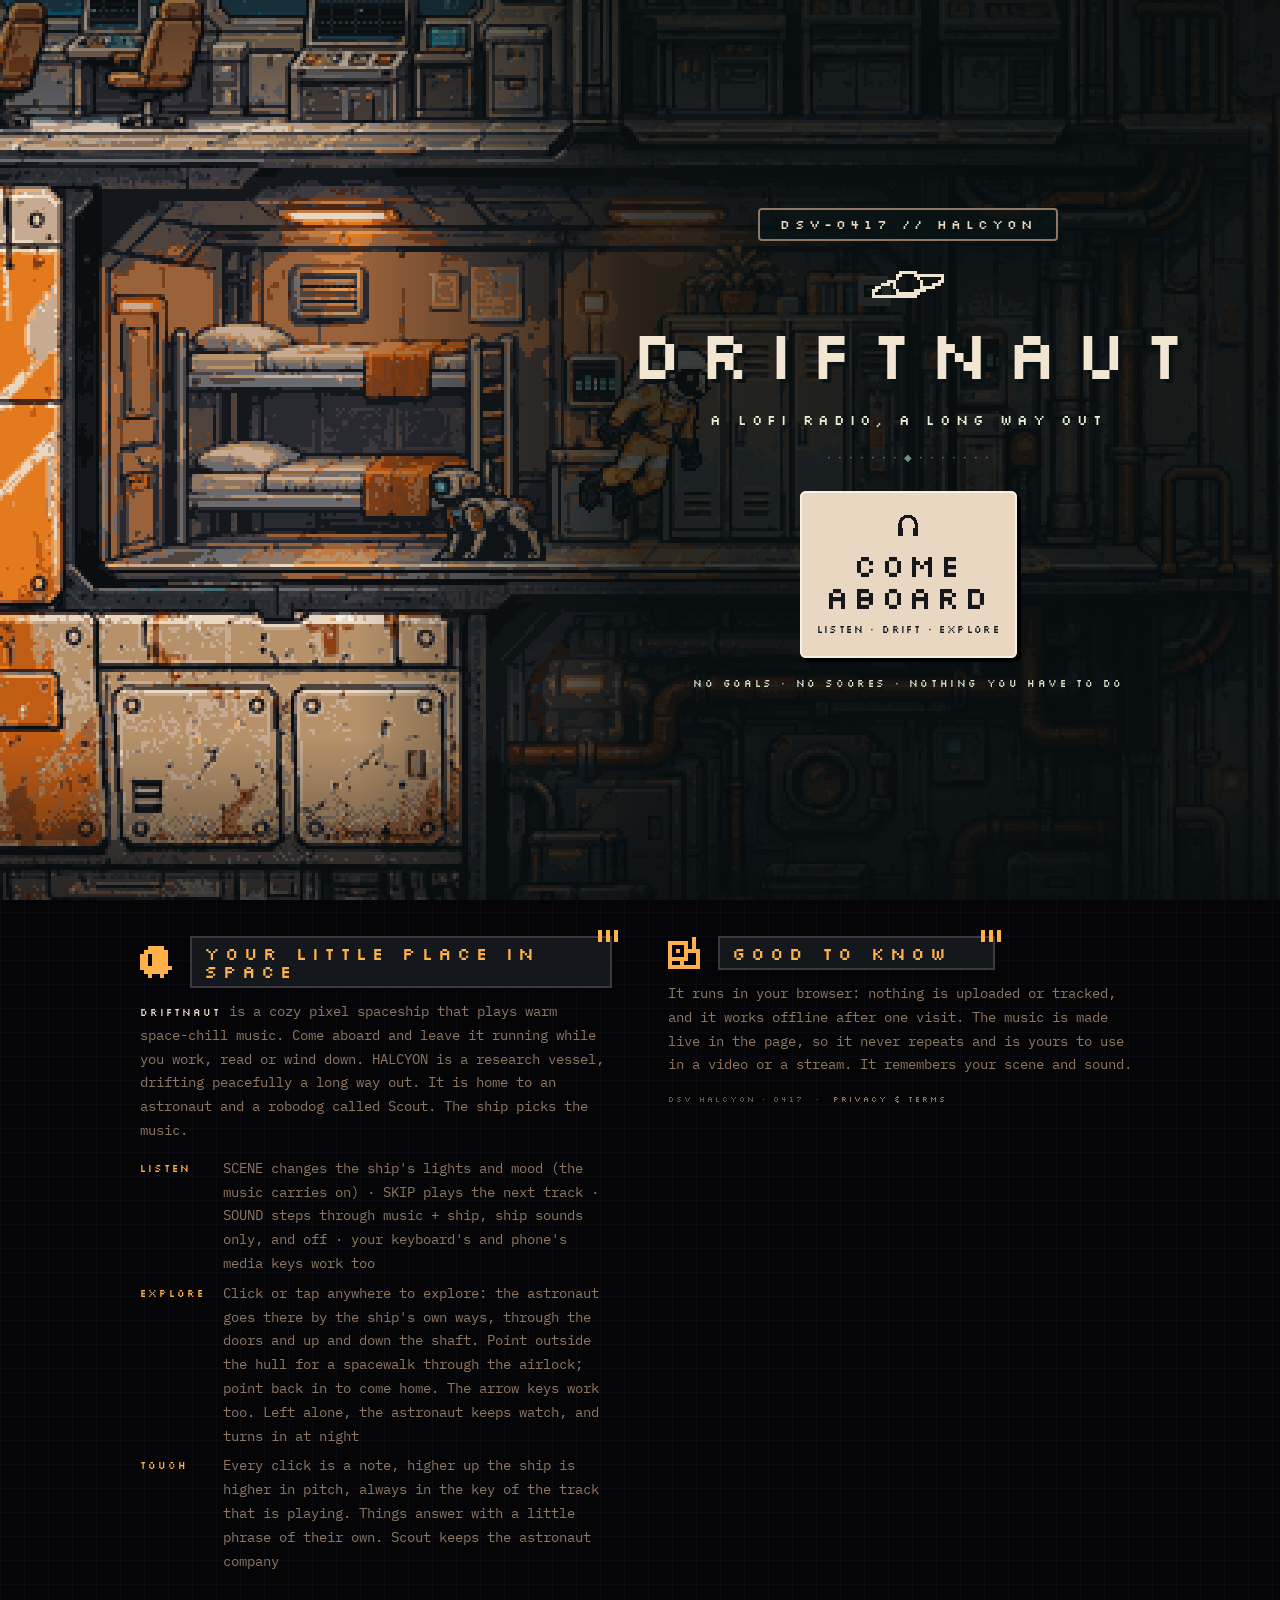
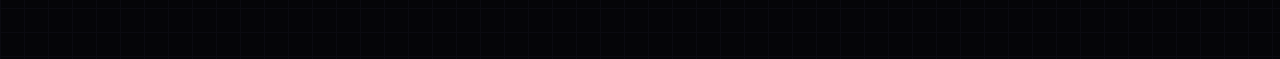
==== index.html @ b26d9bfc "84" ====
<!doctype html>
<html lang="en">
<head>
<meta charset="utf-8">
<meta name="viewport" content="width=device-width,initial-scale=1,viewport-fit=cover">
<title>Driftnaut · Drift through space. Tune out the world.</title>
<meta name="description" content="Driftnaut: a cozy sci-fi drifting experience. A research vessel drifting peacefully a long way out, home to an astronaut and a robodog called Scout. Endless chillhop. Click anywhere to explore. Tune out the world.">
<meta name="theme-color" content="#06060a">
<meta property="og:title" content="Driftnaut">
<meta property="og:description" content="A drifting research vessel, an astronaut and a robodog called Scout. Endless chillhop. DSV HALCYON · 0417 · Drift through space. Tune out the world.">
<meta property="og:image" content="og.png?v=2">
<meta property="og:image:width" content="1200"><meta property="og:image:height" content="630"><meta name="twitter:card" content="summary_large_image">
<link rel="icon" href="favicon.png" type="image/png">
<link rel="apple-touch-icon" href="apple-touch-icon.png">
<link rel="manifest" href="manifest.webmanifest">
<meta name="mobile-web-app-capable" content="yes"><meta name="apple-mobile-web-app-capable" content="yes">
<link rel="preload" href="fonts/silkscreen-400.woff2" as="font" type="font/woff2" crossorigin>
<link rel="preload" href="fonts/plexmono-400.woff2" as="font" type="font/woff2" crossorigin>
<link rel="stylesheet" href="game.css?v=58">
</head>
<body>
<div class="boot" id="boot" role="status" aria-live="polite"><div class="bt-box"><canvas class="bt-sky" id="bootSky" width="320" height="200" aria-hidden="true"></canvas><p class="bt-top"><span>DSV-0417</span><span>HOS 4.1</span></p><div class="bt-art"><img id="bootArt" src="boot-helmet.png?v=2" alt="" width="64" height="64"><p class="bt-kick">DSV-0417 // HALCYON</p><svg class="bt-orb" viewBox="0 0 26 13" aria-hidden="true" shape-rendering="crispEdges" fill="currentColor"><rect x="10" y="2" width="1" height="1"/><rect x="11" y="2" width="1" height="1"/><rect x="12" y="2" width="1" height="1"/><rect x="13" y="2" width="1" height="1"/><rect x="14" y="2" width="1" height="1"/><rect x="15" y="2" width="1" height="1"/><rect x="9" y="3" width="1" height="1"/><rect x="10" y="3" width="1" height="1"/><rect x="15" y="3" width="1" height="1"/><rect x="16" y="3" width="1" height="1"/><rect x="17" y="3" width="1" height="1"/><rect x="18" y="3" width="1" height="1"/><rect x="19" y="3" width="1" height="1"/><rect x="20" y="3" width="1" height="1"/><rect x="21" y="3" width="1" height="1"/><rect x="22" y="3" width="1" height="1"/><rect x="23" y="3" width="1" height="1"/><rect x="24" y="3" width="1" height="1"/><rect x="9" y="4" width="1" height="1"/><rect x="16" y="4" width="1" height="1"/><rect x="24" y="4" width="1" height="1"/><rect x="6" y="5" width="1" height="1"/><rect x="7" y="5" width="1" height="1"/><rect x="8" y="5" width="1" height="1"/><rect x="17" y="5" width="1" height="1"/><rect x="23" y="5" width="1" height="1"/><rect x="24" y="5" width="1" height="1"/><rect x="4" y="6" width="1" height="1"/><rect x="5" y="6" width="1" height="1"/><rect x="6" y="6" width="1" height="1"/><rect x="8" y="6" width="1" height="1"/><rect x="17" y="6" width="1" height="1"/><rect x="21" y="6" width="1" height="1"/><rect x="22" y="6" width="1" height="1"/><rect x="23" y="6" width="1" height="1"/><rect x="2" y="7" width="1" height="1"/><rect x="3" y="7" width="1" height="1"/><rect x="8" y="7" width="1" height="1"/><rect x="17" y="7" width="1" height="1"/><rect x="18" y="7" width="1" height="1"/><rect x="19" y="7" width="1" height="1"/><rect x="20" y="7" width="1" height="1"/><rect x="21" y="7" width="1" height="1"/><rect x="1" y="8" width="1" height="1"/><rect x="2" y="8" width="1" height="1"/><rect x="9" y="8" width="1" height="1"/><rect x="15" y="8" width="1" height="1"/><rect x="16" y="8" width="1" height="1"/><rect x="17" y="8" width="1" height="1"/><rect x="18" y="8" width="1" height="1"/><rect x="1" y="9" width="1" height="1"/><rect x="9" y="9" width="1" height="1"/><rect x="10" y="9" width="1" height="1"/><rect x="11" y="9" width="1" height="1"/><rect x="12" y="9" width="1" height="1"/><rect x="13" y="9" width="1" height="1"/><rect x="14" y="9" width="1" height="1"/><rect x="15" y="9" width="1" height="1"/><rect x="16" y="9" width="1" height="1"/><rect x="1" y="10" width="1" height="1"/><rect x="2" y="10" width="1" height="1"/><rect x="3" y="10" width="1" height="1"/><rect x="4" y="10" width="1" height="1"/><rect x="5" y="10" width="1" height="1"/><rect x="6" y="10" width="1" height="1"/><rect x="7" y="10" width="1" height="1"/><rect x="8" y="10" width="1" height="1"/><rect x="9" y="10" width="1" height="1"/><rect x="10" y="10" width="1" height="1"/><rect x="11" y="10" width="1" height="1"/><rect x="12" y="10" width="1" height="1"/><rect x="13" y="10" width="1" height="1"/><rect x="14" y="10" width="1" height="1"/><rect x="15" y="10" width="1" height="1"/></svg><p class="bt-name">DRIFTNAUT</p><p class="bt-tag">A LOFI RADIO, A LONG WAY OUT</p><p class="bt-rule" aria-hidden="true">· · · · · · · ◆ · · · · · · ·</p><div class="bt-ship" role="img" aria-label="The survey vessel HALCYON, DSV-0417"></div></div><canvas class="bt-live" id="bootLive" aria-hidden="true"></canvas><div class="bt-mid"><p class="bt-load" id="bootLoad" hidden>LOADING<span class="bt-dots"></span></p><div class="bt-bar" id="bootFill" hidden><b></b><b></b><b></b><b></b><b></b><b></b><b></b><b></b><b></b><b></b><b></b><b></b><b></b><b></b><b></b><b></b></div><p class="bt-sub" id="bootSub" hidden>RECOVERING FEED</p><div class="bt-pick" id="bootStart"><button type="button" class="bt-card listen" data-b="listen"><svg viewBox="0 0 16 16" aria-hidden="true"><path d="M3 9V7a5 5 0 0 1 10 0v2" fill="none" stroke="currentColor" stroke-width="2"/><rect x="2" y="9" width="3" height="5" fill="currentColor"/><rect x="11" y="9" width="3" height="5" fill="currentColor"/></svg><b>COME ABOARD</b><span>LISTEN · DRIFT · EXPLORE</span></button></div></div><p class="bt-foot" id="bootFoot"><span>NO GOALS · NO SCORES · NOTHING YOU HAVE TO DO</span></p></div></div>
<script>/* r50: a tap before the ship has finished loading is remembered, then carried out */(function(){const B=document.getElementById('boot');if(!B)return;const f=e=>{const b=e.target.closest&&e.target.closest('[data-b]');if(window.__bootLive)return;window.__bootQ=b?b.dataset.b:'listen';const p=document.getElementById('bootStart');if(p)p.classList.add('wait');};B.addEventListener('click',f);addEventListener('keydown',e=>{if(!window.__bootLive&&!e.metaKey&&!e.ctrlKey&&!e.altKey&&e.code!=='Tab'){window.__bootQ='listen';}});})();</script>
<div class="g" id="g">
 <div class="unit" id="unit">
  <header class="u-top">
    <span class="u-id"><i class="bolt"></i>DSV-0417<em>·</em>RECOVERED FEED</span>
    <span class="hud-hint" id="hHint" hidden></span>
    <span class="u-link"><i class="led" id="ledLink"></i>HALCYON LINK<i class="bolt"></i></span>
  </header>
  <div class="screen" id="screen">
  <canvas id="stage" width="1920" height="1080" aria-label="The ship"></canvas>
   <div class="restchip" id="restChip" hidden><button type="button" id="restBack">▸ RETURN</button><span>RESTING · ANY KEY RETURNS</span></div>
   <button type="button" class="restbtn" id="restBtn" aria-label="Rest">REST</button>
  <div class="glass" aria-hidden="true"></div>
  <div class="talk" id="talk" aria-live="polite"><span class="trec" id="tRec" hidden>● REC</span><div class="strip" id="tStrip" hidden></div><div class="bub" id="tBub" hidden><b></b><span></span></div><div class="tbot"><div class="iprompt" id="hPrompt" hidden></div><div class="tpanel" id="tPanel" hidden><b></b><span></span></div></div></div>
  <div class="veil" id="veil"></div>
  <button type="button" class="bcgo" id="bcGo" hidden>CLICK TO BEGIN THE BROADCAST</button>
  <div class="cards" id="cards" hidden></div>
  <section class="title" id="title">
    <h1 class="t-name">DRIFT<span>NAUT</span></h1>
    <nav class="menu" id="tMenu" aria-label="Main menu">
      <button type="button" data-m="watch">LISTEN</button>
      <button type="button" data-m="play">GAME</button>
      <button type="button" data-m="continue" id="mContinue" hidden>CONTINUE THE STORY</button>
      <button type="button" data-m="new">THE STORY</button>
      <button type="button" data-m="second" id="mSecond" hidden>SECOND TRANSMISSION</button>
      <div class="util"><button type="button" data-m="options">OPTIONS</button></div>
    </nav>
    <p class="t-foot">↑ ↓ CHOOSE · ENTER SELECT</p>
  </section>
  <section class="pause" id="pause" hidden>
    <p class="t-kicker">TRANSMISSION HELD</p>
    <p class="pnote" id="pNote" hidden></p>
    <canvas class="schem" id="schem" width="480" height="200" aria-label="Ship schematic"></canvas>
    <nav class="menu" id="pMenu" aria-label="Pause menu">
      <button type="button" data-m="resume">RESUME</button>
      <button type="button" data-m="tape" id="mTape">TAPE · ORBITAL CRUISE</button>
      <button type="button" data-m="camera" id="mCamera">CAMERA · FOLLOW</button>
      <button type="button" data-m="controls">CONTROLS</button>
      <button type="button" data-m="options">OPTIONS</button>
      <button type="button" data-m="quit">QUIT TO TITLE</button>
    </nav>
    <a class="take" id="takeLink" hidden></a>
  </section>
  <section class="pause opts" id="opts" hidden>
    <p class="t-kicker">OPTIONS</p>
    <nav class="menu" id="oMenu" aria-label="Options">
      <button type="button" data-o="sound" id="mSound">SOUND · ON</button>
      <button type="button" data-o="music" id="mMusic">MUSIC · ON</button>
      <button type="button" data-o="text" id="mText">TEXT SIZE · NORMAL</button>
      <button type="button" data-o="pad" id="mPad">ON-SCREEN KEYS · AUTO</button>
      <button type="button" data-o="full">FULLSCREEN</button>
      <button type="button" data-o="photo" id="mPhoto">PHOTO MODE</button>
      <button type="button" data-o="record" id="mRecord">RECORD A TAKE</button>
      <button type="button" data-o="back">BACK</button>
    </nav>
  </section>
  <section class="setup" id="setup" hidden>
    <p class="t-kicker">NIGHT WATCH</p>
    <div class="rows" id="nwRows">
      <div class="row" data-k="view"><span>VIEW</span><b></b></div>
      <div class="row" data-k="activity"><span>MOOD</span><b></b></div>
      <div class="row" data-k="music"><span>TAPE</span><b></b></div>
      <div class="row" data-k="duration"><span>TIME</span><b></b></div>
      <div class="row" data-k="focus"><span>FOCUS</span><b></b></div>
      <div class="row" data-k="objective"><span>OBJECTIVE</span><input type="text" id="nwObj" maxlength="40" placeholder="optional · one line" autocomplete="off" spellcheck="false" aria-label="Objective"></div>
    </div>
    <nav class="menu" id="nwMenu"><button type="button" data-m="begin">BEGIN</button><button type="button" data-m="back">BACK</button></nav>
    <p class="t-foot hours" id="nwHours"></p>
    <p class="t-foot">↑ ↓ ROW · ← → CHANGE · ENTER BEGIN</p>
  </section>
  <section class="wui" id="wui" hidden>
    <div class="wui-tools"><button type="button" data-w="focus25" id="wFocus25">FOCUS · 25 MIN</button><button type="button" data-w="float2" id="wFloat2" title="A small ship window that stays on top of your other windows">FLOAT</button></div><div class="wui-top"><span class="wui-name" id="wName">NIGHT WATCH // DSV HALCYON</span><span class="wui-time"><b id="wTime"></b><span class="wt-track" id="wTrack"></span></span></div>
    <div class="wui-bar">
      <div class="wui-more" id="wMore" hidden><button type="button" data-w="int" id="wInt">INTENSITY<em> · FOCUS</em></button><button type="button" data-w="brown" id="wbrown">BROWN NOISE<em> · LOW</em></button><button type="button" data-w="pink" id="wpink">PINK NOISE<em> · LOW</em></button><button type="button" data-w="fade" id="wFade">FADE OUT<em> · OFF</em></button><button type="button" data-w="focus" id="wFocusBtn">FOCUS · OFF</button><input type="text" id="wObj" maxlength="40" hidden aria-hidden="true"><button type="button" data-w="full">FULL<em>SCREEN</em></button><button type="button" data-w="float" id="wFloat">FLOAT</button><button type="button" data-w="rec" id="wRec">REC<em> · LONG TAKE</em></button><button type="button" data-w="menu">MENU</button></div>
      <div class="wui-btns main"><button type="button" data-w="mood" id="wMood" class="m-listen">SCENE<em> · QUIET DRIFT</em></button><button type="button" data-w="listen" id="wListen" class="m-play on">◂ LISTEN</button><button type="button" data-w="next" id="wNext" title="Next track (N)">SKIP</button><button type="button" data-w="sound" id="wSound"><s>SOUND<u> · </u></s>MUSIC + SHIP</button><span class="wui-gap" aria-hidden="true"></span><button type="button" data-w="float2" id="wMini" class="aux" title="A small ship window that stays on top of your other windows">MINI</button><button type="button" data-w="full" id="wFull" class="aux" title="Full screen">FULL</button><button type="button" data-w="about" id="wAbout" class="aux" title="About Driftnaut" aria-label="About Driftnaut">?</button><button type="button" data-w="k9" id="wK9" class="m-play">CALL SCOUT</button><button type="button" data-w="play" id="wPlay" class="m-listen on">GAME ▸</button><button type="button" data-w="tape" id="wTape" class="adv">TAPE<em> · SPACE WAVE</em></button><button type="button" data-w="aud" id="wAud" class="m-listen adv">AUDIO ONLY</button><button type="button" data-w="more" id="wMoreBtn" class="adv" aria-expanded="false" aria-label="More">⋯</button><button type="button" id="wControl" hidden></button><button type="button" id="wSleep" hidden></button><button type="button" id="wTape2" hidden></button><button type="button" id="wLight" hidden></button><button type="button" id="wAmb" hidden></button></div>
  </section>
  <div class="dim" id="dim" hidden></div>
  <div class="aonly" id="aonly" hidden><span>AUDIO ONLY · TAP TO RETURN</span></div>
  <span class="tag" id="wTag2" hidden>NIGHT WATCH // DSV HALCYON</span>
  <span class="focusline" id="wFocus" hidden></span>
  <section class="photo" id="photo" hidden><div class="ph-flash" id="phFlash"></div>
    <div class="ph-bar"><span class="ph-k">PHOTO</span><button type="button" data-p="less">◂</button><b id="phScale">4×</b><button type="button" data-p="more">▸</button><button type="button" data-p="save" class="ph-save">SAVE PNG</button><button type="button" data-p="back">BACK</button></div>
    <p class="ph-foot">← → SIZE · ENTER SAVE · ESC BACK</p></section>
  <section class="controls route" id="route" hidden>
    <p class="t-kicker">HALCYON // POWER ROUTING</p>
    <p class="r-note" id="routeHint">NOT ENOUGH POWER FOR EVERYTHING · ↑ ↓ CHOOSE · E SWITCH · ESC CLOSE</p>
    <nav class="menu" id="rMenu"></nav>
    <p class="t-foot" id="routeBudget"></p>
  </section>
  <section class="controls route deck" id="deck" hidden>
    <p class="t-kicker">HALCYON // AUDIO DECK</p>
    <p class="r-note">CREW TAPES · SIX · ↑ ↓ CHOOSE · E PLAY · ESC CLOSE</p>
    <nav class="menu" id="kMenu"></nav>
    <p class="t-foot">PROPERTY OF DSV-0417 · DO NOT REMOVE FROM QUARTERS</p>
  </section>
  <section class="controls route" id="chart" hidden>
    <p class="t-kicker">HALCYON // NAV CHART</p>
    <canvas id="chartC" width="768" height="432" class="chartc" aria-label="Star chart"></canvas>
    <p class="t-foot">OUTER SYSTEMS RESEARCH DIRECTORATE · CHART 2291.04</p>
  </section>
  <section class="controls registry" id="registry" hidden>
    <p class="t-kicker">SHIP REGISTRY</p>
    <h2 class="r-name">DSV HALCYON</h2>
    <dl class="keys reg">
      <dt>REGISTRY</dt><dd>DSV-0417</dd>
      <dt>CLASS</dt><dd>Deep Survey Vessel</dd>
      <dt>MISSION</dt><dd>Long-range survey · signal reconnaissance</dd>
      <dt>AUTHORITY</dt><dd>Outer Systems Research Directorate</dd>
      <dt>COMMISSIONED</dt><dd>2286 · mission year 2291</dd>
      <dt>AREA</dt><dd>Outer heliosphere, beyond the Kuiper Belt</dd>
      <dt>LAST POSITION</dt><dd>approx. 167 AU from Sol</dd>
      <dt>CREW</dt><dd>3</dd>
      <dt>SYSTEMS</dt><dd>long-range sensor array · deep-space comms · autonomous maintenance · EVA survey · extended life support · independent fusion power</dd>
      <dt>STATUS</dt><dd class="r-lost">LOST · presumed lost with all hands · last transmission 2291 · recovery: none</dd>
    </dl>
    <p class="r-note">Decades after loss of contact, automated listening stations detected a repeating low-power transmission near HALCYON's last recorded position. No authenticated crew identification accompanied the signal.</p>
    <div class="logbook" id="logbook"></div>
    <p class="t-foot">ESC or ENTER to go back</p>
  </section>
  <section class="con" id="con" hidden><div class="con-crt"><div class="con-out" id="conOut"></div><label class="con-in"><span>&gt;</span><input type="text" id="conIn" autocomplete="off" spellcheck="false" aria-label="Ship computer command"></label></div><p class="con-foot">TYPE HELP · ESC TO LEAVE</p></section>
  <section class="controls" id="controls" hidden>
    <h2 class="c-title">CONTROLS</h2>
    <div class="cgrid">
      <div class="cg"><span class="cl">DRIFT</span><span class="dpad"><kbd class="kc">▲</kbd><span class="drow"><kbd class="kc">◀</kbd><kbd class="kc">▼</kbd><kbd class="kc">▶</kbd></span></span><span class="cn">↑ ↓ RISE · SINK IN THE SHAFT · W A S D TOO</span></div>
      <div class="cg"><span class="cl">USE</span><kbd class="kc">E</kbd><span class="cn">OPEN · OPERATE · LOOK</span></div>
      <div class="cg"><span class="cl">SCANNER</span><kbd class="kc">Q</kbd><span class="cn">SWEEP · ON A STRONG SIGNAL THE DIAL OPENS: ◀ ▶ UNTIL IT LOCKS</span></div>
      <div class="cg"><span class="cl">FLASHLIGHT</span><kbd class="kc">F</kbd><span class="cn"><i class="pip amber"></i> ONE BEAM</span></div>
      <div class="cg"><span class="cl">REST</span><kbd class="kc">R</kbd><span class="cn">SIT · LISTEN · ANY KEY RETURNS</span></div>
      <div class="cg"><span class="cl">CAMERA</span><kbd class="kc wide">TAB</kbd><span class="cn">WHOLE SHIP / FOLLOW HER</span></div>
      <div class="cg"><span class="cl">TAPES</span><span class="krow"><kbd class="kc">N</kbd><kbd class="kc">M</kbd></span><span class="cn">NEXT TAPE · MUSIC ON / OFF</span></div>
      <div class="cg"><span class="cl">MENU</span><kbd class="kc wide">ESC</kbd><span class="cn">SCHEMATIC · PAUSE · TAPES</span></div>
    </div>
    <p class="c-pad">🎮 A CONTROLLER WORKS · STICK MOVE · A USE · B SCANNER · X FLASHLIGHT · Y CAMERA · START MENU &nbsp;·&nbsp; K ON-SCREEN KEYS &nbsp;·&nbsp; NIGHT WATCH: C TAKES CONTROL</p>
    <p class="t-foot">ESC OR ENTER TO GO BACK</p>
  </section>
  </div>
  <footer class="u-deck">
   <div class="hud" id="hud" hidden>
    <div class="d-col d-left"><span class="d-lab">LOCATION</span><span class="hud-room" id="hRoom"></span><span class="hud-rec" id="hRec" hidden>● REC</span></div>
    <div class="d-col d-mid"><span class="d-lab">COMMS · CH 01</span><div class="comms"><div class="say" id="hSay" hidden><b id="sayWho"></b><span id="sayText"></span></div><span class="c-idle">CARRIER ONLY</span></div></div>
    <div class="d-col d-right"><span class="d-lab">AUDIO DECK</span><span class="hud-track" id="hTrack">♪ —</span><span class="deckkeys" id="deckKeys"></span><span class="hud-note" id="hNote" hidden></span></div>
   </div>
   <div class="u-idle"><span class="d-lab">STATUS</span><span>STANDBY · AWAITING OPERATOR</span></div>
   <button type="button" class="softkey" id="skMenu" hidden>MENU</button>
   <span class="u-plate">OSRD · HOS 4.1 · MONITOR UNIT MU-7</span>
  </footer>
 </div>
</div>
<section class="ab" id="about" aria-label="About Driftnaut"><button type="button" class="ab-x" id="abX" aria-label="Close">CLOSE</button>
 <div class="ab-col">
  <h2><i class="ic ic-helmet" aria-hidden="true"></i><span>YOUR LITTLE PLACE IN SPACE</span></h2>
  <p><b>DRIFTNAUT</b> is a cozy pixel spaceship that plays warm space-chill music. Come aboard and leave it running while you work, read or wind down. HALCYON is a research vessel, drifting peacefully a long way out. It is home to an astronaut and a robodog called Scout. The ship picks the music.</p>
  <dl class="ab-keys">
   <dt>LISTEN</dt><dd>SCENE changes the ship's lights and mood (the music carries on) · SKIP plays the next track · SOUND steps through music + ship, ship sounds only, and off · your keyboard's and phone's media keys work too</dd>
   <dt>EXPLORE</dt><dd>Click or tap anywhere to explore: the astronaut goes there by the ship's own ways, through the doors and up and down the shaft. Point outside the hull for a spacewalk through the airlock; point back in to come home. The arrow keys work too. Left alone, the astronaut keeps watch, and turns in at night</dd>
   <dt>TOUCH</dt><dd>Every click is a note, higher up the ship is higher in pitch, always in the key of the track that is playing. Things answer with a little phrase of their own. Scout keeps the astronaut company</dd>
  </dl>
 </div>
 <div class="ab-col">
  <h2><i class="ic ic-radio" aria-hidden="true"></i><span>GOOD TO KNOW</span></h2>
  <p>It runs in your browser: nothing is uploaded or tracked, and it works offline after one visit. The music is made live in the page, so it never repeats and is yours to use in a video or a stream. It remembers your scene and sound.</p>
  <p class="ab-foot">DSV HALCYON · 0417 &nbsp;·&nbsp; <a href="privacy.html">PRIVACY &amp; TERMS</a></p>
 </div>
</section>
<script src="mix.js?v=17"></script>
<script src="space.js?v=5"></script>
<script src="music.js?v=11"></script>
<script src="deep.js?v=16"></script>
<script src="assets-core.js?v=27"></script>
<script src="pix.js?v=11"></script>
<script src="cut.js?v=68"></script>
<script src="episode.js?v=3"></script>
<script src="story/halcyon.js?v=13"></script>
<script src="watch.js?v=20"></script>
<script src="amb.js?v=6"></script>
<script src="audio/sfx.js?v=6"></script>
<script src="lc.js?v=15"></script>
<script src="rec.js?v=9"></script>
<script src="game/scanner.js?v=5"></script>
<script src="game/power.js?v=4"></script>
<script src="game/drift.js?v=3"></script>
<script src="game/k9.js?v=4"></script>
<script src="game/events.js?v=3"></script>
<script src="game/story.js?v=17"></script>
<script src="game/console.js?v=2"></script>
<script src="game.js?v=78"></script>
<script src="game/pad.js?v=14"></script>
<script src="game/toys.js?v=23"></script>
<script src="game/clock.js?v=8"></script>
<script src="game/k9nav.js?v=1"></script>
<script src="game/joy.js?v=7"></script>
<script src="game/town.js?v=9"></script>
<script src="game/naut.js?v=14"></script>
<script src="game/life.js?v=3"></script>
<script src="game/feel.js?v=2"></script>
<script>if(/[?&]studio\b/.test(location.search))document.body.classList.add('studio');</script>
<script>/* the boot screen (r27): the rest of the ship (the cutaway master and its overlays, then the crew) is fetched with its
   progress shown as an arcade loading bar, sixteen blocks, then the title. Falls back to plain script tags if fetch fails. */
(function(){const FILES=[['assets-world.js?v=10',450000],['assets-cast.js?v=10',530000]],got={},tot={},t0=performance.now(),B=document.getElementById('boot'),F=document.getElementById('bootFill'),SUB=document.getElementById('bootSub');
  const ready=()=>!!(window.DS_ALL&&window.PX&&PX.ready());let shown=0,closed=false;
  const target=()=>{const T=FILES.reduce((s,[f,d])=>s+(tot[f]||d),0),G=FILES.reduce((s,[f])=>s+Math.min(got[f]||0,tot[f]||1e9),0);return .12+.8*Math.min(1,G/T)+(ready()?.08:0);};
  function tick(){if(closed)return;const g=target();shown+=Math.max(0,g-shown)*.18+.002;shown=Math.min(shown,g);const n=Math.max(1,Math.floor(shown*16+1e-6));for(let i=0;i<16;i++)F.children[i].classList.toggle('on',i<n);
    if(SUB)SUB.textContent=n>=16?'FEED RECOVERED':n>9?'CONSTRUCTING CREW':n>4?'MAPPING HULL':'RECOVERING FEED';
    if(ready()){closed=true;press();return;}requestAnimationFrame(tick);}
  /* PRESS START (r28): the first tap both opens the sound and starts the watch with the last settings; MENU goes to the title */
  const shut=()=>{B.classList.add('out');setTimeout(()=>B.remove(),420);removeEventListener('keydown',go,true);};
  /* r42 · two ways in: LISTEN (the ship, music, leave it running) and PLAY (drift through it as Driftnaut). A tap anywhere
     else, or any key, is LISTEN; P is PLAY; arrows move between the two; MENU is the title (the story, options) */
  const PICK=document.getElementById('bootStart'),FOOT=document.getElementById('bootFoot');
  let live=false,pending=null;
  const act=b=>{if(!live){pending=b;PICK.classList.add('wait');return;}const G=window.__game;
    /* r75: the start screen stays up, opaque, until the ship it is handing over to is actually loaded. It used to fade at once, which showed
       the picture underneath at a different size for a moment, darkening, before the real opening began: a false start */
    if(b==='listen'||!b){if(act.going)return;act.going=true;removeEventListener('keydown',go,true);try{G.quickWatch();}catch(err){}const t0=Date.now(),iv=setInterval(()=>{const ok=window.__gp&&__gp.state==='watch';if(ok||Date.now()-t0>4000){clearInterval(iv);setTimeout(shut,ok?120:0);}},40);return;}
    shut();try{if(b==='play')G.quickPlay();}catch(err){}};
  const go=e=>{if(e&&e.target&&e.target.closest&&e.target.closest('[data-b]'))return;
    if(e&&e.type==='keydown'){if(e.metaKey||e.ctrlKey||e.altKey)return;const f=document.activeElement,on=f&&f.dataset&&f.dataset.b;
      if(/^Arrow(Left|Right|Up|Down)$/.test(e.code)){e.preventDefault();const L=[...PICK.querySelectorAll('button')],k=on?L.indexOf(f):-1,d=/Left|Up/.test(e.code)?-1:1;L[(k+d+L.length)%L.length].focus();return;}
      if(e.code==='Tab')return;if(on&&(e.code==='Enter'||e.code==='Space'))return;}
    if(e)e.preventDefault();act('listen');};
  /* r50: no loading screen. LISTEN and PLAY are there from the first frame; a choice made while the ship is still
     arriving is kept and carried out the moment it is ready (usually well under a second) */
  function open(){if(/[?&]broadcast=1/.test(location.search))return;document.getElementById('bootLoad').hidden=true;document.querySelector('.bt-bar').hidden=true;if(SUB)SUB.hidden=true;
    PICK.hidden=false;FOOT.hidden=false;B.addEventListener('click',go);addEventListener('keydown',go,true);
    for(const el of [PICK,FOOT])el.addEventListener('click',e=>{const b=e.target.closest('[data-b]');if(!b)return;e.stopPropagation();act(b.dataset.b);});}
  function press(){if(/[?&]broadcast=1/.test(location.search)){shut();return;}live=true;window.__bootLive=true;if(!pending&&window.__bootQ)pending=window.__bootQ; /* r54: driftnaut.com/?game drops straight into GAME (for the YouTube link) */startScene();if(pending){const b=pending;pending=null;act(b);}}
  /* r44 · the start screen is the game itself: a live crop of HALCYON's crew quarters drawn by the engine, warm lamps on,
     Driftnaut drifting by the desk and K9 beside her. It starts once the ship has loaded and stops when the card closes. */
  function startScene(){const c=document.getElementById('bootLive');if(!c||!window.CUT||!window.NW||!window.DSE||!CUT.render)return;let P,T;
    try{const man=NW.manifest({activity:'quiet',duration_minutes:60,seed:22910417});P=DSE.project(man);T=DSE.album(P).TIMES;const at=r=>CUT.place(r).ref;
      P.script.push(...['pilot','systems','commander'].map(a=>({at:0,hide:a})),{at:0,move:'deadscout',to:at('quarters.terminal'),teleport:true},{at:0,show:'deadscout'});
      /* r45: she drifts slowly between the desk and the bunk, past K9, and rests a few seconds at each end: leaning into the drift, then upright and bobbing */
      for(let k=0,tt=4;k<80;k++,tt+=15)P.script.push({at:tt,move:'deadscout',to:at(k%2?'quarters.terminal':'quarters.locker'),sneak:true});P.script.push(
        {at:0,move:'k9',to:at('crew-quarters.table'),teleport:true},{at:.2,actor:'k9',do:'wait',for:9999});P.rev=(P.rev||0)+1;}catch(e){return;}
    const x=c.getContext('2d'),t0=performance.now();let last=0;setTimeout(()=>c.classList.add('on'),60);
    function f(now){if(!document.getElementById('boot'))return;requestAnimationFrame(f);if(now-last<33)return;last=now;const r=c.getBoundingClientRect();if(!r.width||!r.height)return;
      const D=Math.min(3,window.devicePixelRatio||1),w=Math.round(r.width*D),h=Math.round(r.height*D);if(c.width!==w||c.height!==h){c.width=w;c.height=h;}
      /* r56: the same square pixels as the game. The 640 x 360 picture is drawn at a whole multiple that covers the canvas (cropped, never stretched),
         and the view is 1280 or 640 world units wide, so every art pixel is exactly one or two picture pixels */
      const tall=window.matchMedia('(max-aspect-ratio:4/5)').matches,s=Math.max(1,Math.ceil(Math.max(w/640,h/360)-1e-6)),bw=640*s,bh=360*s;
      /* r83: upright, the scene is the whole screen, the same tall slice of the ship you get once aboard (a little closer), with the title
         over the top of it and the button over the bottom. It used to be a small wide picture with empty dark below it */
      let V=[410,414,1280,720],B={x:0,y:Math.round((h-bh)/2),w:bw,h:bh};
      if(tall&&CUT.picture){const iw=Math.round(r.width/2),ih=Math.round(r.height/2),vw=500,vh=vw*ih/iw;try{CUT.picture(iw,ih);}catch(e){}V=[820-vw/2,Math.max(0,Math.min(CUT.H-vh,735-vh/2)),vw,vh];B={x:0,y:0,w:w,h:h};}
      else if(CUT.pictureSize&&CUT.pictureSize()[0]!==640&&!document.body.classList.contains('tall'))try{CUT.picture(640,360);}catch(e){}
      try{CUT.exterior(0);CUT.solid(true);CUT.float(1);CUT.force(V);x.fillStyle='#0b0e11';x.fillRect(0,0,w,h);CUT.render(x,P,T,2+((now-t0)/1000)%1180,B,1);}catch(e){}finally{CUT.force(null);CUT.solid(false);CUT.exterior(1);}}
    requestAnimationFrame(f);}
  /* the sky behind the card: chunky stars, a few twinkling */
  (function(){const c=document.getElementById('bootSky');if(!c)return;const bx=c.getBoundingClientRect();c.width=240;c.height=Math.max(90,Math.round(240*(bx.height||200)/(bx.width||320)));const x=c.getContext('2d'),W=c.width,H=c.height;let seed=417;const r=()=>(seed=(seed*16807)%2147483647)/2147483647;
    const S=[];for(let i=0;i<90;i++)S.push([Math.floor(r()*W),Math.floor(r()*H),r()]);
    const sky=x.createImageData(W,H),d=sky.data,put=(X,Y,c)=>{const i=(Y*W+X)*4;d[i]=c[0];d[i+1]=c[1];d[i+2]=c[2];d[i+3]=255;};
    for(let Y=0;Y<H;Y++)for(let X=0;X<W;X++)put(X,Y,[10,12,17]);
    const PX=-999,PY=-999,PR=0,MX=-999,MY=-999,MR=0; /* r35: no invented planet or moon: just the stars the ship flies through */
    const base=sky;function frame(){x.putImageData(base,0,0);const t=performance.now()/1000;
      for(const [X,Y,b] of S){const dx=X-PX,dy=Y-PY;if(Math.hypot(dx,dy)<PR+1||Math.hypot(X-MX,Y-MY)<MR+2)continue;const tw=b>.92?(.5+.5*Math.sin(t*2.2+X)):1;
        x.globalAlpha=(b>.75?.9:b>.4?.45:.22)*tw;x.fillStyle=b>.8?'#e9d7c2':'#9aa3ad';x.fillRect(X,Y,1,1);}x.globalAlpha=1;}
    frame();const iv=setInterval(()=>{if(!document.getElementById('bootSky'))return clearInterval(iv);frame();},140);})();
  open();requestAnimationFrame(tick);
  const tag=f=>new Promise(ok=>{const s=document.createElement('script');s.src=f;s.onload=s.onerror=()=>{got[f]=tot[f]=1;ok();};document.body.appendChild(s);});
  async function load([f]){try{const r=await fetch(f);if(!r.ok||!r.body)throw 0;tot[f]=+r.headers.get('content-length')||0;const rd=r.body.getReader(),parts=[];
      for(;;){const {done,value}=await rd.read();if(done)break;parts.push(value);got[f]=(got[f]||0)+value.length;}
      if(!tot[f])tot[f]=got[f];const s=document.createElement('script');s.textContent=await new Blob(parts).text();document.body.appendChild(s);}catch(e){await tag(f);}}
  Promise.all(FILES.map(load)).then(()=>{window.DS_ALL=true;});})();</script>
</body>
</html>
---- game.css ----
/* Driftnaut · the game. One dark room, one picture, a few words in the margins. Nothing moves that isn't the ship. */
@font-face{font-family:Silk;src:url(fonts/silkscreen-400.woff2) format("woff2");font-display:swap}
@font-face{font-family:PlexMono;src:url(fonts/plexmono-400.woff2) format("woff2");font-weight:400;font-display:swap}
@font-face{font-family:PlexMono;src:url(fonts/plexmono-500.woff2) format("woff2");font-weight:500;font-display:swap}
/* the UI lock: HALCYON hardware. Pixel font, flat instrument-panel blacks, 2 px borders (one UI pixel at 1080p), CRT green, amber, dull cyan. No gradients, no glows, no soft shadows. */
:root{--ink:#e9d7c2;--dim:#907763;--cyan:#7ee3e5;--green:#7ee3e5;--amber:#ffb04a;--orange:#e47a1e;--red:#d0442e;--bg:#0b0e11;--panel:#14181c;--line:#3c3a40;--line2:#2895a8} /* the visual lock: reference palette */
*{box-sizing:border-box}
html,body{min-height:100%;margin:0;color:var(--ink);font:400 14px/1.5 PlexMono,ui-monospace,monospace;overflow-x:hidden;-webkit-font-smoothing:antialiased}
body{background-color:#050508;background-image:linear-gradient(#0a0a10 1px,transparent 1px),linear-gradient(90deg,#0a0a10 1px,transparent 1px);background-size:24px 24px} /* the grid runs under the housing and the copy below it */
.g{position:relative;min-height:100vh;min-height:100svh;display:grid;place-items:center}
/* THE UNIT (presentation pass): the game is a recovered HALCYON monitoring terminal. One housing, one display in its
   bezel, one control deck under it. Hard pixel edges, flat tones, two accent colours, small legends. Nothing glows. */
.unit{--cut:10px;display:grid;grid-template-rows:auto auto auto;background:#191c21;padding:0 14px 12px;box-shadow:inset 0 2px 0 #3c3a40,inset 0 -2px 0 #0b0e11,inset 2px 0 0 #2e3134,inset -2px 0 0 #0b0e11;
  clip-path:polygon(var(--cut) 0,calc(100% - var(--cut)) 0,100% var(--cut),100% calc(100% - var(--cut)),calc(100% - var(--cut)) 100%,var(--cut) 100%,0 calc(100% - var(--cut)),0 var(--cut))}
.u-top{height:30px;display:flex;align-items:center;justify-content:space-between;gap:16px;font-family:Silk;font-size:9px;letter-spacing:3px;color:#c6ab92;text-transform:uppercase;margin-bottom:8px;box-shadow:0 2px 0 #0b0e11,0 4px 0 #2e3134;white-space:nowrap}
.u-top em{font-style:normal;color:var(--amber);margin:0 8px}
.u-id::after{content:'';display:inline-block;width:22px;height:6px;margin-left:14px;background:repeating-linear-gradient(90deg,#e47a1e 0 4px,transparent 4px 7px);vertical-align:1px} /* the service stripe */
.u-plate{position:absolute;right:16px;bottom:-1px;transform:translateY(100%);padding-top:3px;font-family:Silk;font-size:7px;letter-spacing:3px;color:#5c584d}
.u-link{display:flex;align-items:center}
.led{display:inline-block;width:6px;height:6px;background:var(--cyan);margin-right:8px;animation:blink 2.4s steps(1) infinite}
.led.amber{background:var(--amber)}.led.red{background:var(--red)}
.bolt{display:inline-block;width:4px;height:4px;background:#3c3a40;box-shadow:1px 1px 0 #0b0e11;margin:0 12px;vertical-align:1px}
.screen{position:relative;border:8px solid #0b0e11;box-shadow:0 0 0 2px #3c3a40,0 0 0 4px #0b0e11,0 0 0 6px #2e3134}
#stage{display:block;image-rendering:pixelated;image-rendering:crisp-edges;background:#000}
.glass{position:absolute;inset:0;pointer-events:none;box-shadow:inset 0 0 0 2px rgba(0,0,0,.85);background:repeating-linear-gradient(0deg,rgba(0,0,0,.07) 0 1px,transparent 1px 3px)}
/* the control deck: where the HUD lives now. Location, comms, the deck. The picture stays clear */
.u-deck{position:relative;margin-top:14px;margin-bottom:12px;min-height:78px;background:#14181c;padding:8px 4px;box-shadow:0 0 0 2px #2e3134,inset 0 0 0 2px #0b0e11;font-family:Silk;font-size:10px;letter-spacing:2px;text-transform:uppercase}
.hud{display:grid;grid-template-columns:minmax(140px,1fr) minmax(0,2.3fr) minmax(170px,1.2fr);pointer-events:none}
.hud[hidden]{display:none}
.d-col{display:flex;flex-direction:column;gap:5px;padding:0 12px;min-width:0;box-shadow:-2px 0 0 #292a31}
.d-left{box-shadow:none}
.d-lab{font-size:8px;letter-spacing:3px;color:#907763}
.hud-room{color:var(--ink)}
.hud-track{color:var(--cyan);opacity:.55;transition:opacity 1.4s;white-space:nowrap;overflow:hidden;text-overflow:ellipsis}
.hud-track.on{opacity:1;transition:opacity .4s}
.comms{min-height:36px;background:#0b0e11;box-shadow:inset 0 0 0 2px #224a5b;padding:5px 9px 6px}
.c-idle{color:#446d75;font-size:9px;letter-spacing:3px}
.comms:has(.say:not([hidden])) .c-idle{display:none}
.hud-prompt{color:var(--ink);font-size:10px}
.hud-prompt b{font-weight:400;color:var(--cyan);margin-right:10px}.hud-prompt i{font-style:normal;color:var(--orange)}
.hud-prompt[hidden],.hud-hint[hidden],.hud-rec[hidden]{display:none}
.hud-hint{color:var(--dim);letter-spacing:3px;animation:fade 1s 14s forwards}
.hud-rec{color:var(--red);animation:blink 1.2s steps(1) infinite}
.u-idle{display:none;flex-direction:column;gap:5px;padding:0 12px;color:#9a917e}
.u-deck:has(#hud[hidden]) .u-idle{display:flex}
.u-idle span:last-child{animation:blink 2.4s steps(1) infinite}
@media (max-width:760px){.hud{grid-template-columns:1fr 1fr}.d-mid{grid-column:1/-1;order:-1;box-shadow:none;margin-bottom:6px}.d-right{box-shadow:-2px 0 0 #1f1c17}.u-top .u-id em,.u-top .bolt{display:none}.unit{padding:0 8px 8px}}
@keyframes fade{to{opacity:0}}
@keyframes blink{50%{opacity:.25}}
@media (prefers-reduced-motion:reduce){.led,.hud-rec,.u-idle span:last-child,.trec{animation:none}}
/* the veil: black between scenes, and the title cards */
.veil{position:absolute;inset:0;background:var(--bg);pointer-events:none;opacity:1;transition:opacity 1.6s steps(6)}
.veil.clear{opacity:0}
.cards{position:absolute;inset:0;display:grid;place-items:center;pointer-events:none;text-align:center;font-family:Silk;font-size:15px;letter-spacing:5px;color:var(--ink);background:var(--bg)}
.cards[hidden]{display:none}
.cards p{margin:0;opacity:0;animation:card 4.2s ease-in-out forwards}
.cards p.alt{color:var(--cyan)}
.cards p.chapter{font-size:16px;letter-spacing:8px;color:var(--ink)}.cards p.chapter span{display:block;font-size:40px;letter-spacing:10px;color:var(--cyan);margin-bottom:14px}
.cards p.year{font-size:34px;letter-spacing:12px}
.opening .d-left>:not(.d-lab),.opening .d-right>:not(.d-lab),.opening .hud-prompt{visibility:hidden} /* in the opening only comms speaks */
.cards p.disc{animation-duration:2.2s}.cards p.disc span{font-size:11px;letter-spacing:8px;color:var(--dim);margin-bottom:12px}
.deck .menu button{min-width:min(520px,84vw)}
.chartc{width:min(960px,90vw);image-rendering:pixelated;border:2px solid var(--line,#574a3d);background:#06060a}
.cards p.crawl{font-family:PlexMono,monospace;font-size:21px;letter-spacing:1px;line-height:1.75;max-width:min(860px,80vw);text-transform:none}
.cards .skip{position:absolute;bottom:26px;left:0;right:0;font-size:9px;letter-spacing:4px;color:var(--dim);opacity:.6}
.say{color:var(--ink);font-size:10px;letter-spacing:2px;line-height:1.5}
.say[hidden]{display:none}.say b{display:inline;font-weight:400;color:var(--cyan);font-size:9px;letter-spacing:3px;margin-right:10px}.say b.hos{color:var(--amber)}.say span::before{content:'> ';color:var(--dim)}
.hud-note{color:var(--green);font-size:8px;letter-spacing:2px;line-height:1.5;animation:note .4s steps(3) 1;display:-webkit-box;-webkit-line-clamp:3;-webkit-box-orient:vertical;overflow:hidden}
.hud-note[hidden]{display:none}
@keyframes note{0%{opacity:0}100%{opacity:1}}
.schem{width:min(480px,86vw);height:auto;image-rendering:pixelated;border:2px solid var(--line2)}
.schem[hidden]{display:none}
.route .menu button{min-width:min(420px,80vw);display:flex;justify-content:space-between}
.route .menu button b{font-weight:400;color:var(--dim)}.route .menu button b.on{color:var(--cyan)}
.r-name{margin:-6px 0 0;font-family:Silk;font-size:26px;letter-spacing:8px;color:var(--ink)}
.keys.reg{max-width:min(760px,86vw);font-size:12px;gap:6px 22px}.keys.reg dt{white-space:nowrap}.r-lost{color:var(--amber)}
.r-note{margin:0;max-width:min(680px,84vw);font-size:12px;line-height:1.6;color:var(--dim)}
@keyframes card{12%{opacity:1}80%{opacity:1}100%{opacity:0}}
/* title and menus: centred, quiet, keyboard first */
.title,.pause,.controls{position:absolute;inset:0;display:flex;flex-direction:column;align-items:center;justify-content:center;gap:18px;text-align:center;padding:24px}
.title[hidden],.pause[hidden],.controls[hidden]{display:none}
.title{background:linear-gradient(rgba(6,6,10,.3) 0 22%,rgba(6,6,10,.8) 22% 80%,rgba(6,6,10,.3) 80%)} /* a hard band, not a fade: the title sits on a strip of dark glass */
.pause,.controls{background:rgba(6,6,10,.86)}
.controls#controls{background:rgba(6,6,10,.8);gap:14px;justify-content:center}
.c-title{margin:0 0 10px;font:400 26px/1 Silk;letter-spacing:.3em;color:var(--amber);text-shadow:3px 3px 0 #0b0e11}
.cgrid{display:grid;grid-template-columns:repeat(2,minmax(0,300px));gap:14px 40px;text-align:left}
.cg{display:grid;grid-template-columns:96px auto;grid-template-rows:auto auto;align-items:center;column-gap:14px;row-gap:4px}
.cl{font-family:Silk;font-size:12px;letter-spacing:3px;color:var(--ink)}
.cn{grid-column:1/-1;font-family:Silk;font-size:8px;letter-spacing:2px;color:var(--dim)}
.kc{display:inline-grid;place-items:center;min-width:26px;height:24px;padding:0 6px;box-sizing:border-box;font-family:Silk;font-size:11px;letter-spacing:1px;color:var(--ink);background:#06060a;box-shadow:0 0 0 2px var(--ink),3px 3px 0 2px #0b0e11;margin:3px 5px 5px 2px}
.kc.wide{padding:0 10px}.cg>.kc,.cg>.dpad,.cg>.krow{justify-self:start}
.dpad{display:inline-grid;justify-items:center;gap:0}.drow{display:flex}.krow{display:flex}
.c-pad{margin:6px 0 0;max-width:720px;font-family:Silk;font-size:8px;letter-spacing:2px;line-height:2;color:var(--dim)}
.pip{display:inline-block;width:8px;height:8px;vertical-align:-1px;margin-right:4px;box-shadow:0 0 0 2px #0b0e11}.pip.amber{background:var(--amber)}
@media (max-width:640px){.cgrid{grid-template-columns:1fr;gap:8px}.cg{grid-template-columns:84px auto}.c-title{font-size:16px}}
/* the copy under the housing: three headings in the console's lettering, body in the terminal's mono */
.ab{display:grid;grid-template-columns:repeat(auto-fit,minmax(min(100%,420px),1fr));gap:24px 56px;max-width:1080px;margin:0 auto;padding:36px clamp(16px,4vw,40px) 72px;color:var(--dim);font-size:14px;line-height:1.7}
.ab h2{display:flex;align-items:center;gap:18px;margin:26px 0 12px;font:400 18px/1 Silk;letter-spacing:.28em;color:var(--amber)}
.ab h2:first-child{margin-top:0}
.ab h2 span{position:relative;padding:8px 44px 8px 14px;box-shadow:inset 0 0 0 2px var(--line);background:var(--panel)}
.ab h2 span::after{content:'';position:absolute;right:10px;top:-6px;width:4px;height:12px;background:var(--amber);box-shadow:8px 0 0 var(--amber),16px 0 0 var(--amber)}
.ab .ic{display:inline-block;width:32px;height:32px;position:relative;flex:none}
.ab .ic::before{content:'';position:absolute;left:0;top:0;width:4px;height:4px}
.ab p{margin:0 0 14px}.ab b{color:var(--ink);font-weight:400;font-family:Silk;font-size:10px;letter-spacing:2px}
.ab-keys{display:grid;grid-template-columns:auto 1fr;gap:6px 18px;margin:0 0 14px}.ab-keys dt{font-family:Silk;font-size:10px;letter-spacing:2px;color:var(--amber);padding-top:3px;white-space:nowrap}.ab-keys dd{margin:0}
.ab-foot{margin-top:28px;font-family:Silk;font-size:8px;letter-spacing:2px;line-height:2.2;color:rgba(144,119,99,.7)}.ab-foot a{color:var(--dim);text-decoration:none}.ab-foot a:hover{color:var(--ink)}
body.bc .ab,body.photo .ab,body:fullscreen .ab{display:none}
.ab .ic-helmet::before{box-shadow:8px 0px 0 0 var(--amber),12px 0px 0 0 var(--amber),16px 0px 0 0 var(--amber),20px 0px 0 0 var(--amber),4px 4px 0 0 var(--amber),8px 4px 0 0 var(--amber),12px 4px 0 0 var(--amber),16px 4px 0 0 var(--amber),20px 4px 0 0 var(--amber),24px 4px 0 0 var(--amber),0px 8px 0 0 var(--amber),4px 8px 0 0 var(--amber),12px 8px 0 0 var(--amber),16px 8px 0 0 var(--amber),20px 8px 0 0 var(--amber),24px 8px 0 0 var(--amber),0px 12px 0 0 var(--amber),4px 12px 0 0 var(--amber),12px 12px 0 0 var(--amber),16px 12px 0 0 var(--amber),20px 12px 0 0 var(--amber),24px 12px 0 0 var(--amber),0px 16px 0 0 var(--amber),4px 16px 0 0 var(--amber),12px 16px 0 0 var(--amber),16px 16px 0 0 var(--amber),20px 16px 0 0 var(--amber),24px 16px 0 0 var(--amber),0px 20px 0 0 var(--amber),4px 20px 0 0 var(--amber),8px 20px 0 0 var(--amber),12px 20px 0 0 var(--amber),16px 20px 0 0 var(--amber),20px 20px 0 0 var(--amber),24px 20px 0 0 var(--amber),28px 20px 0 0 var(--amber),4px 24px 0 0 var(--amber),8px 24px 0 0 var(--amber),12px 24px 0 0 var(--amber),16px 24px 0 0 var(--amber),20px 24px 0 0 var(--amber),24px 24px 0 0 var(--amber),8px 28px 0 0 var(--amber),20px 28px 0 0 var(--amber)}
.ab .ic-keys::before{box-shadow:0px 0px 0 0 var(--amber),4px 0px 0 0 var(--amber),8px 0px 0 0 var(--amber),12px 0px 0 0 var(--amber),16px 0px 0 0 var(--amber),20px 0px 0 0 var(--amber),24px 0px 0 0 var(--amber),28px 0px 0 0 var(--amber),0px 4px 0 0 var(--amber),8px 4px 0 0 var(--amber),20px 4px 0 0 var(--amber),28px 4px 0 0 var(--amber),0px 8px 0 0 var(--amber),4px 8px 0 0 var(--amber),8px 8px 0 0 var(--amber),12px 8px 0 0 var(--amber),16px 8px 0 0 var(--amber),20px 8px 0 0 var(--amber),24px 8px 0 0 var(--amber),28px 8px 0 0 var(--amber),0px 16px 0 0 var(--amber),4px 16px 0 0 var(--amber),8px 16px 0 0 var(--amber),12px 16px 0 0 var(--amber),16px 16px 0 0 var(--amber),20px 16px 0 0 var(--amber),24px 16px 0 0 var(--amber),28px 16px 0 0 var(--amber),0px 20px 0 0 var(--amber),12px 20px 0 0 var(--amber),16px 20px 0 0 var(--amber),28px 20px 0 0 var(--amber),0px 24px 0 0 var(--amber),4px 24px 0 0 var(--amber),8px 24px 0 0 var(--amber),12px 24px 0 0 var(--amber),16px 24px 0 0 var(--amber),20px 24px 0 0 var(--amber),24px 24px 0 0 var(--amber),28px 24px 0 0 var(--amber)}
.ab .ic-radio::before{box-shadow:24px 0px 0 0 var(--amber),0px 4px 0 0 var(--amber),4px 4px 0 0 var(--amber),8px 4px 0 0 var(--amber),12px 4px 0 0 var(--amber),16px 4px 0 0 var(--amber),24px 4px 0 0 var(--amber),0px 8px 0 0 var(--amber),16px 8px 0 0 var(--amber),24px 8px 0 0 var(--amber),0px 12px 0 0 var(--amber),8px 12px 0 0 var(--amber),16px 12px 0 0 var(--amber),20px 12px 0 0 var(--amber),24px 12px 0 0 var(--amber),28px 12px 0 0 var(--amber),0px 16px 0 0 var(--amber),16px 16px 0 0 var(--amber),28px 16px 0 0 var(--amber),0px 20px 0 0 var(--amber),4px 20px 0 0 var(--amber),8px 20px 0 0 var(--amber),12px 20px 0 0 var(--amber),16px 20px 0 0 var(--amber),28px 20px 0 0 var(--amber),0px 24px 0 0 var(--amber),12px 24px 0 0 var(--amber),28px 24px 0 0 var(--amber),0px 28px 0 0 var(--amber),4px 28px 0 0 var(--amber),8px 28px 0 0 var(--amber),12px 28px 0 0 var(--amber),16px 28px 0 0 var(--amber),20px 28px 0 0 var(--amber),24px 28px 0 0 var(--amber),28px 28px 0 0 var(--amber)}

.t-kicker{margin:0;font-family:Silk;font-size:11px;letter-spacing:5px;color:var(--cyan)}
.t-name{margin:0 0 14px;font-family:Silk;font-weight:400;font-size:clamp(44px,8vw,86px);line-height:1;letter-spacing:.12em;color:var(--ink)}
.t-name span{color:var(--dim)}
.menu{display:flex;flex-direction:column;gap:4px;min-width:300px;border:2px solid var(--line);background:var(--panel);padding:8px}
.menu button{all:unset;cursor:pointer;font-family:Silk;font-size:12px;letter-spacing:4px;color:var(--dim);padding:8px 18px;text-align:center;position:relative;border:2px solid transparent}
.menu button[hidden]{display:none}
.menu button:hover,.menu button.sel{color:var(--ink);border-color:var(--line2)}
.menu button.sel::before{content:'>';position:absolute;left:6px;color:var(--orange)}
.menu button:focus-visible{outline:none;color:var(--ink);border-color:var(--line2)}
/* keyboard focus is visible on every bar whose buttons are all:unset */
.wui-btns button:focus-visible,.ph-bar button:focus-visible,.rows .row input:focus-visible{outline:none;color:var(--ink);box-shadow:inset 0 0 0 2px var(--line2)}
.t-foot{margin:16px 0 0;font-family:Silk;font-size:9px;letter-spacing:3px;color:var(--dim)}
.t-foot a{color:var(--dim);text-decoration:none}.t-foot a:hover{color:var(--ink)}
.t-sep{margin:0 12px}
.keys{display:grid;grid-template-columns:auto auto;gap:8px 26px;margin:0;font-size:13px;text-align:left}
.keys dt{font-family:Silk;letter-spacing:2px;color:var(--amber);font-size:11px;padding-top:2px}
.keys dd{margin:0;color:var(--ink)}
.take{font-family:Silk;font-size:11px;letter-spacing:3px;color:#1d1410;background:var(--amber);padding:12px 18px;text-decoration:none}
.take[hidden]{display:none}
@media (max-width:640px){.hud{font-size:9px}.menu button{font-size:12px}.keys{font-size:12px}.cards p.crawl{font-size:15px}.cards p.chapter{font-size:16px;letter-spacing:8px;color:var(--ink)}.cards p.chapter span{display:block;font-size:40px;letter-spacing:10px;color:var(--cyan);margin-bottom:14px}
.cards p.year{font-size:24px}.keys.reg{font-size:10px}.r-note{font-size:10px}}

/* night watch: a setup screen, then nothing until the mouse moves */
.setup,.wui{position:absolute;inset:0}
.setup{display:flex;flex-direction:column;align-items:center;justify-content:center;gap:22px;text-align:center;background:rgba(6,6,10,.86)}
.setup[hidden],.wui[hidden],.dim[hidden]{display:none}
.rows{display:grid;gap:10px;min-width:320px}
.row{display:grid;grid-template-columns:110px 1fr;align-items:center;gap:12px;font-family:Silk;font-size:12px;letter-spacing:3px;padding:8px 14px;cursor:pointer}
.row span{color:var(--dim);text-align:left}.row b{font-weight:400;color:var(--ink);text-align:left}
.row.sel{box-shadow:inset 0 0 0 1px rgba(231,219,192,.22)}.row.sel b::before{content:'◂ ';color:var(--amber)}.row.sel b::after{content:' ▸';color:var(--amber)}
.wui{pointer-events:none;opacity:0;transition:opacity .6s}
.wui.on{opacity:1}
.wui-top{position:absolute;left:28px;right:28px;top:22px;display:flex;justify-content:space-between;font-family:Silk;font-size:10px;letter-spacing:3px;color:var(--dim)}
.wui-bar{position:absolute;left:0;right:0;bottom:0;padding:16px 28px 18px;display:flex;flex-wrap:wrap;align-items:flex-end;justify-content:space-between;gap:16px;background:linear-gradient(transparent,rgba(6,6,10,.85));pointer-events:auto}
.mixer{display:flex;gap:14px;flex-wrap:wrap}
.mixer label{display:flex;flex-direction:column;gap:6px;font-family:Silk;font-size:8px;letter-spacing:2px;color:var(--dim);width:72px}
.mixer input{-webkit-appearance:none;appearance:none;width:72px;height:2px;background:rgba(231,219,192,.25);outline:none}
.mixer input::-webkit-slider-thumb{-webkit-appearance:none;width:10px;height:10px;background:var(--ink);border-radius:50%;cursor:pointer}
.mixer input::-moz-range-thumb{width:10px;height:10px;background:var(--ink);border:0;border-radius:50%;cursor:pointer}
.wui-btns{display:flex;gap:6px;flex-wrap:wrap}
.wui-btns button{all:unset;cursor:pointer;font-family:Silk;font-size:9px;letter-spacing:3px;color:var(--dim);padding:9px 12px;box-shadow:inset 0 0 0 1px rgba(231,219,192,.2)}
.wui-btns button:hover,.wui-btns button.on{color:var(--ink)}
.wui-btns #wControl{color:var(--amber)}
.tag{position:absolute;left:28px;top:22px;font-family:Silk;font-size:9px;letter-spacing:3px;color:rgba(143,136,120,.55);pointer-events:none}
.dim{position:absolute;inset:0;background:#000;opacity:.42;pointer-events:none}
body.watching{cursor:none}body.watching.ui{cursor:default}

/* focus: one faint line, always there while a session runs (under the sleep dim it stays readable, just) */
.focusline{position:absolute;right:28px;top:22px;font-family:Silk;font-size:9px;letter-spacing:3px;color:rgba(126,227,229,.5);pointer-events:none;z-index:3}
.focusline.brk{color:rgba(255,176,74,.55)}
body.ui .focusline{opacity:0}
.row input{all:unset;font-family:Silk;font-size:12px;letter-spacing:3px;color:var(--ink);text-align:left;border-bottom:1px solid rgba(231,219,192,.18);padding:2px 0;min-width:0}
.row input::placeholder{color:rgba(143,136,120,.5)}
.row[hidden]{display:none} /* the author display:grid beat the UA [hidden] rule: the OBJECTIVE row never hid with FOCUS off */
.wui-btns input{all:unset;font-family:Silk;font-size:9px;letter-spacing:3px;color:var(--ink);padding:9px 12px;width:180px;box-shadow:inset 0 0 0 1px rgba(231,219,192,.2)}
.wui-btns input::placeholder{color:var(--dim)}
/* photo mode: nothing over the ship but a small bar at the bottom (the saved picture never has it) */
.photo{position:absolute;inset:0;pointer-events:none}
.photo[hidden]{display:none}
.ph-bar{position:absolute;left:50%;bottom:18px;transform:translateX(-50%);display:flex;align-items:center;gap:6px;padding:6px;background:rgba(6,6,10,.78);pointer-events:auto;font-family:Silk;font-size:9px;letter-spacing:3px;color:var(--dim)}
.ph-bar button{all:unset;cursor:pointer;padding:7px 10px;color:var(--dim);box-shadow:inset 0 0 0 1px rgba(231,219,192,.2)}
.ph-bar button:hover{color:var(--ink)}.ph-bar .ph-save{color:var(--amber)}.ph-bar b{font-weight:400;color:var(--ink);min-width:170px;text-align:center}.ph-k{padding:0 8px;color:var(--amber)}
.ph-foot{position:absolute;left:0;right:0;bottom:-2px;margin:0;text-align:center;font-family:Silk;font-size:8px;letter-spacing:3px;color:rgba(143,136,120,.5)}
.ph-flash{position:absolute;inset:0;background:#f6efe4;opacity:0}
.ph-flash.on{animation:phf .5s ease-out}
@keyframes phf{from{opacity:.5}to{opacity:0}}
body.photo #hud,body.photo #wui,body.photo #wFocus,body.photo #wTag2,body.photo #dim,body.photo #hHint{display:none!important}
.setup .rows{min-width:460px}.row input{width:100%;box-sizing:border-box}
.wui-btns input{width:260px}
body.ui #wTag2{opacity:0}

/* ---------- the UI pass (Nov 2026): dialogue lives in the picture; the shell frames, it doesn't compete ---------- */
.talk{position:absolute;inset:0;pointer-events:none;z-index:3;font-family:Silk,monospace;text-transform:uppercase}
.talk [hidden]{display:none!important}
/* crew: a small SNES-style balloon over the speaker, hard 2-px border, stepped pixel tail */
.bub{position:absolute;max-width:min(300px,38%);background:#14181c;color:#e9d7c2;box-shadow:0 0 0 2px #c6ab92,0 0 0 4px #0b0e11,4px 4px 0 4px rgba(11,14,17,.6);padding:6px 9px 7px;font-size:clamp(8px,.78vw,11px);letter-spacing:1.5px;line-height:1.55}
.bub b{display:block;font-weight:400;font-size:.78em;letter-spacing:3px;color:#1fb4ce;margin-bottom:2px}
.bub::after,.bub::before{content:'';position:absolute;left:var(--tx,50%);width:10px;height:8px;transform:translateX(-50%)}
.bub::before{top:100%;margin-top:2px;background:#0b0e11;clip-path:polygon(0 0,100% 0,100% 25%,75% 25%,75% 50%,62% 50%,62% 75%,50% 75%,50% 100%,38% 100%,38% 0)}
.bub::after{top:100%;background:#c6ab92;clip-path:polygon(0 0,100% 0,100% 25%,75% 25%,75% 50%,62% 50%,62% 75%,50% 75%,50% 100%,38% 100%,38% 0)}
.bub.below::before,.bub.below::after{top:auto;bottom:100%;transform:translateX(-50%) scaleY(-1)}
/* the panel: long, important, offscreen, or the whole-ship camera */
.tbot{position:absolute;left:0;right:0;bottom:3.5%;display:flex;flex-direction:column;align-items:center;gap:8px}
.tpanel{width:min(720px,62%);max-height:20%;background:#0b0e11;box-shadow:0 0 0 2px #446d75,0 0 0 4px #0b0e11;padding:7px 12px 9px;color:#e9d7c2;font-size:clamp(9px,.86vw,12px);letter-spacing:2px;line-height:1.6;opacity:.96}
.tpanel b{display:block;font-weight:400;font-size:.8em;letter-spacing:4px;color:#1fb4ce;margin-bottom:3px}
.tpanel b::after{content:' ────────';color:#2e3134}
.tpanel b.hos,.bub b.hos{color:#eeb072}.tpanel b.k9,.bub b.k9{color:#649da1}
/* the ship: a thin strip at the top of the picture, never from a place */
.strip{position:absolute;left:50%;top:3.5%;transform:translateX(-50%);background:#0b0e11;padding:4px 12px 5px;font-size:clamp(8px,.72vw,10px);letter-spacing:3px;white-space:nowrap;box-shadow:0 0 0 2px #2e3134}
.strip.cyan{color:#7ee3e5}.strip.amber{color:#eeb072;box-shadow:0 0 0 2px #7b3f1c}.strip.red{color:#d0442e;box-shadow:0 0 0 2px #4d2613}
/* the interaction prompt: compact, in the picture, near the bottom */
.iprompt{display:flex;align-items:center;gap:8px;background:rgba(11,14,17,.82);padding:4px 10px 5px;font-size:clamp(8px,.72vw,10px);letter-spacing:2px;color:#c6ab92;box-shadow:0 0 0 2px #2e3134}
.iprompt kbd{font-family:inherit;color:#0b0e11;background:#c6ab92;box-shadow:inset 0 -2px 0 #907763,0 0 0 1px #0b0e11;padding:1px 5px 2px;font-size:.95em}
.iprompt i{font-style:normal;color:#e9d7c2}.iprompt b{font-weight:400;color:#907763}
/* the COMMS deck: a passive echo of the last line */
.say span::before{content:'> '}
/* title: the primary choices, then a small utility line */
.menu .util{display:flex;justify-content:center;gap:2px;margin-top:6px;padding-top:6px;box-shadow:0 -2px 0 #1f1c17}
.menu .util button{font-size:9px;letter-spacing:3px;padding:6px 10px;color:#6b6a6e}
.menu .util button.sel::before{left:-2px}
.title .menu button:not(.util button){font-size:13px}
/* a quieter shell: legends dim, the picture is the brightest thing */
.u-top{color:#907763}.u-plate{color:#4e423c}.d-lab{color:#6b6a6e}
.opts .menu button{min-width:min(360px,80vw)}
/* the screen hugs the picture, so everything laid over it (dialogue, touch keys, menus) lines up with the game */
.screen{width:max-content;max-width:100%;margin-left:auto;margin-right:auto}
/* short landscape screens (phones): the picture first; the deck keeps only the tape keys, the header steps aside */
@media (max-height:520px){.u-top{display:none}.u-deck{min-height:0;margin-top:6px;margin-bottom:4px;padding:3px 4px}.d-left,.d-mid,.u-plate{display:none}.hud{grid-template-columns:1fr}.d-right{flex-direction:row;align-items:center;gap:12px;box-shadow:none}.d-right .d-lab{display:none}.softkey{left:auto;right:8px;top:4px;bottom:auto;transform:none}}
/* with the touch keys up, the dialogue panel and prompt sit between them */
.touchpad .tpanel{width:calc(100% - clamp(44px,5.4vw,66px)*5.9 - 6%)}
@media (max-height:520px){.softkey{position:absolute;left:auto;right:10px;top:50%;bottom:auto;transform:translateY(-50%);z-index:2;font-size:9px;padding:6px 12px 8px}.hud-note{display:none!important}}
/* the second cut (Nov 2026): nothing below the screen. The ship speaks in the picture; the music lives in the pause menu
   (TAPE) and Options (MUSIC); MENU is Esc, or the key beside the touch pad. The bezel is bare hardware. */
.u-deck{display:none!important}
.u-top .u-id,.u-top .u-link,.u-top .hud-hint{visibility:hidden}
.u-top{height:14px;margin-bottom:6px}
.softkey{display:none!important}
.trec{position:absolute;left:2%;top:3%;font-size:9px;letter-spacing:3px;color:#d0442e;animation:blink 1.2s steps(1) infinite}
.pnote{margin:0 0 8px;font-family:Silk;font-size:9px;letter-spacing:3px;color:#7ee3e5;max-width:min(520px,84vw);text-align:center;line-height:1.6}
.pnote[hidden]{display:none}
.touchpad .tpanel{width:min(720px,62%)}
.touchpad .tbot{right:calc(3% + clamp(44px,5.4vw,66px)*3.5 + 20px);left:0}

/* title (Nov 2026): a light veil so the ship reads; the wordmark carries its own contrast with a hard pixel outline and drop,
   and the menu sits on its own dark panel. A text-local treatment beats darkening the whole picture. */
.title{background:linear-gradient(rgba(6,6,10,.12) 0 28%,rgba(6,6,10,.38) 28% 74%,rgba(6,6,10,.12) 74%)}
.t-name{text-shadow:-3px 0 0 #0b0e11,3px 0 0 #0b0e11,0 -3px 0 #0b0e11,0 3px 0 #0b0e11,-3px -3px 0 #0b0e11,3px -3px 0 #0b0e11,-3px 3px 0 #0b0e11,3px 3px 0 #0b0e11,7px 7px 0 rgba(11,14,17,.75)}
.t-name span{color:#c6ab92}
.title .menu{background:rgba(20,24,28,.94)}
@media (max-height:520px){.title .t-foot{display:none}}

/* broadcast (?broadcast=1): the picture and nothing else */
body.bc{background:#000}body.bc .g{background:#000;min-height:100vh}
body.bc .unit{padding:0;background:none;box-shadow:none}
body.bc .u-top,body.bc .u-deck,body.bc .pad,body.bc #wui,body.bc #wFocus,body.bc .softkey,body.bc #tRec,body.bc .glass{display:none!important}
body.bc .screen{border:0;box-shadow:none}
.bcgo{position:absolute;inset:0;margin:auto;width:max-content;height:max-content;z-index:9;font-family:Silk;font-size:14px;letter-spacing:5px;color:#e9d7c2;background:#14181c;border:0;box-shadow:0 0 0 2px #446d75,0 0 0 4px #0b0e11;padding:16px 26px;cursor:pointer}
.bcgo[hidden]{display:none}

/* text size (Options): dialogue, the ship's strip and the prompt, for people watching from a sofa */
body{--tz:1}body[data-text=large]{--tz:1.4}body[data-text=xl]{--tz:1.85}
.bub{font-size:calc(clamp(8px,.78vw,11px)*var(--tz));max-width:min(calc(300px*var(--tz)),48%)}
.tpanel{font-size:calc(clamp(9px,.86vw,12px)*var(--tz));width:min(calc(720px*var(--tz)),78%);max-height:none}
.strip{font-size:calc(clamp(8px,.72vw,10px)*var(--tz))}
.iprompt{font-size:calc(clamp(8px,.72vw,10px)*var(--tz))}

/* the ship's computer: a CRT inside the picture */
.con{position:absolute;inset:0;display:grid;place-items:center;background:rgba(6,6,10,.45);z-index:5}
.con[hidden]{display:none}
.con-crt{width:min(720px,80%);height:min(420px,72%);background:#0c2226;box-shadow:0 0 0 3px #0b0e11,0 0 0 6px #4e423c,0 0 0 8px #0b0e11,inset 0 0 40px rgba(0,0,0,.6);padding:14px 16px;display:flex;flex-direction:column;font-family:Silk,monospace;font-size:calc(clamp(9px,.85vw,12px)*var(--tz));letter-spacing:1.5px;color:#7ee3e5;text-transform:uppercase;position:relative}
.con-crt::after{content:'';position:absolute;inset:0;pointer-events:none;background:repeating-linear-gradient(transparent 0 2px,rgba(0,0,0,.22) 2px 3px)}
.con-out{flex:1;overflow:hidden;line-height:1.7;white-space:pre}
.con-out div:first-child{color:#d8fff0}
.con-in{display:flex;gap:8px;align-items:center;color:#d8fff0}
.con-in input{all:unset;flex:1;caret-color:#d8fff0;color:#d8fff0;text-transform:uppercase}
.con-foot{margin:10px 0 0;font-family:Silk;font-size:8px;letter-spacing:3px;color:#907763}
.logbook{margin-top:14px;max-width:min(620px,86vw);font-family:Silk;font-size:9px;letter-spacing:2px;text-align:left;max-height:34vh;overflow:auto}
.logbook .lb-h{color:#1fb4ce;letter-spacing:4px;margin:0 0 6px}.logbook .lb-x{color:#4e423c;margin:3px 0}
.logbook summary{cursor:pointer;color:#c6ab92;margin:3px 0}.logbook details p{font-family:PlexMono,monospace;font-size:12px;letter-spacing:0;line-height:1.6;color:#e9d7c2;margin:4px 0 10px 18px;text-transform:none}

.k9mark{position:absolute;transform:translateX(-50%);font-family:Silk,monospace;font-size:calc(14px*var(--tz));color:#7ee3e5;text-shadow:0 2px 0 #0b0e11;animation:k9m 1.4s steps(7) forwards;pointer-events:none}
@keyframes k9m{0%{opacity:0;transform:translate(-50%,6px)}15%{opacity:1}100%{opacity:0;transform:translate(-50%,-18px)}}
.con{display:flex;flex-direction:column;align-items:center;justify-content:center}

.wui-btns button[hidden],.wui-btns input[hidden]{display:none}
/* ===================== r27 · the boot screen: an old cabinet's loading card ===================== */
.boot{position:fixed;inset:0;z-index:60;display:grid;place-items:center;background:#000;padding:16px;transition:opacity .4s steps(4)}
.boot.out{opacity:0;pointer-events:none}
.bt-box{position:relative;overflow:hidden;width:min(1000px,100%);height:min(680px,calc(100svh - 32px));display:flex;flex-direction:column;align-items:center;padding:clamp(14px,3vw,30px) clamp(16px,4vw,44px);box-sizing:border-box;background:#0a0c11;border-radius:6px;
  box-shadow:0 0 0 3px #14181c,0 0 0 6px #5a5c62,0 0 0 8px #2a2b30,inset 0 0 0 2px #2a2b30} /* r34: the cabinet card from the mockup: sky, helmet, name, ship, PRESS START, the start row */
.bt-sky{position:absolute;inset:0;width:100%;height:100%;image-rendering:pixelated;z-index:0}
.bt-box>:not(.bt-sky){position:relative;z-index:1}
.bt-top{align-self:stretch;margin:0;display:flex;justify-content:space-between;font:400 clamp(9px,1.5vw,13px)/1 Silk;letter-spacing:.3em;color:#c6ab92}
.bt-art{margin:auto 0 0;display:flex;flex-direction:column;align-items:center;gap:clamp(6px,1.6vh,16px)}
.bt-art img{display:block;width:auto;height:clamp(64px,15vh,128px);image-rendering:pixelated}
.bt-name{margin:0;font:400 clamp(34px,7.4vw,76px)/1 Silk;letter-spacing:.2em;margin-right:-.2em;color:#efe2cf;text-shadow:4px 4px 0 #14181c}
.bt-ship{width:min(440px,76vw,58vh);aspect-ratio:420/200;background:url(boot-ship.png?v=1) 0 0/200% 100% no-repeat;image-rendering:pixelated;animation:btjet .18s steps(1) infinite;margin-top:clamp(4px,1.4vh,14px)}
@keyframes btjet{50%{background-position:100% 0}}
.bt-mid{margin:clamp(10px,2.6vh,26px) 0 auto;min-height:clamp(54px,11vh,96px);display:flex;flex-direction:column;align-items:center;justify-content:center;width:100%}.bt-mid>.bt-bar,.bt-mid>.bt-load{width:min(600px,100%)}.bt-load{text-align:center}
.bt-load{margin:0 0 clamp(10px,2vh,16px);font:400 clamp(20px,4vw,34px)/1 Silk;letter-spacing:.24em;color:#efe2cf;text-shadow:3px 3px 0 #14181c}
.bt-dots::after{content:'';animation:btdots 1.2s steps(4) infinite}
@keyframes btdots{0%{content:''}25%{content:'.'}50%{content:'..'}75%{content:'...'}}
.bt-bar{align-self:center;height:clamp(30px,5.4vh,46px);box-shadow:inset 0 0 0 4px #efe2cf,4px 4px 0 #000;background:#0d1015;padding:7px;box-sizing:border-box;display:flex;gap:4px} /* r35: chunky, 16-bit: each block lit on top, shaded below */
.bt-bar b{flex:1}.bt-bar b.on{background:#efe2cf;box-shadow:inset 0 3px 0 #fff8ec,inset 0 -3px 0 #a8957c}.bt-bar b.on:last-of-type{background:var(--amber);box-shadow:inset 0 3px 0 #ffd08a,inset 0 -3px 0 #a0500e}
.bt-sub{margin:clamp(8px,1.6vh,12px) 0 0;font:400 clamp(8px,1.4vw,11px)/1 Silk;letter-spacing:4px;color:var(--amber)}
.bt-start{margin:0;white-space:nowrap;font:400 clamp(22px,5.2vw,56px)/1 Silk;letter-spacing:.3em;margin-right:-.3em;color:#f0962a;text-shadow:4px 4px 0 #3a1a06;animation:blink 1.1s steps(1) infinite}
.bt-nav{display:flex;flex-wrap:wrap;justify-content:center;gap:clamp(8px,1.6vw,16px);margin:0 0 clamp(6px,1.4vh,12px)}
.bt-nav button{all:unset;cursor:pointer;padding:clamp(8px,1.4vh,12px) clamp(12px,2vw,24px);font:400 clamp(10px,1.5vw,14px)/1 Silk;letter-spacing:.24em;color:#efe2cf;background:#0d1015;box-shadow:inset 0 0 0 2px #8a8580,3px 3px 0 #000;white-space:nowrap}
.bt-nav button.on{color:#f0962a;box-shadow:inset 0 0 0 2px #f0962a,3px 3px 0 #000}
.bt-nav button:hover,.bt-nav button:focus-visible{background:#1a1e25;box-shadow:inset 0 0 0 2px #efe2cf,3px 3px 0 #000}.bt-nav button.on:hover,.bt-nav button.on:focus-visible{box-shadow:inset 0 0 0 2px #ffc070,3px 3px 0 #000}
.bt-nav button:active{transform:translate(2px,2px);box-shadow:inset 0 0 0 2px #efe2cf,1px 1px 0 #000}
.bt-foot{margin:0;font:400 clamp(7px,1.2vw,10px)/1.6 Silk;letter-spacing:3px;color:#6a6660}
.boot{cursor:pointer}.bt-bar[hidden],.bt-load[hidden],.bt-sub[hidden],.bt-start[hidden],.bt-foot[hidden],.bt-nav[hidden]{display:none}
@media (max-height:520px){.bt-box{padding:10px 16px}.bt-art{gap:4px}.bt-art img{height:34px}.bt-ship{width:min(260px,44vh);margin-top:2px}.bt-name{font-size:clamp(20px,4vw,34px)}.bt-mid{min-height:0;margin:6px 0 auto}.bt-start{font-size:clamp(18px,3.6vw,30px)}.bt-load{font-size:14px;margin-bottom:6px}.bt-bar{height:26px;padding:5px;gap:3px;width:min(420px,100%)!important}.bt-bar b.on{box-shadow:inset 0 2px 0 #fff8ec,inset 0 -2px 0 #a8957c}.bt-nav{gap:6px;margin:0}.bt-nav button{padding:6px 10px;font-size:9px}.bt-foot{display:none}}
/* in a watch with the controls away, nothing on the glass but the ship and the clock */
body.watching:not(.ui):not(.portrait) .qbar{opacity:0!important;pointer-events:none}
body.watching:not(.ui):not(.portrait) .toys{opacity:0;transition:opacity .6s}
@media (prefers-reduced-motion:reduce){.bt-dots::after{animation:none;content:'...'}}
/* ===================== r27 · small screens ===================== */
/* the watch's top line: time remaining, then the track (the track goes on a small screen) */
.wui-time{display:inline-flex;gap:12px;white-space:nowrap}.wui-time b{font-weight:400;color:var(--ink)}.wt-track:not(:empty)::before{content:'· ';color:var(--dim)}
.wui-top,.wui-name{white-space:nowrap}
.compact .wt-track{display:none}
.compact .wui-top{left:10px;right:10px;top:8px;font-size:8px;letter-spacing:2px}
.compact .wui-bar{padding:8px 8px 9px;gap:4px;justify-content:center}
.compact .wui-btns{gap:4px;justify-content:center}
.compact .wui-btns button{font-size:8px;letter-spacing:2px;padding:7px 8px}
.wui-btns em{font-style:normal}.compact .wui-btns em{display:none}.wui-btns button.on{color:var(--amber);box-shadow:inset 0 0 0 1px var(--amber)}
.compact .wui-btns input{width:150px;font-size:8px;padding:7px 8px}
.compact .menu{min-width:0}.compact .menu button{padding:6px 14px;font-size:10px;letter-spacing:3px}
.compact .t-name{font-size:clamp(30px,7vw,60px);margin-bottom:8px}
.compact .setup .rows{min-width:0;gap:2px}.compact .row{grid-template-columns:84px 1fr;padding:5px 10px;font-size:9px;letter-spacing:2px}.compact .row input{font-size:9px}
.compact .setup,.compact .title,.compact .pause,.compact .controls{gap:8px;padding:10px;overflow:auto}
.compact .t-foot{font-size:7px;margin-top:6px}
@media (max-height:520px){.compact .setup .t-foot:not(.hours),.compact .t-kicker{display:none}}
/* a phone held upright: the picture at the top; menus, the watch's controls, the dialogue and the keys in the room below.
   The panels are children of the screen, so they hang from its bottom edge across the full width of the page. */
body.portrait .g{place-items:start center;padding-top:8px;min-height:100svh}
body.portrait #screen>.title,body.portrait #screen>.pause,body.portrait #screen>.setup,body.portrait #screen>.controls,body.portrait #screen>.con,
body.portrait .wui-bar,body.portrait .pad,body.portrait .tbot{position:absolute;inset:auto;top:calc(100% + 8px);left:calc(-1 * var(--sl) - 8px);width:100vw;box-sizing:border-box}
body.portrait #screen>.title,body.portrait #screen>.pause,body.portrait #screen>.setup,body.portrait #screen>.controls,body.portrait #screen>.con{height:calc(100svh - var(--sb) - 8px);justify-content:flex-start;padding:18px 16px 24px;overflow:auto;background:#050508;z-index:6}
body.portrait .pad{height:calc(100svh - var(--sb) - 8px)}
body.portrait .wui{opacity:1}body.portrait .wui-bar{background:none;padding:14px 16px;justify-content:center}
body.portrait .wui-btns{justify-content:center}
body.portrait .tbot{bottom:auto;padding:12px 16px 0}body.portrait .touchpad .tbot{right:auto}
body.portrait .t-name{font-size:clamp(30px,10vw,52px)}
body.portrait .title .menu,body.portrait .pause .menu{width:min(100%,360px)}
body.portrait .ab{padding-top:24px}
body.portrait .unit{clip-path:none} /* the housing's chamfer would clip the panels hanging below the picture */

.menu .util{flex-wrap:wrap;justify-content:center}.bt-foot button{white-space:nowrap;flex:none} /* r28: four small items on a phone */

/* ===================== r31 · the watch bar: four chunky keys and a ⋯ ===================== */
.wui-bar{flex-direction:column;align-items:center;justify-content:flex-end;gap:10px}
.wui-btns.main{gap:10px;justify-content:center}
.wui-btns.main button,.wui-more button{font-size:12px;letter-spacing:4px;padding:12px 18px;color:var(--ink);background:rgba(11,14,17,.72);box-shadow:inset 0 0 0 2px rgba(231,219,192,.38),0 3px 0 #0b0e11;transition:transform .05s steps(1)}
.wui-btns.main button:hover,.wui-more button:hover{box-shadow:inset 0 0 0 2px rgba(231,219,192,.8),0 3px 0 #0b0e11}
.wui-btns.main button:active,.wui-more button:active{transform:translateY(2px);box-shadow:inset 0 0 0 2px rgba(231,219,192,.8),0 1px 0 #0b0e11}
.wui-btns.main button.on,.wui-more button.on{color:var(--amber);box-shadow:inset 0 0 0 2px var(--amber),0 3px 0 #0b0e11}
.wui-btns.main #wControl{color:var(--amber)}
#wMoreBtn{font-size:16px;letter-spacing:0;padding:9px 14px}
.wui-more{display:flex;gap:8px;flex-wrap:wrap;justify-content:center;pointer-events:auto}.wui-more[hidden]{display:none}
.wui-more input{all:unset;font-family:Silk;font-size:11px;letter-spacing:3px;color:var(--ink);padding:12px 14px;width:220px;background:rgba(11,14,17,.72);box-shadow:inset 0 0 0 2px rgba(231,219,192,.25)}
.wui-more button[hidden],.wui-more input[hidden]{display:none}
.wui-more em{font-style:normal}.compact .wui-more em{display:none}
.compact .wui-btns.main{gap:6px}.compact .wui-btns.main button,.compact .wui-more button{font-size:9px;letter-spacing:2px;padding:9px 11px}.compact #wMoreBtn{font-size:13px;padding:6px 11px}
.compact .wui-more input{width:150px;font-size:9px;padding:9px 10px}
.wui-btns.main #wControl em,.wui-btns.main #wSleep em{display:none} /* the state is the colour; only SCENE names its value */
/* r31: dialogue never sits on the watch bar: above it while the bar shows; on an upright phone, under it */
body.watching.ui:not(.portrait) .tbot{bottom:calc(3.5% + 74px)}
body.watching.ui:not(.portrait) #wui:has(#wMore:not([hidden])) ~ .talk .tbot,body.watching.ui:not(.portrait):has(#wMore:not([hidden])) .tbot{bottom:calc(3.5% + 132px)}
body.watching.ui:not(.portrait) .compact .tbot,body.watching.ui:not(.portrait) #screen.compact .tbot{bottom:calc(3.5% + 52px)}
body.portrait.watching .tbot{top:calc(100% + 132px)}

/* r37 · REST from the story: the HUD withdraws, one chunky key brings her back */
body.resting .hud,body.resting .restbtn,body.resting .iprompt{opacity:0;pointer-events:none;transition:opacity .8s}
.restchip{position:absolute;left:50%;bottom:clamp(14px,4%,40px);transform:translateX(-50%);z-index:9;display:flex;flex-direction:column;align-items:center;gap:8px;font:400 9px/1 Silk;letter-spacing:3px;color:#8a8580}
.restchip[hidden]{display:none}.restchip button{all:unset;cursor:pointer;padding:10px 20px;font:400 13px/1 Silk;letter-spacing:.24em;color:#f0962a;background:#0d1015;box-shadow:inset 0 0 0 2px #f0962a,3px 3px 0 #000}
.restbtn{all:unset;cursor:pointer;position:absolute;right:clamp(10px,2%,24px);bottom:clamp(10px,3%,30px);z-index:8;padding:7px 12px;font:400 10px/1 Silk;letter-spacing:.22em;color:#efe2cf;background:#0d1015;box-shadow:inset 0 0 0 2px #8a8580,3px 3px 0 #000;display:none}

/* r42 · LISTEN / PLAY: the bar shows only what this mode needs */
body:not(.playing) .wui .m-play,body.playing .wui .m-listen{display:none!important}
.aonly{position:fixed;inset:0;z-index:70;background:#000;display:grid;place-items:center;cursor:pointer}
.aonly[hidden]{display:none}.aonly span{font:400 11px/1 Silk;letter-spacing:4px;color:#4e4a46;opacity:0}
.aonly.hint span{animation:aoh 5s ease forwards}@keyframes aoh{0%{opacity:0}15%{opacity:1}70%{opacity:1}100%{opacity:0}}
body.aonly .wui,body.aonly .tag{opacity:0!important}

/* r42 · the boot card's two doors */
.bt-tag{margin:clamp(6px,1.4vh,12px) 0 0;font:400 clamp(9px,1.5vw,13px)/1 Silk;letter-spacing:.3em;color:#bfe0c8}
.bt-pick{display:flex;gap:clamp(10px,2vw,22px);justify-content:center;width:100%}
.bt-card{all:unset;cursor:pointer;box-sizing:border-box;width:min(270px,42vw);padding:clamp(12px,2.4vh,22px) 12px;display:flex;flex-direction:column;align-items:center;gap:clamp(6px,1.2vh,10px);border-radius:6px;text-align:center;box-shadow:4px 4px 0 #000;transition:transform .08s}
.bt-card svg{width:clamp(18px,3vw,26px);height:auto;shape-rendering:crispEdges}
.bt-card b{font:400 clamp(20px,3.6vw,32px)/1 Silk;letter-spacing:.12em}.bt-card span{font:400 clamp(7px,1.2vw,10px)/1.4 Silk;letter-spacing:.14em}
.bt-card.listen{background:#e9d7c2;color:#14181c;box-shadow:inset 0 0 0 2px #f6efe4,4px 4px 0 #000}
.bt-card.play{background:#1e4a47;color:#e6efd6;box-shadow:inset 0 0 0 2px #5f9187,4px 4px 0 #000}
.bt-card:hover,.bt-card:focus-visible{transform:translate(-1px,-1px)}.bt-card:active{transform:translate(2px,2px);box-shadow:1px 1px 0 #000}
.bt-card.listen:focus-visible{box-shadow:inset 0 0 0 3px #14181c,4px 4px 0 #000}.bt-card.play:focus-visible{box-shadow:inset 0 0 0 3px #d8e7a4,4px 4px 0 #000}
.bt-foot{display:flex;justify-content:center;align-items:center;gap:14px;flex-wrap:wrap;color:#8fbfa0}
.bt-foot button{all:unset;cursor:pointer;padding:5px 10px;font:400 9px/1 Silk;letter-spacing:.2em;color:#efe2cf;box-shadow:inset 0 0 0 2px #3c3a40}
.bt-pick[hidden]{display:none}
@media (max-height:520px){.bt-tag{display:none}.bt-card{padding:8px}.bt-card b{font-size:18px}}
.bt-art img{height:clamp(52px,11vh,110px)}.bt-ship{width:min(400px,76vw,40vh)}.bt-mid{margin:clamp(8px,2vh,20px) 0 clamp(6px,1.4vh,14px)!important;min-height:0}
.bt-foot{margin-top:auto}

/* ===================== r43 · the boot card as a cozy cabin: the art on the left, the doors on the right ===================== */
.boot{background:#05090b}
.bt-box{width:min(1240px,100%);height:auto;max-height:calc(100svh - 32px);aspect-ratio:1211/651;display:grid;grid-template-columns:45% 1fr;grid-auto-rows:min-content;align-content:center;align-items:center;justify-items:center;
  padding:clamp(14px,3vw,40px) clamp(14px,3.4vw,46px);background:#0c1a1c;image-rendering:auto;border-radius:10px;box-shadow:0 0 0 3px #14181c,0 0 0 6px #4a5052,0 0 0 8px #1f2326}
.bt-box>.bt-art,.bt-box>.bt-mid,.bt-box>.bt-foot{grid-column:2}
.bt-sky,.bt-top,.bt-art img,.bt-ship{display:none!important}
.bt-art{margin:0;gap:clamp(6px,1.4vw,14px)}
.bt-kick{margin:0 0 clamp(4px,1vw,10px);padding:clamp(6px,1vw,10px) clamp(12px,2vw,22px);font:400 clamp(8px,1.2vw,13px)/1 Silk;letter-spacing:.32em;color:#e9d7c2;box-shadow:inset 0 0 0 2px #907763;border-radius:4px;background:rgba(8,20,22,.6)}
.bt-orb{width:clamp(44px,6vw,86px);height:auto;color:#efe2cf}
.bt-name{font-size:clamp(30px,5.4vw,74px)!important;letter-spacing:.24em;margin-right:-.24em;color:#f2e6d2;text-shadow:4px 4px 0 #0b1214}
.bt-tag{color:#e6efd6!important;letter-spacing:.34em;font-size:clamp(8px,1.2vw,14px)!important}
.bt-rule{margin:clamp(6px,1.2vw,12px) 0 0;font:400 10px/1 Silk;letter-spacing:.1em;color:#6f8f86}
.bt-mid{margin:clamp(12px,2.4vw,28px) 0 clamp(8px,1.6vw,18px)!important}
.bt-card{width:min(270px,17vw);min-width:150px}
.bt-foot{margin:0}.bt-foot span{color:#d6e2cc;letter-spacing:.26em}
/* portrait: the title at the top, the cabin in the middle, the doors stacked at the bottom */
@media (max-aspect-ratio:4/5){
  .boot{padding:10px}.bt-box{aspect-ratio:auto;height:calc(100svh - 20px);max-height:none;width:100%;display:flex;flex-direction:column;justify-content:flex-start;background:#112a2b;padding:clamp(16px,5vw,26px) 16px}
  .bt-art{margin-top:2vh}.bt-mid{margin:auto 0 12px!important;width:100%}
  .bt-pick{flex-direction:column;align-items:center;gap:12px}.bt-card{width:min(360px,92%);min-width:0;flex-direction:row;justify-content:center;gap:18px;padding:10px 16px}
  .bt-card b{font-size:clamp(20px,7vw,28px)}.bt-card svg{width:30px}.bt-card>b,.bt-card>span{grid-column:2}
  .bt-card{display:grid;grid-template-columns:auto auto;grid-template-rows:auto auto;column-gap:16px;row-gap:6px;align-items:center}.bt-card svg{grid-row:1/3}
  .bt-foot{flex-direction:column;gap:8px}.bt-foot span{box-shadow:inset 0 0 0 1px #907763;padding:7px 10px;border-radius:4px;font-size:8px;letter-spacing:.18em}}
@media (max-height:520px) and (min-aspect-ratio:4/5){.bt-kick,.bt-rule,.bt-orb{display:none}.bt-card{padding:10px 8px}}

/* ===================== r44 · the start screen is a live window into the ship ===================== */
.bt-box{background:#0a1214!important}
.bt-box>.bt-live{position:absolute!important;inset:0;width:100%;height:100%;z-index:0!important;image-rendering:pixelated;opacity:0;transition:opacity 1.4s ease;border-radius:inherit}
.bt-live.on{opacity:1}
.bt-box::after{content:'';position:absolute;inset:0;z-index:0;pointer-events:none;border-radius:inherit;
  background:linear-gradient(90deg,rgba(7,13,15,0) 28%,rgba(7,13,15,.78) 50%,rgba(7,13,15,.9) 100%),linear-gradient(180deg,rgba(7,13,15,.45),rgba(7,13,15,0) 18%,rgba(7,13,15,0) 82%,rgba(7,13,15,.55))}
@media (max-aspect-ratio:4/5){
  .bt-box{background:#0a1214!important}.bt-box::after{display:none}
  .bt-box>.bt-live{position:relative!important;inset:auto;width:calc(100% + 32px);height:auto;aspect-ratio:480/290;margin:14px -16px 0;flex:none;border-radius:0;
    -webkit-mask-image:linear-gradient(180deg,transparent,#000 12%,#000 88%,transparent);mask-image:linear-gradient(180deg,transparent,#000 12%,#000 88%,transparent)}}

/* r45 · no frame: the start screen is the whole window, edge to edge */
.boot{padding:0!important}
.bt-box{width:100vw!important;height:100svh!important;max-height:none!important;aspect-ratio:auto!important;border-radius:0!important;box-shadow:none!important}
@media (max-aspect-ratio:4/5){.bt-box{height:100svh!important}}

/* r47: three buttons. The rest (tape, audio only, more) only in studio mode: Shift+S or ?studio */
body:not(.studio) .wui .adv,body:not(.studio) #wMore{display:none!important}
#wSound.off{opacity:.55}
.bt-pick.wait{cursor:progress;opacity:.85}

/* r52 · now playing: a quiet label, top left of the ship, for a few seconds when a track starts */
.np{position:absolute;left:calc(3% + 6px);top:calc(3% + 4px);z-index:6;pointer-events:none;font:400 clamp(9px,1vw,13px)/1.5 Silk,monospace;letter-spacing:.2em;color:#efe2cf;text-shadow:2px 2px 0 #0a0c10;opacity:0;transform:translateY(-4px);transition:opacity .9s,transform .9s}
.np i{display:block;font-style:normal;font-size:.75em;color:#8fd6cf;letter-spacing:.3em}
.np.on{opacity:.92;transform:none}
#wNext{min-width:0;padding-left:14px;padding-right:14px}

/* r53 · tester fixes */
html:has(body.watching),body.watching{overflow:hidden!important;height:100dvh;overscroll-behavior:none}  /* the ship stays put; About lives on the start page */
body.watching #about{display:none}
body:not(.studio) #wName,body:not(.studio) #wTag2{visibility:hidden}  /* one label for the music: ♪ track (top right) and NOW PLAYING */
#wMood s{text-decoration:none}
.compact #wMood s,body.portrait #wMood s{display:none}                  /* narrow: the scene's name, not the word SCENE */
#wNext{min-width:0}
.toast{position:absolute;left:50%;bottom:calc(3.5% + 96px);transform:translate(-50%,6px);z-index:7;pointer-events:none;max-width:min(92%,640px);text-align:center;
  font:400 clamp(11px,1.15vw,15px)/1.5 Silk,monospace;letter-spacing:.16em;color:#f3e6d2;background:rgba(11,14,17,.92);border:2px solid #d08a3a;padding:8px 14px;box-shadow:3px 3px 0 #000;opacity:0;transition:opacity .25s,transform .25s}
.toast.on{opacity:1;transform:translate(-50%,0)}
body.portrait .toast{bottom:auto;top:calc(100% + 190px);width:min(88vw,420px);max-width:none;box-sizing:border-box}
.toy{width:calc(44px*var(--ui,1))!important;height:calc(44px*var(--ui,1))!important;margin:calc(-22px*var(--ui,1)) 0 0 calc(-22px*var(--ui,1))!important;display:flex!important;align-items:center;justify-content:center}
.toy img{width:calc(30px*var(--ui,1))!important;height:calc(30px*var(--ui,1))!important}
.toy:focus-visible{outline:2px solid #ffb45a;outline-offset:2px}
body.ui .np{opacity:0!important;transition:none}  /* r53: with the controls up, the ♪ track label sits in the same corner */

/* r54 · ship chores */
.chores{position:absolute;left:calc(3% + 6px);top:calc(3% + 46px);z-index:6;cursor:pointer;font:400 clamp(9px,.95vw,12px)/1.6 Silk,monospace;letter-spacing:.16em;color:#efe2cf;
  background:rgba(11,14,17,.86);border:2px solid #3a4148;box-shadow:3px 3px 0 #000;padding:6px 10px;min-width:11em;user-select:none;-webkit-tap-highlight-color:transparent}
body:not(.playing) .chores{display:none}
.chores b{display:flex;gap:.8em;align-items:baseline;font-weight:400;color:#ffb45a}
.chores b i{font-style:normal;color:#efe2cf}.chores b u{text-decoration:none;margin-left:auto;color:#8a8f95}
.chores ol{list-style:none;margin:6px 0 0;padding:0}
.chores li{opacity:.92;transition:color .3s}.chores li.ok{color:#8fd6cf;opacity:.75}
.chores li.pop{animation:chpop .7s steps(4) 1}@keyframes chpop{0%{transform:scale(1.15);color:#fff}100%{transform:none}}
.chores.all{border-color:#8fd6cf}.chores.all b{color:#8fd6cf}
body.ui .np{opacity:0!important}
body.portrait .chores{top:calc(3% + 4px);right:calc(3% + 6px);left:auto;min-width:0;font-size:9px;padding:4px 8px}

#hPrompt{pointer-events:auto;cursor:pointer}  /* r54: tap the prompt to use the thing (touch has no E key) */

@media (max-height:500px){.toast{font-size:10px;padding:5px 10px;bottom:calc(3.5% + 70px);max-width:70%}
  body.watching:not(.portrait) .talk .tbot{bottom:calc(3.5% + 56px)!important}}
.toast{width:max-content}

/* r55 · phones: edge to edge, no instrument bezel around the picture */
body.phone .unit{padding:0!important;background:none!important;box-shadow:none!important}
body.phone .screen{border:0!important;box-shadow:none!important}
body.phone .u-top,body.phone .u-deck,body.phone .u-plate{display:none!important}
body.phone .g{padding:env(safe-area-inset-top) 0 0;align-items:start}
body.phone:not(.portrait) .g{place-items:center;padding:0}

/* ===== r56 · one pixel grid, two type sizes, one box ===== */
:root{--f1:8px;--f2:16px}
/* LISTEN and GAME are frameless on every screen (the story keeps its instrument deck) */
body.watching .unit{padding:0!important;background:none!important;box-shadow:none!important}
body.watching .screen{border:0!important;box-shadow:none!important}
body.watching .u-top,body.watching .u-deck,body.watching .u-plate{display:none!important}
/* type: small labels 8, buttons and messages 16 (12 on dense phones) */
.wui,.np,.toast,.chores,.toy span,#hPrompt,#tPanel{-webkit-font-smoothing:none;font-smooth:never}
.wui-btns.main button,.compact .wui-btns.main button,.wui-more button{font-size:var(--f2)!important;letter-spacing:.2em!important;padding:.7em 1.1em!important}
.wui-top,.wui-top *{font-size:var(--f1)!important}
.np{font-size:var(--f2)!important;line-height:1.5}.np i{font-size:var(--f1)!important}
.toast,#hPrompt,#tPanel,.talk .tbot{font-size:var(--f3,var(--f2))!important}
.compact .wui-btns.main button{padding:1.5em 1.2em!important}  /* small type on phones, but still a thumb-sized button */
.compact~.chores,.phone .chores{padding:.9em 1em}
.chores{font-size:var(--f2)!important;line-height:1.7}.chores b em{font-style:normal;color:#e9d7c2}.chores b em::before{content:'· ';color:#8a8f95}
.toy span{font-size:var(--f1)!important}
/* one box: the bar button's (dark fill, 2 px cream line, hard shadow) */
.toast,.chores,#hPrompt{background:rgba(11,14,17,.9)!important;border:0!important;box-shadow:inset 0 0 0 2px rgba(231,219,192,.38),0 3px 0 #0b0e11!important;color:#e9d7c2}
.toast{padding:.7em 1.1em;letter-spacing:.16em}
.chores.all{box-shadow:inset 0 0 0 2px #8fd6cf,0 3px 0 #0b0e11!important}
/* clutter: the clock stays; the extra readouts and quick icons are studio-only */
body.watching:not(.studio) .qbar,body.watching:not(.studio) #stSub,body.watching:not(.studio) .st-row>:not(canvas){display:none!important}
#wTrack{color:#e9d7c2!important;opacity:.9;font-size:var(--f2)!important}.np{top:calc(3% + 2px)}
/* fixed places: messages above the prompt, chores under the bow */
.toast{bottom:calc(3.5% + 150px)}
.chores{top:calc(3% + 34px);left:calc(3% + 6px);min-width:0}
@media (max-width:1100px){.chores:not(.open){}}

.bt-orb{width:calc(26px*3)!important;height:calc(13px*3)!important;image-rendering:pixelated}  /* r56: the planet mark, drawn in pixels at a whole multiple */

/* r60 · SOUND: one button, three states. Narrow screens show just the state */
#wSound s{text-decoration:none}.compact #wSound s,body.portrait #wSound s{display:none}
#wNext.off{opacity:.35;pointer-events:none}

/* r61 · tools, top right: the clock, the focus countdown, FOCUS and FLOAT */
.shiptime{right:calc(3% + 6px)!important}
#wFocus{position:absolute;right:calc(3% + 6px);top:calc(3% + 34px);z-index:6;font:400 var(--f2)/1.4 Silk,monospace;letter-spacing:.16em;color:#ffb45a;background:none;text-shadow:2px 2px 0 #0b0e11;left:auto;bottom:auto;width:auto;pointer-events:none}
#wFocus.brk{color:#8fd6cf}
.wui-tools{position:absolute;right:calc(3% + 6px);top:calc(3% + 66px);z-index:7;display:flex;flex-direction:column;align-items:flex-end;gap:8px}
.wui-tools button{all:unset;cursor:pointer;font:400 var(--f2)/1 Silk,monospace;letter-spacing:.2em;color:#e9d7c2;padding:.9em 1.1em;background:rgba(11,14,17,.72);box-shadow:inset 0 0 0 2px rgba(231,219,192,.38),0 3px 0 #0b0e11}
.wui-tools button.on{color:#ffb45a;box-shadow:inset 0 0 0 2px #ffb45a,0 3px 0 #0b0e11}
.wui-tools button:focus-visible{outline:2px solid #ffb45a;outline-offset:2px}
body.nopip #wFloat2,body.phone #wFloat2{display:none}
body.portrait .wui-tools{top:calc(100% + 64px);right:auto;left:50%;transform:translateX(-50%);flex-direction:row}
body.portrait #wFocus{top:calc(3% + 20px)}
.wui-tools,.wui-tools button{pointer-events:auto}
body.ui #wFocus{opacity:1!important}

/* ===== r63 · one thing: a lofi radio you can haunt. No GAME mode, no focus timer, no lists ===== */
#wPlay,#wFocus25,#wFocus,.chores,#hPrompt{display:none!important}
.bt-pick .bt-card.listen{grid-column:1/-1}
#stage{cursor:pointer}

/* ===== r77 · ONE LAYOUT ABOARD =====
   The picture fills the window. Where the window is not 16:9 the leftover strip is the same dark sky with a few stars, and the
   picture's edge fades into it. One bar: SCENE, SKIP, SOUND, and three quiet ones (MINI, FULL, ?). No clock, no room markers.
   The hint sits just above the bar. On phones the text is 12 px and every control is at least 44 px tall */
body.watching:not(.studio){background-color:#161719;background-image:radial-gradient(#e9d7c2 1px,transparent 1.6px),radial-gradient(#907763 1px,transparent 1.6px),radial-gradient(#5c544c 1px,transparent 1.6px);background-size:311px 277px,193px 239px,127px 151px;background-position:40px 60px,120px 10px,70px 100px}
body.watching:not(.studio):not(.portrait){overflow:hidden}
body.watching:not(.studio):not(.portrait) .unit{clip-path:none!important;margin:0 auto}
body.watching:not(.studio):not(.portrait) #screen{margin:0 auto}
body.watching:not(.studio):not(.portrait) main,body.watching:not(.studio):not(.portrait) #wrap{padding:0!important;margin:0!important}
body.watching.lb-v:not(.studio) #stage{-webkit-mask-image:linear-gradient(to bottom,transparent,#000 26px,#000 calc(100% - 26px),transparent);mask-image:linear-gradient(to bottom,transparent,#000 26px,#000 calc(100% - 26px),transparent);background:transparent}
body.watching.lb-h:not(.studio) #stage{-webkit-mask-image:linear-gradient(to right,transparent,#000 26px,#000 calc(100% - 26px),transparent);mask-image:linear-gradient(to right,transparent,#000 26px,#000 calc(100% - 26px),transparent);background:transparent}
body.watching:not(.studio) .shiptime,body.watching:not(.studio) .toy,body.watching:not(.studio) .wui-tools{display:none!important}
/* the bar */
body.watching:not(.studio) .wui-btns.main{align-items:stretch;gap:8px;flex-wrap:nowrap}
body.watching:not(.studio) .wui-btns.main button{min-height:44px;box-sizing:border-box;display:inline-flex;align-items:center;justify-content:center;white-space:nowrap}
body.watching:not(.studio) .wui-btns.main button[hidden]{display:none!important}
.wui-btns button s{text-decoration:none}.wui-btns button u{text-decoration:none}
.wui-gap{width:10px;flex:none}
body.watching:not(.studio) .wui-btns.main button.aux{min-width:44px;padding-left:.8em;padding-right:.8em;color:#c6ab92;box-shadow:inset 0 0 0 2px rgba(231,219,192,.2),0 3px 0 #0b0e11}
body.watching:not(.studio) .wui-btns.main button.aux.on{color:#ff9a3c;box-shadow:inset 0 0 0 2px #ff9a3c,0 3px 0 #0b0e11}
body.watching:not(.studio) .wui-btns.main button.aux:hover{color:#f6efe4}
/* the hint: just above the bar */
body.watching:not(.studio):not(.portrait) .toast{bottom:92px!important;top:auto!important}
/* upright phones and tablets: the bar hangs below the picture. Two-line buttons keep the words SCENE and SOUND */
body.watching.portrait:not(.studio) #wMood s,body.watching.portrait:not(.studio) #wSound s,body.watching.compact:not(.studio) #wMood s,body.watching.compact:not(.studio) #wSound s,.compact #wMood s,.compact #wSound s{display:block!important;font-size:8px;letter-spacing:.24em;color:#907763;margin-bottom:5px}
body.watching.portrait:not(.studio) .wui-btns.main button u,.compact .wui-btns.main button u{display:none}
body.watching.portrait:not(.studio) #wMood,body.watching.portrait:not(.studio) #wSound,.compact #wMood,.compact #wSound{flex-direction:column;align-items:flex-start!important;padding-top:7px;padding-bottom:7px}
body.watching.portrait:not(.studio) .wui-btns.main{gap:6px;justify-content:center;flex-wrap:wrap}
body.watching.portrait:not(.studio) .wui-gap{display:none}
body.watching.portrait:not(.studio) .toast{top:calc(100% + 104px)!important;bottom:auto!important}
/* About, as a panel over the ship */
.ab-x{display:none}
.ab.open{position:fixed;inset:0;z-index:90;overflow:auto;margin:0;max-width:none;background:rgba(11,14,17,.95);padding:64px clamp(18px,6vw,120px) 64px;align-content:start;display:grid!important}
.ab.open .ab-x{all:unset;display:block;position:fixed;right:18px;top:14px;z-index:91;cursor:pointer;font:400 12px/1 Silk,monospace;letter-spacing:.2em;color:#e9d7c2;padding:14px 16px;min-height:16px;background:#0b0e11;box-shadow:inset 0 0 0 2px rgba(231,219,192,.38),0 3px 0 #000}
.ab.open .ab-x:focus-visible{outline:2px solid #ff9a3c;outline-offset:2px}
body.watching:not(.about) .ab:not(.open){display:none}
/* r77: two-line buttons are a fixed 48 px (52 on tablets), and on a phone the row is tightened so all four fit on one line */
body.watching.portrait:not(.studio) .wui-btns.main button,.compact .wui-btns.main button{height:52px;min-height:0;padding-top:0!important;padding-bottom:0!important;line-height:1;justify-content:center}
body.watching.portrait:not(.studio) #wMood,body.watching.portrait:not(.studio) #wSound,.compact #wMood,.compact #wSound{justify-content:center}
body.watching.portrait:not(.studio) #wMood s,body.watching.portrait:not(.studio) #wSound s,.compact #wMood s,.compact #wSound s{margin-bottom:6px;line-height:1}
body.phone.watching:not(.studio) .wui-btns.main button{height:48px;letter-spacing:.08em!important;padding-left:10px!important;padding-right:10px!important}
body.phone.watching.portrait:not(.studio) .wui-btns.main{flex-wrap:nowrap;gap:5px}
body.phone.watching.portrait:not(.studio) .wui-bar{padding-left:6px;padding-right:6px}
.wui-btns button u{margin:0 .45em}
.ab.open{padding-top:92px}

/* ===== r82 · UPRIGHT =====
   An upright phone or tablet, aboard: the picture is the whole screen. The bar lies over the bottom of it and fades when idle, as on a
   desktop; a tap brings it back. Pinch in for the whole ship, out for the close view */
body.tall{overflow:hidden;background:#161719}
body.tall .g{padding:0!important;place-items:start!important;min-height:100dvh}
body.tall .unit,body.tall #screen{margin:0!important;padding:0!important}
body.tall #stage{display:block}
body.tall .wui{opacity:0;transition:opacity .6s}body.tall .wui.on{opacity:1}
body.tall .wui-bar{position:absolute!important;inset:auto 0 0 0!important;top:auto!important;left:0!important;width:100%!important;padding:26px 6px calc(12px + env(safe-area-inset-bottom))!important;background:linear-gradient(transparent,rgba(11,14,17,.88))!important;justify-content:center}
body.tall.watching:not(.studio) .toast{top:auto!important;bottom:calc(96px + env(safe-area-inset-bottom))!important;width:min(88vw,420px);max-width:none;box-sizing:border-box}
body.tall .np{top:calc(10px + env(safe-area-inset-top))!important;left:14px!important}

/* r82: less motion when the device asks for it */
@media (prefers-reduced-motion: reduce){.wui,.np,.toast,.boot,.veil{transition:none!important}}

/* ===== r83 · the welcome screen, upright: the scene fills the screen; the title lies over the top and the button over the bottom ===== */
@media (max-aspect-ratio:4/5){
  .bt-box>.bt-live{position:absolute!important;inset:0!important;width:100%!important;height:100%!important;margin:0!important;aspect-ratio:auto!important;-webkit-mask-image:none!important;mask-image:none!important}
  .bt-box::after{display:block!important;background:linear-gradient(180deg,rgba(7,13,15,.9),rgba(7,13,15,.62) 20%,rgba(7,13,15,0) 34%,rgba(7,13,15,0) 60%,rgba(7,13,15,.66) 76%,rgba(7,13,15,.94))!important}
  .bt-box{padding-bottom:calc(18px + env(safe-area-inset-bottom))!important;padding-top:calc(18px + env(safe-area-inset-top))!important}
  .bt-box>*:not(.bt-live):not(.bt-sky){position:relative;z-index:1}}
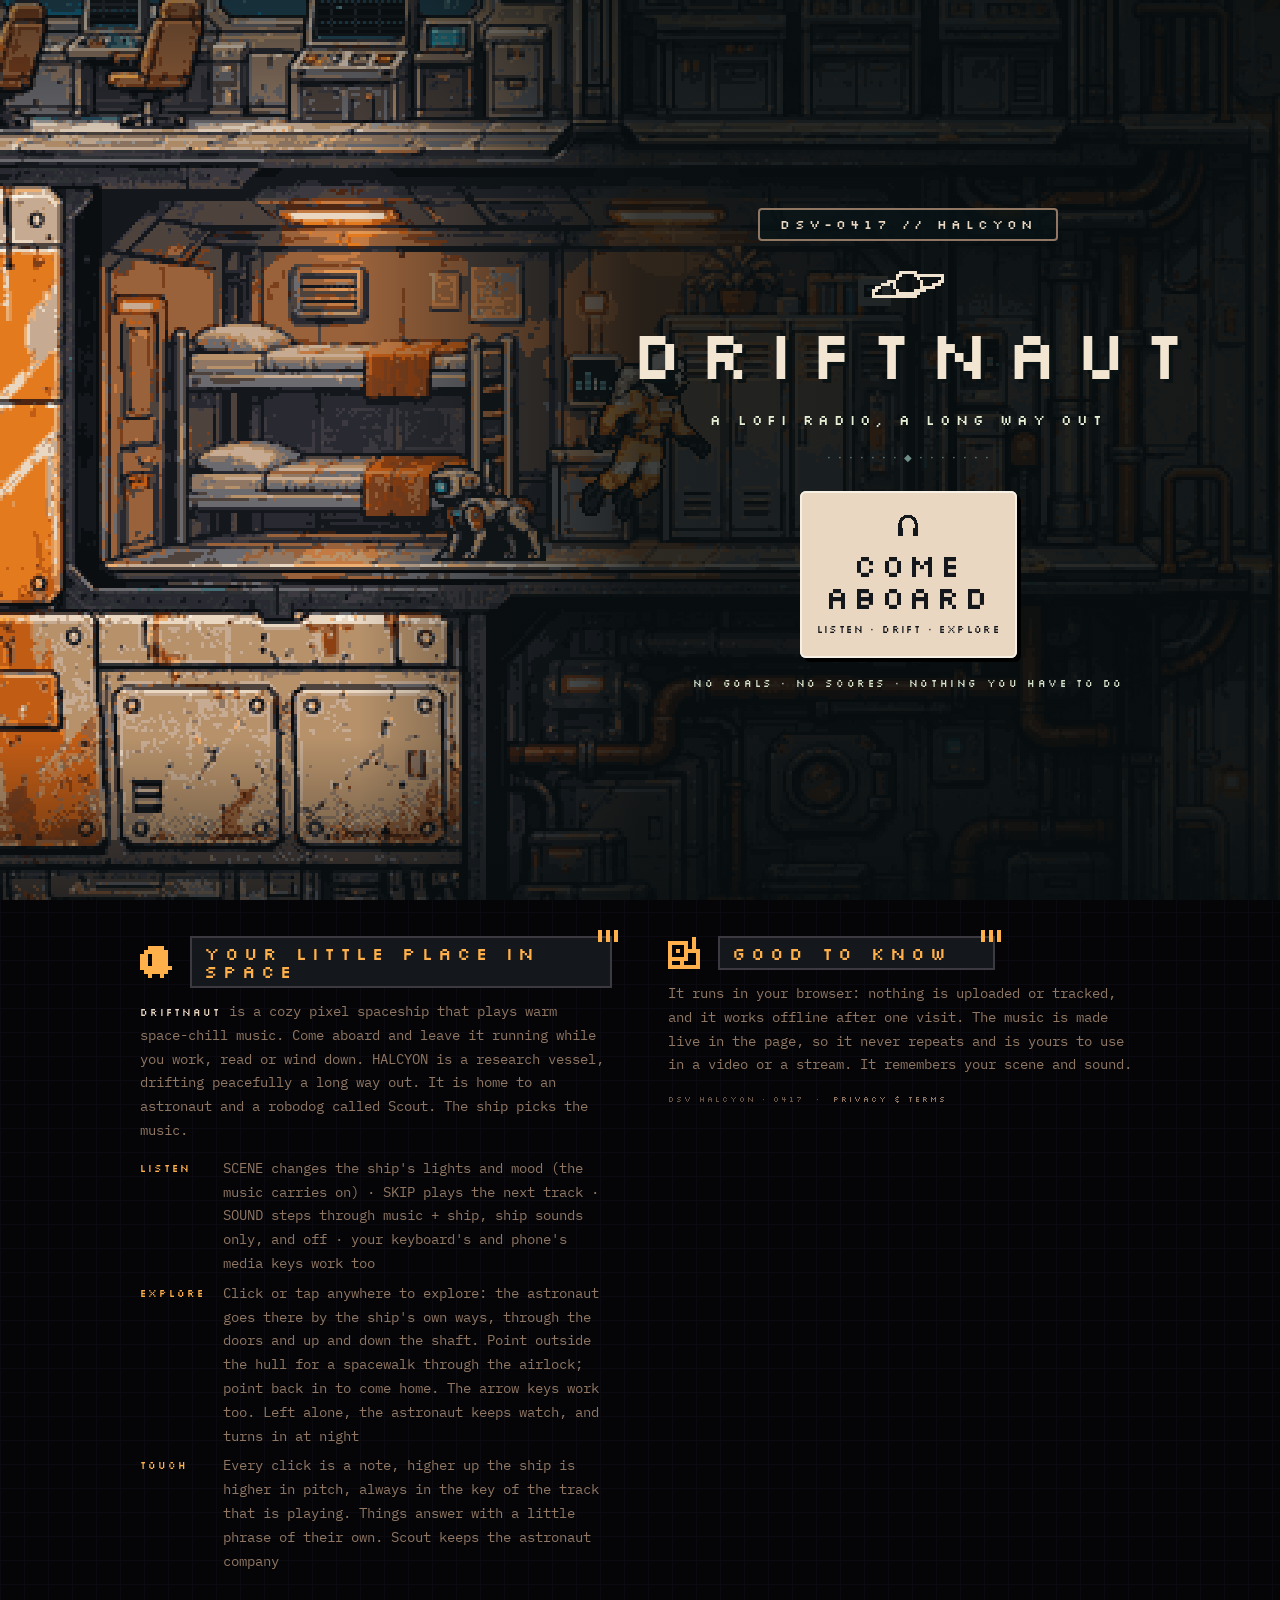
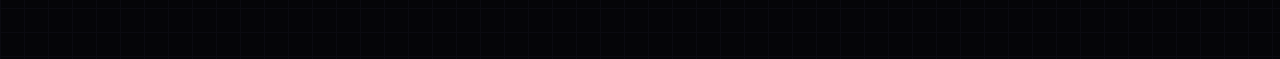
==== commit 9385347d: "85" ====
--- a/index.html
+++ b/index.html
@@ -16,7 +16,7 @@
 <meta name="mobile-web-app-capable" content="yes"><meta name="apple-mobile-web-app-capable" content="yes">
 <link rel="preload" href="fonts/silkscreen-400.woff2" as="font" type="font/woff2" crossorigin>
 <link rel="preload" href="fonts/plexmono-400.woff2" as="font" type="font/woff2" crossorigin>
-<link rel="stylesheet" href="game.css?v=58">
+<link rel="stylesheet" href="game.css?v=59">
 </head>
 <body>
 <div class="boot" id="boot" role="status" aria-live="polite"><div class="bt-box"><canvas class="bt-sky" id="bootSky" width="320" height="200" aria-hidden="true"></canvas><p class="bt-top"><span>DSV-0417</span><span>HOS 4.1</span></p><div class="bt-art"><img id="bootArt" src="boot-helmet.png?v=2" alt="" width="64" height="64"><p class="bt-kick">DSV-0417 // HALCYON</p><svg class="bt-orb" viewBox="0 0 26 13" aria-hidden="true" shape-rendering="crispEdges" fill="currentColor"><rect x="10" y="2" width="1" height="1"/><rect x="11" y="2" width="1" height="1"/><rect x="12" y="2" width="1" height="1"/><rect x="13" y="2" width="1" height="1"/><rect x="14" y="2" width="1" height="1"/><rect x="15" y="2" width="1" height="1"/><rect x="9" y="3" width="1" height="1"/><rect x="10" y="3" width="1" height="1"/><rect x="15" y="3" width="1" height="1"/><rect x="16" y="3" width="1" height="1"/><rect x="17" y="3" width="1" height="1"/><rect x="18" y="3" width="1" height="1"/><rect x="19" y="3" width="1" height="1"/><rect x="20" y="3" width="1" height="1"/><rect x="21" y="3" width="1" height="1"/><rect x="22" y="3" width="1" height="1"/><rect x="23" y="3" width="1" height="1"/><rect x="24" y="3" width="1" height="1"/><rect x="9" y="4" width="1" height="1"/><rect x="16" y="4" width="1" height="1"/><rect x="24" y="4" width="1" height="1"/><rect x="6" y="5" width="1" height="1"/><rect x="7" y="5" width="1" height="1"/><rect x="8" y="5" width="1" height="1"/><rect x="17" y="5" width="1" height="1"/><rect x="23" y="5" width="1" height="1"/><rect x="24" y="5" width="1" height="1"/><rect x="4" y="6" width="1" height="1"/><rect x="5" y="6" width="1" height="1"/><rect x="6" y="6" width="1" height="1"/><rect x="8" y="6" width="1" height="1"/><rect x="17" y="6" width="1" height="1"/><rect x="21" y="6" width="1" height="1"/><rect x="22" y="6" width="1" height="1"/><rect x="23" y="6" width="1" height="1"/><rect x="2" y="7" width="1" height="1"/><rect x="3" y="7" width="1" height="1"/><rect x="8" y="7" width="1" height="1"/><rect x="17" y="7" width="1" height="1"/><rect x="18" y="7" width="1" height="1"/><rect x="19" y="7" width="1" height="1"/><rect x="20" y="7" width="1" height="1"/><rect x="21" y="7" width="1" height="1"/><rect x="1" y="8" width="1" height="1"/><rect x="2" y="8" width="1" height="1"/><rect x="9" y="8" width="1" height="1"/><rect x="15" y="8" width="1" height="1"/><rect x="16" y="8" width="1" height="1"/><rect x="17" y="8" width="1" height="1"/><rect x="18" y="8" width="1" height="1"/><rect x="1" y="9" width="1" height="1"/><rect x="9" y="9" width="1" height="1"/><rect x="10" y="9" width="1" height="1"/><rect x="11" y="9" width="1" height="1"/><rect x="12" y="9" width="1" height="1"/><rect x="13" y="9" width="1" height="1"/><rect x="14" y="9" width="1" height="1"/><rect x="15" y="9" width="1" height="1"/><rect x="16" y="9" width="1" height="1"/><rect x="1" y="10" width="1" height="1"/><rect x="2" y="10" width="1" height="1"/><rect x="3" y="10" width="1" height="1"/><rect x="4" y="10" width="1" height="1"/><rect x="5" y="10" width="1" height="1"/><rect x="6" y="10" width="1" height="1"/><rect x="7" y="10" width="1" height="1"/><rect x="8" y="10" width="1" height="1"/><rect x="9" y="10" width="1" height="1"/><rect x="10" y="10" width="1" height="1"/><rect x="11" y="10" width="1" height="1"/><rect x="12" y="10" width="1" height="1"/><rect x="13" y="10" width="1" height="1"/><rect x="14" y="10" width="1" height="1"/><rect x="15" y="10" width="1" height="1"/></svg><p class="bt-name">DRIFTNAUT</p><p class="bt-tag">A LOFI RADIO, A LONG WAY OUT</p><p class="bt-rule" aria-hidden="true">· · · · · · · ◆ · · · · · · ·</p><div class="bt-ship" role="img" aria-label="The survey vessel HALCYON, DSV-0417"></div></div><canvas class="bt-live" id="bootLive" aria-hidden="true"></canvas><div class="bt-mid"><p class="bt-load" id="bootLoad" hidden>LOADING<span class="bt-dots"></span></p><div class="bt-bar" id="bootFill" hidden><b></b><b></b><b></b><b></b><b></b><b></b><b></b><b></b><b></b><b></b><b></b><b></b><b></b><b></b><b></b><b></b></div><p class="bt-sub" id="bootSub" hidden>RECOVERING FEED</p><div class="bt-pick" id="bootStart"><button type="button" class="bt-card listen" data-b="listen"><svg viewBox="0 0 16 16" aria-hidden="true"><path d="M3 9V7a5 5 0 0 1 10 0v2" fill="none" stroke="currentColor" stroke-width="2"/><rect x="2" y="9" width="3" height="5" fill="currentColor"/><rect x="11" y="9" width="3" height="5" fill="currentColor"/></svg><b>COME ABOARD</b><span>LISTEN · DRIFT · EXPLORE</span></button></div></div><p class="bt-foot" id="bootFoot"><span>NO GOALS · NO SCORES · NOTHING YOU HAVE TO DO</span></p></div></div>
@@ -213,7 +213,7 @@
 <script src="game/joy.js?v=7"></script>
 <script src="game/town.js?v=9"></script>
 <script src="game/naut.js?v=14"></script>
-<script src="game/life.js?v=3"></script>
+<script src="game/life.js?v=4"></script>
 <script src="game/feel.js?v=2"></script>
 <script>if(/[?&]studio\b/.test(location.search))document.body.classList.add('studio');</script>
 <script>/* the boot screen (r27): the rest of the ship (the cutaway master and its overlays, then the crew) is fetched with its
--- a/game.css
+++ b/game.css
@@ -607,3 +607,6 @@
   .bt-box::after{display:block!important;background:linear-gradient(180deg,rgba(7,13,15,.9),rgba(7,13,15,.62) 20%,rgba(7,13,15,0) 34%,rgba(7,13,15,0) 60%,rgba(7,13,15,.66) 76%,rgba(7,13,15,.94))!important}
   .bt-box{padding-bottom:calc(18px + env(safe-area-inset-bottom))!important;padding-top:calc(18px + env(safe-area-inset-top))!important}
   .bt-box>*:not(.bt-live):not(.bt-sky){position:relative;z-index:1}}
+
+/* r85 · the jelly's jokes sit at the top of the picture, clear of the tank */
+body.watching.watching.watching.watching.watching .toast.jk{top:calc(7% + env(safe-area-inset-top))!important;bottom:auto!important}
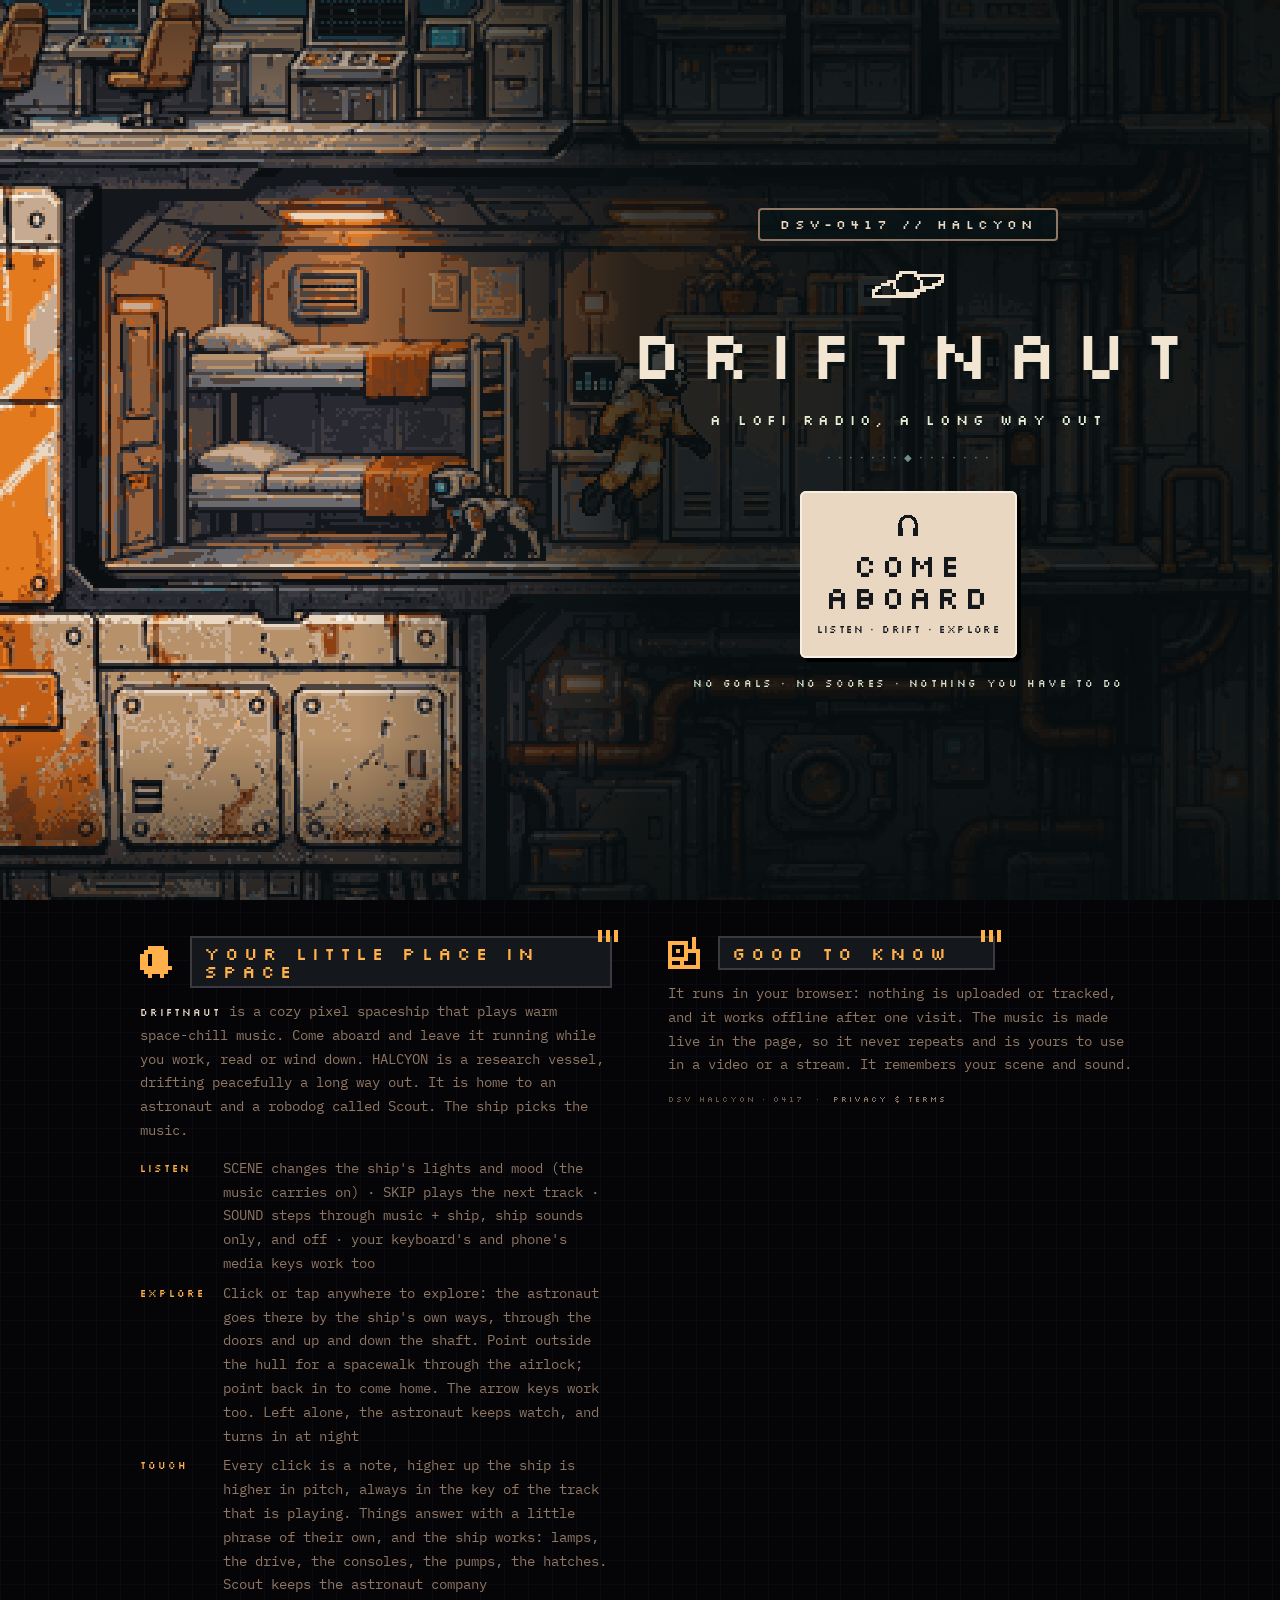
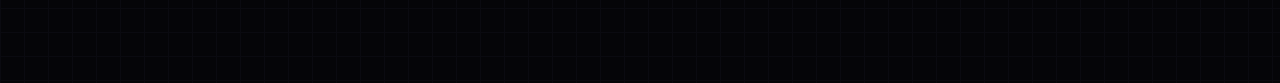
==== commit a0f4867a: "86" ====
--- a/index.html
+++ b/index.html
@@ -175,7 +175,7 @@
   <dl class="ab-keys">
    <dt>LISTEN</dt><dd>SCENE changes the ship's lights and mood (the music carries on) · SKIP plays the next track · SOUND steps through music + ship, ship sounds only, and off · your keyboard's and phone's media keys work too</dd>
    <dt>EXPLORE</dt><dd>Click or tap anywhere to explore: the astronaut goes there by the ship's own ways, through the doors and up and down the shaft. Point outside the hull for a spacewalk through the airlock; point back in to come home. The arrow keys work too. Left alone, the astronaut keeps watch, and turns in at night</dd>
-   <dt>TOUCH</dt><dd>Every click is a note, higher up the ship is higher in pitch, always in the key of the track that is playing. Things answer with a little phrase of their own. Scout keeps the astronaut company</dd>
+   <dt>TOUCH</dt><dd>Every click is a note, higher up the ship is higher in pitch, always in the key of the track that is playing. Things answer with a little phrase of their own, and the ship works: lamps, the drive, the consoles, the pumps, the hatches. Scout keeps the astronaut company</dd>
   </dl>
  </div>
  <div class="ab-col">
@@ -207,7 +207,7 @@
 <script src="game/console.js?v=2"></script>
 <script src="game.js?v=78"></script>
 <script src="game/pad.js?v=14"></script>
-<script src="game/toys.js?v=23"></script>
+<script src="game/toys.js?v=24"></script>
 <script src="game/clock.js?v=8"></script>
 <script src="game/k9nav.js?v=1"></script>
 <script src="game/joy.js?v=7"></script>
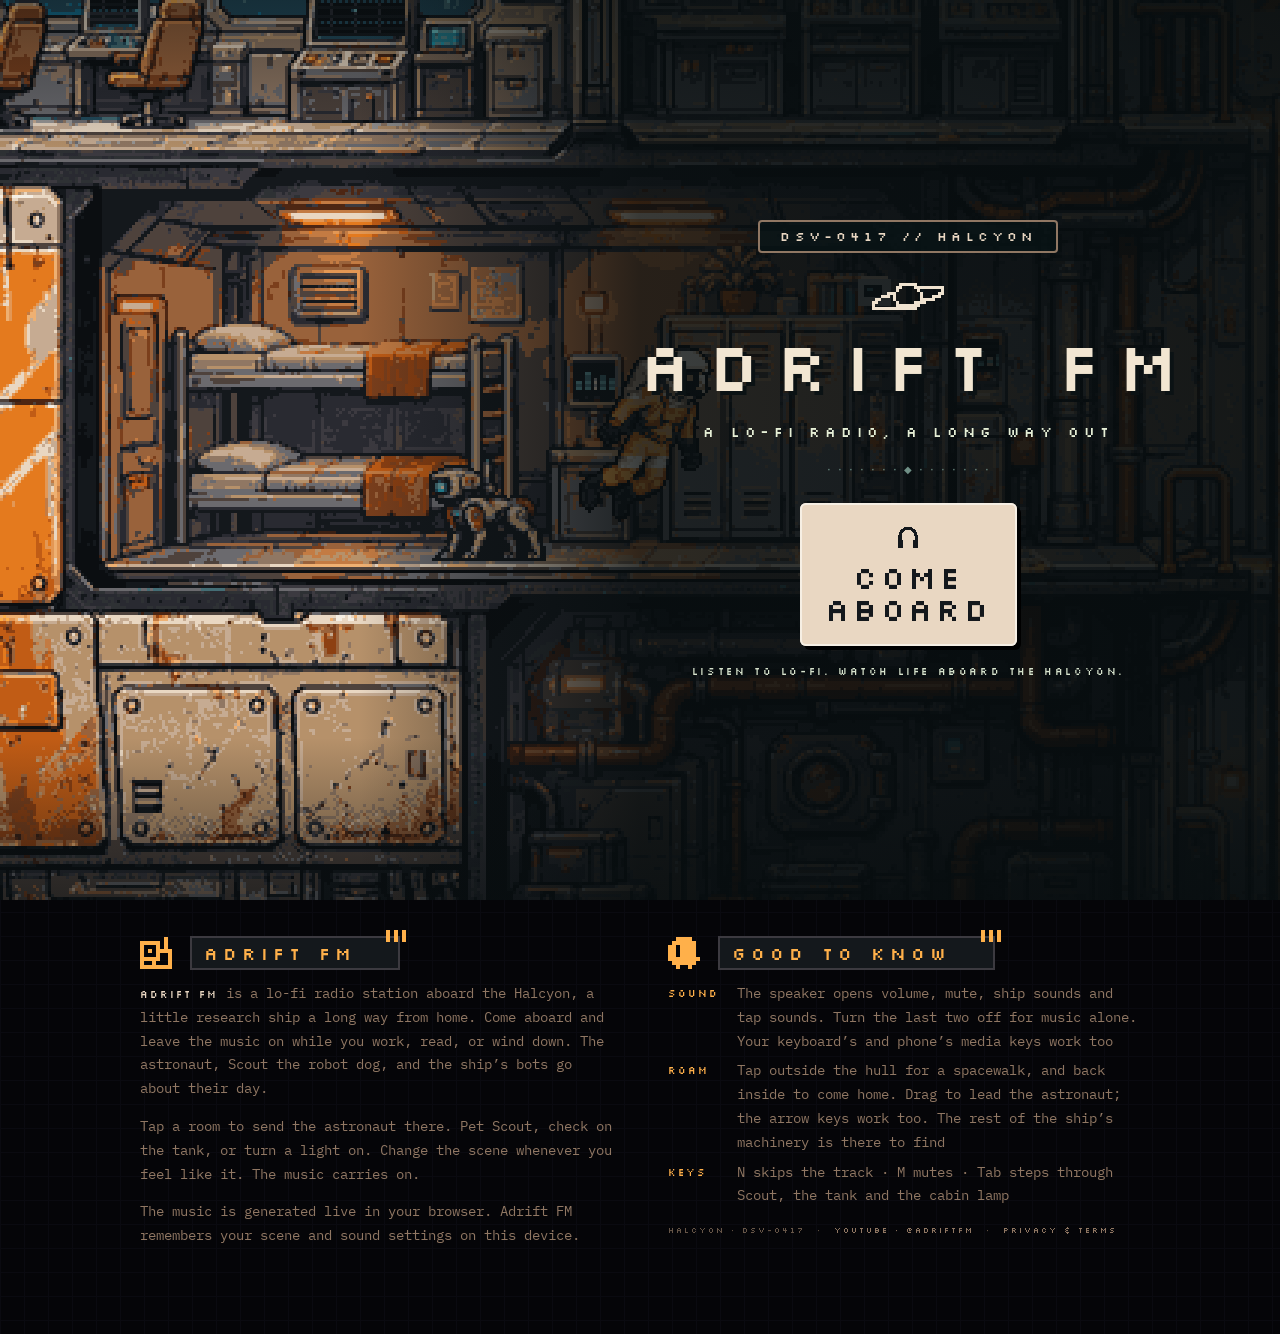
==== commit b8bae1a6: "88" ====
--- a/index.html
+++ b/index.html
@@ -3,23 +3,25 @@
 <head>
 <meta charset="utf-8">
 <meta name="viewport" content="width=device-width,initial-scale=1,viewport-fit=cover">
-<title>Driftnaut · Drift through space. Tune out the world.</title>
-<meta name="description" content="Driftnaut: a cozy sci-fi drifting experience. A research vessel drifting peacefully a long way out, home to an astronaut and a robodog called Scout. Endless chillhop. Click anywhere to explore. Tune out the world.">
+<title>Adrift FM — A lo-fi radio, a long way out</title>
+<meta name="description" content="A live lo-fi station aboard a little pixel spaceship. Listen, watch life aboard the Halcyon, and pet Scout the robot dog.">
+<link rel="canonical" href="https://adriftfm.com/">
 <meta name="theme-color" content="#06060a">
-<meta property="og:title" content="Driftnaut">
-<meta property="og:description" content="A drifting research vessel, an astronaut and a robodog called Scout. Endless chillhop. DSV HALCYON · 0417 · Drift through space. Tune out the world.">
-<meta property="og:image" content="og.png?v=2">
-<meta property="og:image:width" content="1200"><meta property="og:image:height" content="630"><meta name="twitter:card" content="summary_large_image">
-<link rel="icon" href="favicon.png" type="image/png">
+<meta property="og:title" content="Adrift FM — A lo-fi radio, a long way out">
+<meta property="og:site_name" content="Adrift FM"><meta property="og:type" content="website"><meta property="og:url" content="https://adriftfm.com/">
+<meta property="og:description" content="A live lo-fi station aboard a little pixel spaceship. Listen, watch life aboard the Halcyon, and pet Scout the robot dog.">
+<meta property="og:image" content="https://adriftfm.com/og.png?v=4">
+<meta property="og:image:width" content="1200"><meta property="og:image:height" content="630"><meta name="twitter:card" content="summary_large_image"><meta name="twitter:title" content="Adrift FM — A lo-fi radio, a long way out"><meta name="twitter:description" content="A live lo-fi station aboard a little pixel spaceship. Listen, watch life aboard the Halcyon, and pet Scout the robot dog."><meta name="twitter:image" content="https://adriftfm.com/og.png?v=4"><meta name="application-name" content="Adrift FM"><meta name="apple-mobile-web-app-title" content="Adrift FM">
+<link rel="icon" href="favicon.png?v=2" type="image/png">
 <link rel="apple-touch-icon" href="apple-touch-icon.png">
 <link rel="manifest" href="manifest.webmanifest">
 <meta name="mobile-web-app-capable" content="yes"><meta name="apple-mobile-web-app-capable" content="yes">
 <link rel="preload" href="fonts/silkscreen-400.woff2" as="font" type="font/woff2" crossorigin>
 <link rel="preload" href="fonts/plexmono-400.woff2" as="font" type="font/woff2" crossorigin>
-<link rel="stylesheet" href="game.css?v=59">
+<link rel="stylesheet" href="game.css?v=60">
 </head>
 <body>
-<div class="boot" id="boot" role="status" aria-live="polite"><div class="bt-box"><canvas class="bt-sky" id="bootSky" width="320" height="200" aria-hidden="true"></canvas><p class="bt-top"><span>DSV-0417</span><span>HOS 4.1</span></p><div class="bt-art"><img id="bootArt" src="boot-helmet.png?v=2" alt="" width="64" height="64"><p class="bt-kick">DSV-0417 // HALCYON</p><svg class="bt-orb" viewBox="0 0 26 13" aria-hidden="true" shape-rendering="crispEdges" fill="currentColor"><rect x="10" y="2" width="1" height="1"/><rect x="11" y="2" width="1" height="1"/><rect x="12" y="2" width="1" height="1"/><rect x="13" y="2" width="1" height="1"/><rect x="14" y="2" width="1" height="1"/><rect x="15" y="2" width="1" height="1"/><rect x="9" y="3" width="1" height="1"/><rect x="10" y="3" width="1" height="1"/><rect x="15" y="3" width="1" height="1"/><rect x="16" y="3" width="1" height="1"/><rect x="17" y="3" width="1" height="1"/><rect x="18" y="3" width="1" height="1"/><rect x="19" y="3" width="1" height="1"/><rect x="20" y="3" width="1" height="1"/><rect x="21" y="3" width="1" height="1"/><rect x="22" y="3" width="1" height="1"/><rect x="23" y="3" width="1" height="1"/><rect x="24" y="3" width="1" height="1"/><rect x="9" y="4" width="1" height="1"/><rect x="16" y="4" width="1" height="1"/><rect x="24" y="4" width="1" height="1"/><rect x="6" y="5" width="1" height="1"/><rect x="7" y="5" width="1" height="1"/><rect x="8" y="5" width="1" height="1"/><rect x="17" y="5" width="1" height="1"/><rect x="23" y="5" width="1" height="1"/><rect x="24" y="5" width="1" height="1"/><rect x="4" y="6" width="1" height="1"/><rect x="5" y="6" width="1" height="1"/><rect x="6" y="6" width="1" height="1"/><rect x="8" y="6" width="1" height="1"/><rect x="17" y="6" width="1" height="1"/><rect x="21" y="6" width="1" height="1"/><rect x="22" y="6" width="1" height="1"/><rect x="23" y="6" width="1" height="1"/><rect x="2" y="7" width="1" height="1"/><rect x="3" y="7" width="1" height="1"/><rect x="8" y="7" width="1" height="1"/><rect x="17" y="7" width="1" height="1"/><rect x="18" y="7" width="1" height="1"/><rect x="19" y="7" width="1" height="1"/><rect x="20" y="7" width="1" height="1"/><rect x="21" y="7" width="1" height="1"/><rect x="1" y="8" width="1" height="1"/><rect x="2" y="8" width="1" height="1"/><rect x="9" y="8" width="1" height="1"/><rect x="15" y="8" width="1" height="1"/><rect x="16" y="8" width="1" height="1"/><rect x="17" y="8" width="1" height="1"/><rect x="18" y="8" width="1" height="1"/><rect x="1" y="9" width="1" height="1"/><rect x="9" y="9" width="1" height="1"/><rect x="10" y="9" width="1" height="1"/><rect x="11" y="9" width="1" height="1"/><rect x="12" y="9" width="1" height="1"/><rect x="13" y="9" width="1" height="1"/><rect x="14" y="9" width="1" height="1"/><rect x="15" y="9" width="1" height="1"/><rect x="16" y="9" width="1" height="1"/><rect x="1" y="10" width="1" height="1"/><rect x="2" y="10" width="1" height="1"/><rect x="3" y="10" width="1" height="1"/><rect x="4" y="10" width="1" height="1"/><rect x="5" y="10" width="1" height="1"/><rect x="6" y="10" width="1" height="1"/><rect x="7" y="10" width="1" height="1"/><rect x="8" y="10" width="1" height="1"/><rect x="9" y="10" width="1" height="1"/><rect x="10" y="10" width="1" height="1"/><rect x="11" y="10" width="1" height="1"/><rect x="12" y="10" width="1" height="1"/><rect x="13" y="10" width="1" height="1"/><rect x="14" y="10" width="1" height="1"/><rect x="15" y="10" width="1" height="1"/></svg><p class="bt-name">DRIFTNAUT</p><p class="bt-tag">A LOFI RADIO, A LONG WAY OUT</p><p class="bt-rule" aria-hidden="true">· · · · · · · ◆ · · · · · · ·</p><div class="bt-ship" role="img" aria-label="The survey vessel HALCYON, DSV-0417"></div></div><canvas class="bt-live" id="bootLive" aria-hidden="true"></canvas><div class="bt-mid"><p class="bt-load" id="bootLoad" hidden>LOADING<span class="bt-dots"></span></p><div class="bt-bar" id="bootFill" hidden><b></b><b></b><b></b><b></b><b></b><b></b><b></b><b></b><b></b><b></b><b></b><b></b><b></b><b></b><b></b><b></b></div><p class="bt-sub" id="bootSub" hidden>RECOVERING FEED</p><div class="bt-pick" id="bootStart"><button type="button" class="bt-card listen" data-b="listen"><svg viewBox="0 0 16 16" aria-hidden="true"><path d="M3 9V7a5 5 0 0 1 10 0v2" fill="none" stroke="currentColor" stroke-width="2"/><rect x="2" y="9" width="3" height="5" fill="currentColor"/><rect x="11" y="9" width="3" height="5" fill="currentColor"/></svg><b>COME ABOARD</b><span>LISTEN · DRIFT · EXPLORE</span></button></div></div><p class="bt-foot" id="bootFoot"><span>NO GOALS · NO SCORES · NOTHING YOU HAVE TO DO</span></p></div></div>
+<div class="boot" id="boot" role="status" aria-live="polite"><div class="bt-box"><canvas class="bt-sky" id="bootSky" width="320" height="200" aria-hidden="true"></canvas><p class="bt-top"><span>DSV-0417</span><span>HOS 4.1</span></p><div class="bt-art"><img id="bootArt" src="boot-helmet.png?v=3" alt="" width="64" height="64"><p class="bt-kick">DSV-0417 // HALCYON</p><svg class="bt-orb" viewBox="0 0 26 13" aria-hidden="true" shape-rendering="crispEdges" fill="currentColor"><rect x="10" y="2" width="1" height="1"/><rect x="11" y="2" width="1" height="1"/><rect x="12" y="2" width="1" height="1"/><rect x="13" y="2" width="1" height="1"/><rect x="14" y="2" width="1" height="1"/><rect x="15" y="2" width="1" height="1"/><rect x="9" y="3" width="1" height="1"/><rect x="10" y="3" width="1" height="1"/><rect x="15" y="3" width="1" height="1"/><rect x="16" y="3" width="1" height="1"/><rect x="17" y="3" width="1" height="1"/><rect x="18" y="3" width="1" height="1"/><rect x="19" y="3" width="1" height="1"/><rect x="20" y="3" width="1" height="1"/><rect x="21" y="3" width="1" height="1"/><rect x="22" y="3" width="1" height="1"/><rect x="23" y="3" width="1" height="1"/><rect x="24" y="3" width="1" height="1"/><rect x="9" y="4" width="1" height="1"/><rect x="16" y="4" width="1" height="1"/><rect x="24" y="4" width="1" height="1"/><rect x="6" y="5" width="1" height="1"/><rect x="7" y="5" width="1" height="1"/><rect x="8" y="5" width="1" height="1"/><rect x="17" y="5" width="1" height="1"/><rect x="23" y="5" width="1" height="1"/><rect x="24" y="5" width="1" height="1"/><rect x="4" y="6" width="1" height="1"/><rect x="5" y="6" width="1" height="1"/><rect x="6" y="6" width="1" height="1"/><rect x="8" y="6" width="1" height="1"/><rect x="17" y="6" width="1" height="1"/><rect x="21" y="6" width="1" height="1"/><rect x="22" y="6" width="1" height="1"/><rect x="23" y="6" width="1" height="1"/><rect x="2" y="7" width="1" height="1"/><rect x="3" y="7" width="1" height="1"/><rect x="8" y="7" width="1" height="1"/><rect x="17" y="7" width="1" height="1"/><rect x="18" y="7" width="1" height="1"/><rect x="19" y="7" width="1" height="1"/><rect x="20" y="7" width="1" height="1"/><rect x="21" y="7" width="1" height="1"/><rect x="1" y="8" width="1" height="1"/><rect x="2" y="8" width="1" height="1"/><rect x="9" y="8" width="1" height="1"/><rect x="15" y="8" width="1" height="1"/><rect x="16" y="8" width="1" height="1"/><rect x="17" y="8" width="1" height="1"/><rect x="18" y="8" width="1" height="1"/><rect x="1" y="9" width="1" height="1"/><rect x="9" y="9" width="1" height="1"/><rect x="10" y="9" width="1" height="1"/><rect x="11" y="9" width="1" height="1"/><rect x="12" y="9" width="1" height="1"/><rect x="13" y="9" width="1" height="1"/><rect x="14" y="9" width="1" height="1"/><rect x="15" y="9" width="1" height="1"/><rect x="16" y="9" width="1" height="1"/><rect x="1" y="10" width="1" height="1"/><rect x="2" y="10" width="1" height="1"/><rect x="3" y="10" width="1" height="1"/><rect x="4" y="10" width="1" height="1"/><rect x="5" y="10" width="1" height="1"/><rect x="6" y="10" width="1" height="1"/><rect x="7" y="10" width="1" height="1"/><rect x="8" y="10" width="1" height="1"/><rect x="9" y="10" width="1" height="1"/><rect x="10" y="10" width="1" height="1"/><rect x="11" y="10" width="1" height="1"/><rect x="12" y="10" width="1" height="1"/><rect x="13" y="10" width="1" height="1"/><rect x="14" y="10" width="1" height="1"/><rect x="15" y="10" width="1" height="1"/></svg><p class="bt-name">ADRIFT FM</p><p class="bt-tag">A LO-FI RADIO, A LONG WAY OUT</p><p class="bt-rule" aria-hidden="true">· · · · · · · ◆ · · · · · · ·</p><div class="bt-ship" role="img" aria-label="The research ship Halcyon, DSV-0417"></div></div><canvas class="bt-live" id="bootLive" aria-hidden="true"></canvas><div class="bt-mid"><p class="bt-load" id="bootLoad" hidden>LOADING<span class="bt-dots"></span></p><div class="bt-bar" id="bootFill" hidden><b></b><b></b><b></b><b></b><b></b><b></b><b></b><b></b><b></b><b></b><b></b><b></b><b></b><b></b><b></b><b></b></div><p class="bt-sub" id="bootSub" hidden>RECOVERING FEED</p><div class="bt-pick" id="bootStart"><button type="button" class="bt-card listen" data-b="listen"><svg viewBox="0 0 16 16" aria-hidden="true"><path d="M3 9V7a5 5 0 0 1 10 0v2" fill="none" stroke="currentColor" stroke-width="2"/><rect x="2" y="9" width="3" height="5" fill="currentColor"/><rect x="11" y="9" width="3" height="5" fill="currentColor"/></svg><b>COME ABOARD</b></button></div></div><p class="bt-foot" id="bootFoot"><span>LISTEN TO LO-FI. WATCH LIFE ABOARD THE HALCYON.</span></p></div></div>
 <script>/* r50: a tap before the ship has finished loading is remembered, then carried out */(function(){const B=document.getElementById('boot');if(!B)return;const f=e=>{const b=e.target.closest&&e.target.closest('[data-b]');if(window.__bootLive)return;window.__bootQ=b?b.dataset.b:'listen';const p=document.getElementById('bootStart');if(p)p.classList.add('wait');};B.addEventListener('click',f);addEventListener('keydown',e=>{if(!window.__bootLive&&!e.metaKey&&!e.ctrlKey&&!e.altKey&&e.code!=='Tab'){window.__bootQ='listen';}});})();</script>
 <div class="g" id="g">
  <div class="unit" id="unit">
@@ -38,12 +40,12 @@
   <button type="button" class="bcgo" id="bcGo" hidden>CLICK TO BEGIN THE BROADCAST</button>
   <div class="cards" id="cards" hidden></div>
   <section class="title" id="title">
-    <h1 class="t-name">DRIFT<span>NAUT</span></h1>
+    <h1 class="t-name">ADRIFT <span>FM</span></h1>
     <nav class="menu" id="tMenu" aria-label="Main menu">
       <button type="button" data-m="watch">LISTEN</button>
-      <button type="button" data-m="play">GAME</button>
+      <button type="button" data-m="play" hidden>GAME</button>
       <button type="button" data-m="continue" id="mContinue" hidden>CONTINUE THE STORY</button>
-      <button type="button" data-m="new">THE STORY</button>
+      <button type="button" data-m="new" hidden>THE STORY</button>
       <button type="button" data-m="second" id="mSecond" hidden>SECOND TRANSMISSION</button>
       <div class="util"><button type="button" data-m="options">OPTIONS</button></div>
     </nav>
@@ -94,7 +96,7 @@
     <div class="wui-tools"><button type="button" data-w="focus25" id="wFocus25">FOCUS · 25 MIN</button><button type="button" data-w="float2" id="wFloat2" title="A small ship window that stays on top of your other windows">FLOAT</button></div><div class="wui-top"><span class="wui-name" id="wName">NIGHT WATCH // DSV HALCYON</span><span class="wui-time"><b id="wTime"></b><span class="wt-track" id="wTrack"></span></span></div>
     <div class="wui-bar">
       <div class="wui-more" id="wMore" hidden><button type="button" data-w="int" id="wInt">INTENSITY<em> · FOCUS</em></button><button type="button" data-w="brown" id="wbrown">BROWN NOISE<em> · LOW</em></button><button type="button" data-w="pink" id="wpink">PINK NOISE<em> · LOW</em></button><button type="button" data-w="fade" id="wFade">FADE OUT<em> · OFF</em></button><button type="button" data-w="focus" id="wFocusBtn">FOCUS · OFF</button><input type="text" id="wObj" maxlength="40" hidden aria-hidden="true"><button type="button" data-w="full">FULL<em>SCREEN</em></button><button type="button" data-w="float" id="wFloat">FLOAT</button><button type="button" data-w="rec" id="wRec">REC<em> · LONG TAKE</em></button><button type="button" data-w="menu">MENU</button></div>
-      <div class="wui-btns main"><button type="button" data-w="mood" id="wMood" class="m-listen">SCENE<em> · QUIET DRIFT</em></button><button type="button" data-w="listen" id="wListen" class="m-play on">◂ LISTEN</button><button type="button" data-w="next" id="wNext" title="Next track (N)">SKIP</button><button type="button" data-w="sound" id="wSound"><s>SOUND<u> · </u></s>MUSIC + SHIP</button><span class="wui-gap" aria-hidden="true"></span><button type="button" data-w="float2" id="wMini" class="aux" title="A small ship window that stays on top of your other windows">MINI</button><button type="button" data-w="full" id="wFull" class="aux" title="Full screen">FULL</button><button type="button" data-w="about" id="wAbout" class="aux" title="About Driftnaut" aria-label="About Driftnaut">?</button><button type="button" data-w="k9" id="wK9" class="m-play">CALL SCOUT</button><button type="button" data-w="play" id="wPlay" class="m-listen on">GAME ▸</button><button type="button" data-w="tape" id="wTape" class="adv">TAPE<em> · SPACE WAVE</em></button><button type="button" data-w="aud" id="wAud" class="m-listen adv">AUDIO ONLY</button><button type="button" data-w="more" id="wMoreBtn" class="adv" aria-expanded="false" aria-label="More">⋯</button><button type="button" id="wControl" hidden></button><button type="button" id="wSleep" hidden></button><button type="button" id="wTape2" hidden></button><button type="button" id="wLight" hidden></button><button type="button" id="wAmb" hidden></button></div>
+      <div class="wui-btns main"><button type="button" data-w="mood" id="wMood" class="m-listen">SCENE<em> · QUIET DRIFT</em></button><button type="button" data-w="listen" id="wListen" class="m-play on">◂ LISTEN</button><button type="button" data-w="next" id="wNext" title="Next track (N)">SKIP</button><button type="button" data-w="sound" id="wSound"><s>SOUND<u> · </u></s>MUSIC + SHIP</button><span class="wui-gap" aria-hidden="true"></span><button type="button" data-w="float2" id="wMini" class="aux" title="A small ship window that stays on top of your other windows">MINI</button><button type="button" data-w="full" id="wFull" class="aux" title="Full screen">FULL</button><button type="button" data-w="about" id="wAbout" class="aux" title="About Adrift FM" aria-label="About Adrift FM">?</button><button type="button" data-w="k9" id="wK9" class="m-play">CALL SCOUT</button><button type="button" data-w="play" id="wPlay" class="m-listen on">GAME ▸</button><button type="button" data-w="tape" id="wTape" class="adv">TAPE<em> · SPACE WAVE</em></button><button type="button" data-w="aud" id="wAud" class="m-listen adv">AUDIO ONLY</button><button type="button" data-w="more" id="wMoreBtn" class="adv" aria-expanded="false" aria-label="More">⋯</button><button type="button" id="wControl" hidden></button><button type="button" id="wSleep" hidden></button><button type="button" id="wTape2" hidden></button><button type="button" id="wLight" hidden></button><button type="button" id="wAmb" hidden></button></div>
   </section>
   <div class="dim" id="dim" hidden></div>
   <div class="aonly" id="aonly" hidden><span>AUDIO ONLY · TAP TO RETURN</span></div>
@@ -168,20 +170,21 @@
   </footer>
  </div>
 </div>
-<section class="ab" id="about" aria-label="About Driftnaut"><button type="button" class="ab-x" id="abX" aria-label="Close">CLOSE</button>
+<section class="ab" id="about" aria-label="About Adrift FM"><button type="button" class="ab-x" id="abX" aria-label="Close">CLOSE</button>
  <div class="ab-col">
-  <h2><i class="ic ic-helmet" aria-hidden="true"></i><span>YOUR LITTLE PLACE IN SPACE</span></h2>
-  <p><b>DRIFTNAUT</b> is a cozy pixel spaceship that plays warm space-chill music. Come aboard and leave it running while you work, read or wind down. HALCYON is a research vessel, drifting peacefully a long way out. It is home to an astronaut and a robodog called Scout. The ship picks the music.</p>
-  <dl class="ab-keys">
-   <dt>LISTEN</dt><dd>SCENE changes the ship's lights and mood (the music carries on) · SKIP plays the next track · SOUND steps through music + ship, ship sounds only, and off · your keyboard's and phone's media keys work too</dd>
-   <dt>EXPLORE</dt><dd>Click or tap anywhere to explore: the astronaut goes there by the ship's own ways, through the doors and up and down the shaft. Point outside the hull for a spacewalk through the airlock; point back in to come home. The arrow keys work too. Left alone, the astronaut keeps watch, and turns in at night</dd>
-   <dt>TOUCH</dt><dd>Every click is a note, higher up the ship is higher in pitch, always in the key of the track that is playing. Things answer with a little phrase of their own, and the ship works: lamps, the drive, the consoles, the pumps, the hatches. Scout keeps the astronaut company</dd>
-  </dl>
+  <h2><i class="ic ic-radio" aria-hidden="true"></i><span>ADRIFT FM</span></h2>
+  <p><b>Adrift FM</b> is a lo-fi radio station aboard the Halcyon, a little research ship a long way from home. Come aboard and leave the music on while you work, read, or wind down. The astronaut, Scout the robot dog, and the ship’s bots go about their day.</p>
+  <p>Tap a room to send the astronaut there. Pet Scout, check on the tank, or turn a light on. Change the scene whenever you feel like it. The music carries on.</p>
+  <p>The music is generated live in your browser. Adrift FM remembers your scene and sound settings on this device.</p>
  </div>
  <div class="ab-col">
-  <h2><i class="ic ic-radio" aria-hidden="true"></i><span>GOOD TO KNOW</span></h2>
-  <p>It runs in your browser: nothing is uploaded or tracked, and it works offline after one visit. The music is made live in the page, so it never repeats and is yours to use in a video or a stream. It remembers your scene and sound.</p>
-  <p class="ab-foot">DSV HALCYON · 0417 &nbsp;·&nbsp; <a href="privacy.html">PRIVACY &amp; TERMS</a></p>
+  <h2><i class="ic ic-helmet" aria-hidden="true"></i><span>GOOD TO KNOW</span></h2>
+  <dl class="ab-keys">
+   <dt>SOUND</dt><dd>The speaker opens volume, mute, ship sounds and tap sounds. Turn the last two off for music alone. Your keyboard’s and phone’s media keys work too</dd>
+   <dt>ROAM</dt><dd>Tap outside the hull for a spacewalk, and back inside to come home. Drag to lead the astronaut; the arrow keys work too. The rest of the ship’s machinery is there to find</dd>
+   <dt>KEYS</dt><dd>N skips the track · M mutes · Tab steps through Scout, the tank and the cabin lamp</dd>
+  </dl>
+  <p class="ab-foot">HALCYON · DSV-0417 &nbsp;·&nbsp; <a href="https://www.youtube.com/@adriftfm" target="_blank" rel="noopener">YOUTUBE · @ADRIFTFM</a> &nbsp;·&nbsp; <a href="privacy.html">PRIVACY &amp; TERMS</a></p>
  </div>
 </section>
 <script src="mix.js?v=17"></script>
@@ -193,10 +196,10 @@
 <script src="cut.js?v=68"></script>
 <script src="episode.js?v=3"></script>
 <script src="story/halcyon.js?v=13"></script>
-<script src="watch.js?v=20"></script>
+<script src="watch.js?v=21"></script>
 <script src="amb.js?v=6"></script>
 <script src="audio/sfx.js?v=6"></script>
-<script src="lc.js?v=15"></script>
+<script src="lc.js?v=16"></script>
 <script src="rec.js?v=9"></script>
 <script src="game/scanner.js?v=5"></script>
 <script src="game/power.js?v=4"></script>
@@ -205,16 +208,18 @@
 <script src="game/events.js?v=3"></script>
 <script src="game/story.js?v=17"></script>
 <script src="game/console.js?v=2"></script>
-<script src="game.js?v=78"></script>
+<script src="game.js?v=80"></script>
 <script src="game/pad.js?v=14"></script>
-<script src="game/toys.js?v=24"></script>
+<script src="game/toys.js?v=25"></script>
 <script src="game/clock.js?v=8"></script>
 <script src="game/k9nav.js?v=1"></script>
 <script src="game/joy.js?v=7"></script>
 <script src="game/town.js?v=9"></script>
-<script src="game/naut.js?v=14"></script>
-<script src="game/life.js?v=4"></script>
+<script src="game/naut.js?v=16"></script>
+<script src="game/life.js?v=6"></script>
 <script src="game/feel.js?v=2"></script>
+<script src="game/tap.js?v=1"></script>
+<script src="game/fm.js?v=1"></script>
 <script>if(/[?&]studio\b/.test(location.search))document.body.classList.add('studio');</script>
 <script>/* the boot screen (r27): the rest of the ship (the cutaway master and its overlays, then the crew) is fetched with its
    progress shown as an arcade loading bar, sixteen blocks, then the title. Falls back to plain script tags if fetch fails. */
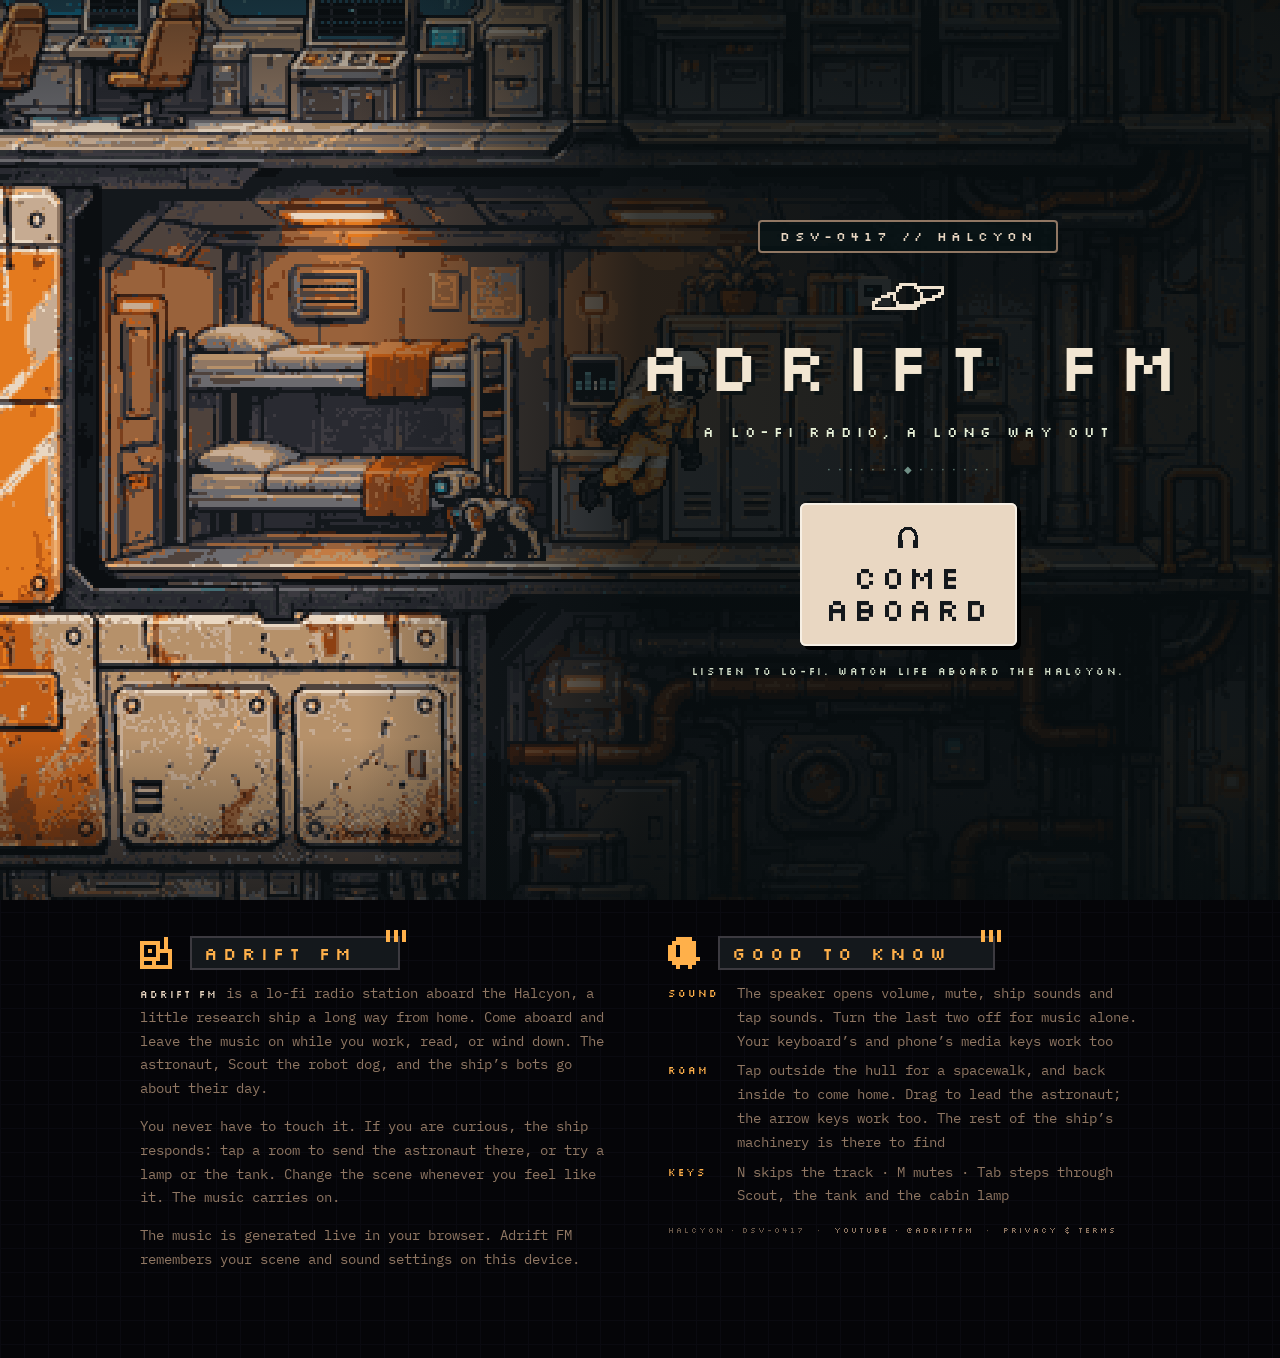
==== commit ac470b43: "90" ====
--- a/index.html
+++ b/index.html
@@ -4,14 +4,14 @@
 <meta charset="utf-8">
 <meta name="viewport" content="width=device-width,initial-scale=1,viewport-fit=cover">
 <title>Adrift FM — A lo-fi radio, a long way out</title>
-<meta name="description" content="A live lo-fi station aboard a little pixel spaceship. Listen, watch life aboard the Halcyon, and pet Scout the robot dog.">
+<meta name="description" content="A live lo-fi station aboard a little pixel spaceship. Leave it on while you work, read, or wind down, and watch life aboard the Halcyon.">
 <link rel="canonical" href="https://adriftfm.com/">
 <meta name="theme-color" content="#06060a">
 <meta property="og:title" content="Adrift FM — A lo-fi radio, a long way out">
 <meta property="og:site_name" content="Adrift FM"><meta property="og:type" content="website"><meta property="og:url" content="https://adriftfm.com/">
-<meta property="og:description" content="A live lo-fi station aboard a little pixel spaceship. Listen, watch life aboard the Halcyon, and pet Scout the robot dog.">
+<meta property="og:description" content="A live lo-fi station aboard a little pixel spaceship. Leave it on while you work, read, or wind down, and watch life aboard the Halcyon.">
 <meta property="og:image" content="https://adriftfm.com/og.png?v=4">
-<meta property="og:image:width" content="1200"><meta property="og:image:height" content="630"><meta name="twitter:card" content="summary_large_image"><meta name="twitter:title" content="Adrift FM — A lo-fi radio, a long way out"><meta name="twitter:description" content="A live lo-fi station aboard a little pixel spaceship. Listen, watch life aboard the Halcyon, and pet Scout the robot dog."><meta name="twitter:image" content="https://adriftfm.com/og.png?v=4"><meta name="application-name" content="Adrift FM"><meta name="apple-mobile-web-app-title" content="Adrift FM">
+<meta property="og:image:width" content="1200"><meta property="og:image:height" content="630"><meta name="twitter:card" content="summary_large_image"><meta name="twitter:title" content="Adrift FM — A lo-fi radio, a long way out"><meta name="twitter:description" content="A live lo-fi station aboard a little pixel spaceship. Leave it on while you work, read, or wind down, and watch life aboard the Halcyon."><meta name="twitter:image" content="https://adriftfm.com/og.png?v=4"><meta name="application-name" content="Adrift FM"><meta name="apple-mobile-web-app-title" content="Adrift FM">
 <link rel="icon" href="favicon.png?v=2" type="image/png">
 <link rel="apple-touch-icon" href="apple-touch-icon.png">
 <link rel="manifest" href="manifest.webmanifest">
@@ -174,7 +174,7 @@
  <div class="ab-col">
   <h2><i class="ic ic-radio" aria-hidden="true"></i><span>ADRIFT FM</span></h2>
   <p><b>Adrift FM</b> is a lo-fi radio station aboard the Halcyon, a little research ship a long way from home. Come aboard and leave the music on while you work, read, or wind down. The astronaut, Scout the robot dog, and the ship’s bots go about their day.</p>
-  <p>Tap a room to send the astronaut there. Pet Scout, check on the tank, or turn a light on. Change the scene whenever you feel like it. The music carries on.</p>
+  <p>You never have to touch it. If you are curious, the ship responds: tap a room to send the astronaut there, or try a lamp or the tank. Change the scene whenever you feel like it. The music carries on.</p>
   <p>The music is generated live in your browser. Adrift FM remembers your scene and sound settings on this device.</p>
  </div>
  <div class="ab-col">
@@ -208,7 +208,7 @@
 <script src="game/events.js?v=3"></script>
 <script src="game/story.js?v=17"></script>
 <script src="game/console.js?v=2"></script>
-<script src="game.js?v=80"></script>
+<script src="game.js?v=82"></script>
 <script src="game/pad.js?v=14"></script>
 <script src="game/toys.js?v=25"></script>
 <script src="game/clock.js?v=8"></script>
@@ -216,10 +216,10 @@
 <script src="game/joy.js?v=7"></script>
 <script src="game/town.js?v=9"></script>
 <script src="game/naut.js?v=16"></script>
-<script src="game/life.js?v=6"></script>
+<script src="game/life.js?v=7"></script>
 <script src="game/feel.js?v=2"></script>
-<script src="game/tap.js?v=1"></script>
-<script src="game/fm.js?v=1"></script>
+<script src="game/tap.js?v=2"></script>
+<script src="game/fm.js?v=2"></script>
 <script>if(/[?&]studio\b/.test(location.search))document.body.classList.add('studio');</script>
 <script>/* the boot screen (r27): the rest of the ship (the cutaway master and its overlays, then the crew) is fetched with its
    progress shown as an arcade loading bar, sixteen blocks, then the title. Falls back to plain script tags if fetch fails. */
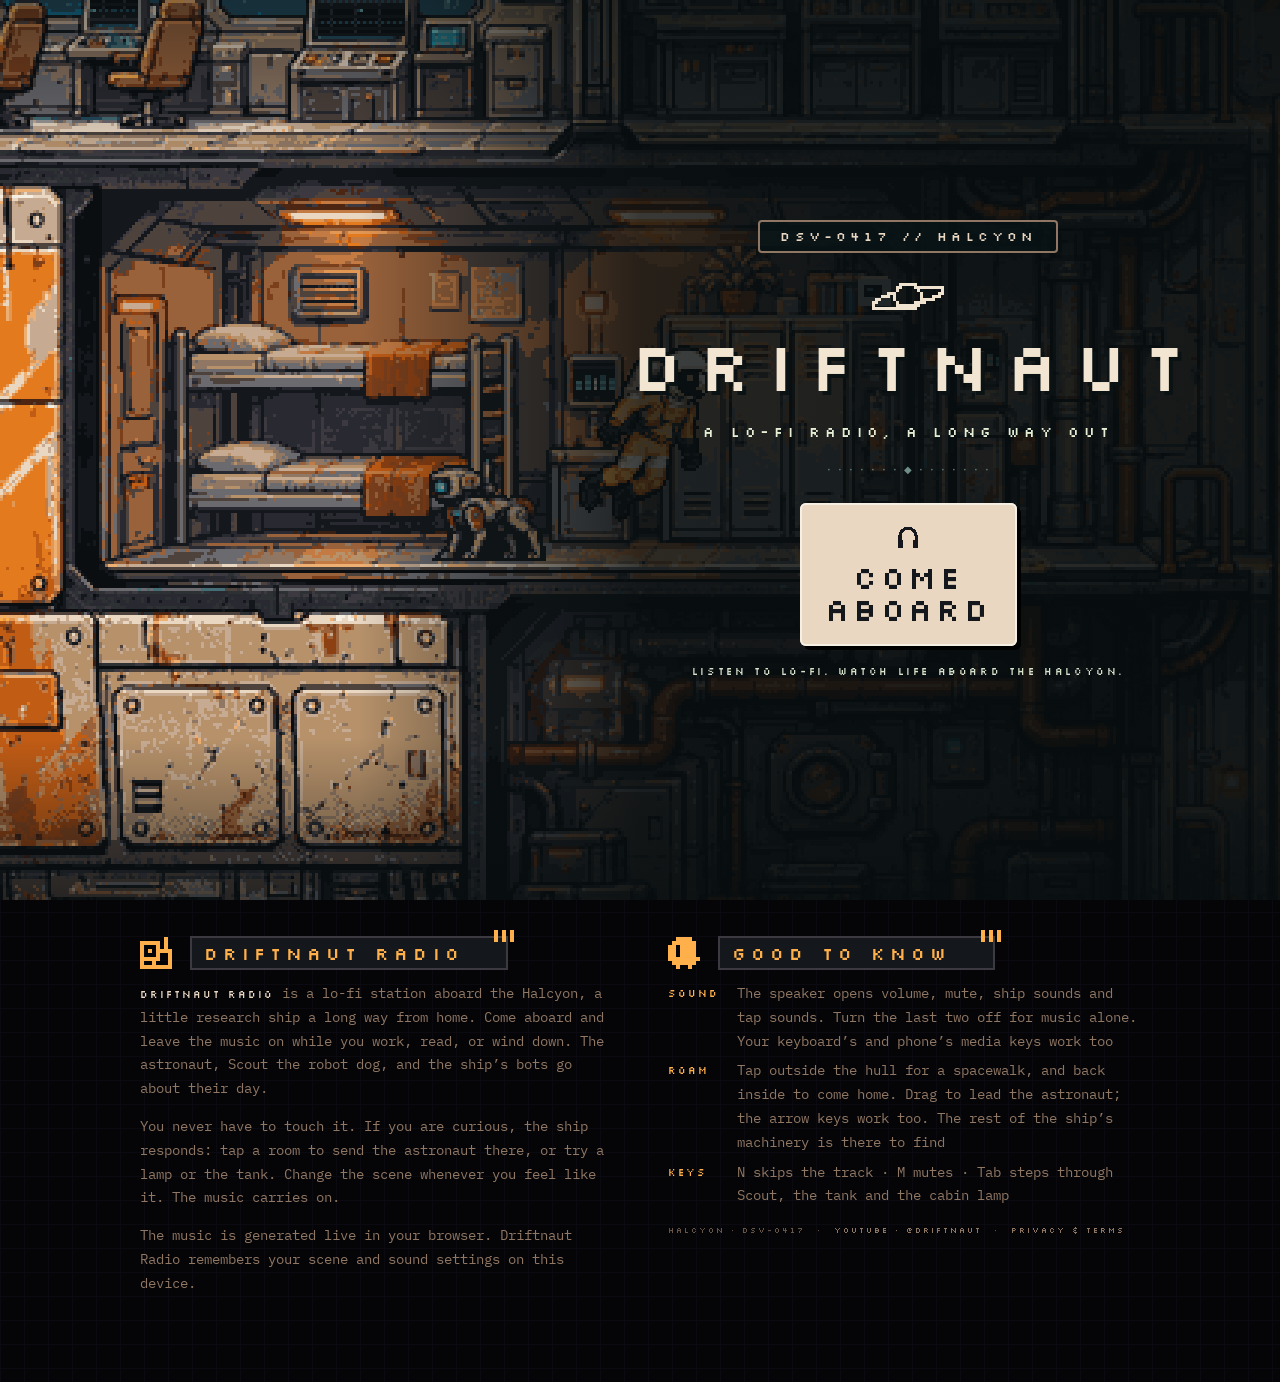
==== commit 62e59866: "91" ====
--- a/index.html
+++ b/index.html
@@ -3,15 +3,15 @@
 <head>
 <meta charset="utf-8">
 <meta name="viewport" content="width=device-width,initial-scale=1,viewport-fit=cover">
-<title>Adrift FM — A lo-fi radio, a long way out</title>
+<title>Driftnaut Radio — Lo-fi, a long way out</title>
 <meta name="description" content="A live lo-fi station aboard a little pixel spaceship. Leave it on while you work, read, or wind down, and watch life aboard the Halcyon.">
-<link rel="canonical" href="https://adriftfm.com/">
+<link rel="canonical" href="https://driftnaut.com/">
 <meta name="theme-color" content="#06060a">
-<meta property="og:title" content="Adrift FM — A lo-fi radio, a long way out">
-<meta property="og:site_name" content="Adrift FM"><meta property="og:type" content="website"><meta property="og:url" content="https://adriftfm.com/">
+<meta property="og:title" content="Driftnaut Radio — Lo-fi, a long way out">
+<meta property="og:site_name" content="Driftnaut Radio"><meta property="og:type" content="website"><meta property="og:url" content="https://driftnaut.com/">
 <meta property="og:description" content="A live lo-fi station aboard a little pixel spaceship. Leave it on while you work, read, or wind down, and watch life aboard the Halcyon.">
-<meta property="og:image" content="https://adriftfm.com/og.png?v=4">
-<meta property="og:image:width" content="1200"><meta property="og:image:height" content="630"><meta name="twitter:card" content="summary_large_image"><meta name="twitter:title" content="Adrift FM — A lo-fi radio, a long way out"><meta name="twitter:description" content="A live lo-fi station aboard a little pixel spaceship. Leave it on while you work, read, or wind down, and watch life aboard the Halcyon."><meta name="twitter:image" content="https://adriftfm.com/og.png?v=4"><meta name="application-name" content="Adrift FM"><meta name="apple-mobile-web-app-title" content="Adrift FM">
+<meta property="og:image" content="https://driftnaut.com/og.png?v=5">
+<meta property="og:image:width" content="1200"><meta property="og:image:height" content="630"><meta name="twitter:card" content="summary_large_image"><meta name="twitter:title" content="Driftnaut Radio — Lo-fi, a long way out"><meta name="twitter:description" content="A live lo-fi station aboard a little pixel spaceship. Leave it on while you work, read, or wind down, and watch life aboard the Halcyon."><meta name="twitter:image" content="https://driftnaut.com/og.png?v=5"><meta name="application-name" content="Driftnaut Radio"><meta name="apple-mobile-web-app-title" content="Driftnaut Radio">
 <link rel="icon" href="favicon.png?v=2" type="image/png">
 <link rel="apple-touch-icon" href="apple-touch-icon.png">
 <link rel="manifest" href="manifest.webmanifest">
@@ -21,7 +21,7 @@
 <link rel="stylesheet" href="game.css?v=60">
 </head>
 <body>
-<div class="boot" id="boot" role="status" aria-live="polite"><div class="bt-box"><canvas class="bt-sky" id="bootSky" width="320" height="200" aria-hidden="true"></canvas><p class="bt-top"><span>DSV-0417</span><span>HOS 4.1</span></p><div class="bt-art"><img id="bootArt" src="boot-helmet.png?v=3" alt="" width="64" height="64"><p class="bt-kick">DSV-0417 // HALCYON</p><svg class="bt-orb" viewBox="0 0 26 13" aria-hidden="true" shape-rendering="crispEdges" fill="currentColor"><rect x="10" y="2" width="1" height="1"/><rect x="11" y="2" width="1" height="1"/><rect x="12" y="2" width="1" height="1"/><rect x="13" y="2" width="1" height="1"/><rect x="14" y="2" width="1" height="1"/><rect x="15" y="2" width="1" height="1"/><rect x="9" y="3" width="1" height="1"/><rect x="10" y="3" width="1" height="1"/><rect x="15" y="3" width="1" height="1"/><rect x="16" y="3" width="1" height="1"/><rect x="17" y="3" width="1" height="1"/><rect x="18" y="3" width="1" height="1"/><rect x="19" y="3" width="1" height="1"/><rect x="20" y="3" width="1" height="1"/><rect x="21" y="3" width="1" height="1"/><rect x="22" y="3" width="1" height="1"/><rect x="23" y="3" width="1" height="1"/><rect x="24" y="3" width="1" height="1"/><rect x="9" y="4" width="1" height="1"/><rect x="16" y="4" width="1" height="1"/><rect x="24" y="4" width="1" height="1"/><rect x="6" y="5" width="1" height="1"/><rect x="7" y="5" width="1" height="1"/><rect x="8" y="5" width="1" height="1"/><rect x="17" y="5" width="1" height="1"/><rect x="23" y="5" width="1" height="1"/><rect x="24" y="5" width="1" height="1"/><rect x="4" y="6" width="1" height="1"/><rect x="5" y="6" width="1" height="1"/><rect x="6" y="6" width="1" height="1"/><rect x="8" y="6" width="1" height="1"/><rect x="17" y="6" width="1" height="1"/><rect x="21" y="6" width="1" height="1"/><rect x="22" y="6" width="1" height="1"/><rect x="23" y="6" width="1" height="1"/><rect x="2" y="7" width="1" height="1"/><rect x="3" y="7" width="1" height="1"/><rect x="8" y="7" width="1" height="1"/><rect x="17" y="7" width="1" height="1"/><rect x="18" y="7" width="1" height="1"/><rect x="19" y="7" width="1" height="1"/><rect x="20" y="7" width="1" height="1"/><rect x="21" y="7" width="1" height="1"/><rect x="1" y="8" width="1" height="1"/><rect x="2" y="8" width="1" height="1"/><rect x="9" y="8" width="1" height="1"/><rect x="15" y="8" width="1" height="1"/><rect x="16" y="8" width="1" height="1"/><rect x="17" y="8" width="1" height="1"/><rect x="18" y="8" width="1" height="1"/><rect x="1" y="9" width="1" height="1"/><rect x="9" y="9" width="1" height="1"/><rect x="10" y="9" width="1" height="1"/><rect x="11" y="9" width="1" height="1"/><rect x="12" y="9" width="1" height="1"/><rect x="13" y="9" width="1" height="1"/><rect x="14" y="9" width="1" height="1"/><rect x="15" y="9" width="1" height="1"/><rect x="16" y="9" width="1" height="1"/><rect x="1" y="10" width="1" height="1"/><rect x="2" y="10" width="1" height="1"/><rect x="3" y="10" width="1" height="1"/><rect x="4" y="10" width="1" height="1"/><rect x="5" y="10" width="1" height="1"/><rect x="6" y="10" width="1" height="1"/><rect x="7" y="10" width="1" height="1"/><rect x="8" y="10" width="1" height="1"/><rect x="9" y="10" width="1" height="1"/><rect x="10" y="10" width="1" height="1"/><rect x="11" y="10" width="1" height="1"/><rect x="12" y="10" width="1" height="1"/><rect x="13" y="10" width="1" height="1"/><rect x="14" y="10" width="1" height="1"/><rect x="15" y="10" width="1" height="1"/></svg><p class="bt-name">ADRIFT FM</p><p class="bt-tag">A LO-FI RADIO, A LONG WAY OUT</p><p class="bt-rule" aria-hidden="true">· · · · · · · ◆ · · · · · · ·</p><div class="bt-ship" role="img" aria-label="The research ship Halcyon, DSV-0417"></div></div><canvas class="bt-live" id="bootLive" aria-hidden="true"></canvas><div class="bt-mid"><p class="bt-load" id="bootLoad" hidden>LOADING<span class="bt-dots"></span></p><div class="bt-bar" id="bootFill" hidden><b></b><b></b><b></b><b></b><b></b><b></b><b></b><b></b><b></b><b></b><b></b><b></b><b></b><b></b><b></b><b></b></div><p class="bt-sub" id="bootSub" hidden>RECOVERING FEED</p><div class="bt-pick" id="bootStart"><button type="button" class="bt-card listen" data-b="listen"><svg viewBox="0 0 16 16" aria-hidden="true"><path d="M3 9V7a5 5 0 0 1 10 0v2" fill="none" stroke="currentColor" stroke-width="2"/><rect x="2" y="9" width="3" height="5" fill="currentColor"/><rect x="11" y="9" width="3" height="5" fill="currentColor"/></svg><b>COME ABOARD</b></button></div></div><p class="bt-foot" id="bootFoot"><span>LISTEN TO LO-FI. WATCH LIFE ABOARD THE HALCYON.</span></p></div></div>
+<div class="boot" id="boot" role="status" aria-live="polite"><div class="bt-box"><canvas class="bt-sky" id="bootSky" width="320" height="200" aria-hidden="true"></canvas><p class="bt-top"><span>DSV-0417</span><span>HOS 4.1</span></p><div class="bt-art"><img id="bootArt" src="boot-helmet.png?v=3" alt="" width="64" height="64"><p class="bt-kick">DSV-0417 // HALCYON</p><svg class="bt-orb" viewBox="0 0 26 13" aria-hidden="true" shape-rendering="crispEdges" fill="currentColor"><rect x="10" y="2" width="1" height="1"/><rect x="11" y="2" width="1" height="1"/><rect x="12" y="2" width="1" height="1"/><rect x="13" y="2" width="1" height="1"/><rect x="14" y="2" width="1" height="1"/><rect x="15" y="2" width="1" height="1"/><rect x="9" y="3" width="1" height="1"/><rect x="10" y="3" width="1" height="1"/><rect x="15" y="3" width="1" height="1"/><rect x="16" y="3" width="1" height="1"/><rect x="17" y="3" width="1" height="1"/><rect x="18" y="3" width="1" height="1"/><rect x="19" y="3" width="1" height="1"/><rect x="20" y="3" width="1" height="1"/><rect x="21" y="3" width="1" height="1"/><rect x="22" y="3" width="1" height="1"/><rect x="23" y="3" width="1" height="1"/><rect x="24" y="3" width="1" height="1"/><rect x="9" y="4" width="1" height="1"/><rect x="16" y="4" width="1" height="1"/><rect x="24" y="4" width="1" height="1"/><rect x="6" y="5" width="1" height="1"/><rect x="7" y="5" width="1" height="1"/><rect x="8" y="5" width="1" height="1"/><rect x="17" y="5" width="1" height="1"/><rect x="23" y="5" width="1" height="1"/><rect x="24" y="5" width="1" height="1"/><rect x="4" y="6" width="1" height="1"/><rect x="5" y="6" width="1" height="1"/><rect x="6" y="6" width="1" height="1"/><rect x="8" y="6" width="1" height="1"/><rect x="17" y="6" width="1" height="1"/><rect x="21" y="6" width="1" height="1"/><rect x="22" y="6" width="1" height="1"/><rect x="23" y="6" width="1" height="1"/><rect x="2" y="7" width="1" height="1"/><rect x="3" y="7" width="1" height="1"/><rect x="8" y="7" width="1" height="1"/><rect x="17" y="7" width="1" height="1"/><rect x="18" y="7" width="1" height="1"/><rect x="19" y="7" width="1" height="1"/><rect x="20" y="7" width="1" height="1"/><rect x="21" y="7" width="1" height="1"/><rect x="1" y="8" width="1" height="1"/><rect x="2" y="8" width="1" height="1"/><rect x="9" y="8" width="1" height="1"/><rect x="15" y="8" width="1" height="1"/><rect x="16" y="8" width="1" height="1"/><rect x="17" y="8" width="1" height="1"/><rect x="18" y="8" width="1" height="1"/><rect x="1" y="9" width="1" height="1"/><rect x="9" y="9" width="1" height="1"/><rect x="10" y="9" width="1" height="1"/><rect x="11" y="9" width="1" height="1"/><rect x="12" y="9" width="1" height="1"/><rect x="13" y="9" width="1" height="1"/><rect x="14" y="9" width="1" height="1"/><rect x="15" y="9" width="1" height="1"/><rect x="16" y="9" width="1" height="1"/><rect x="1" y="10" width="1" height="1"/><rect x="2" y="10" width="1" height="1"/><rect x="3" y="10" width="1" height="1"/><rect x="4" y="10" width="1" height="1"/><rect x="5" y="10" width="1" height="1"/><rect x="6" y="10" width="1" height="1"/><rect x="7" y="10" width="1" height="1"/><rect x="8" y="10" width="1" height="1"/><rect x="9" y="10" width="1" height="1"/><rect x="10" y="10" width="1" height="1"/><rect x="11" y="10" width="1" height="1"/><rect x="12" y="10" width="1" height="1"/><rect x="13" y="10" width="1" height="1"/><rect x="14" y="10" width="1" height="1"/><rect x="15" y="10" width="1" height="1"/></svg><p class="bt-name">DRIFTNAUT</p><p class="bt-tag">A LO-FI RADIO, A LONG WAY OUT</p><p class="bt-rule" aria-hidden="true">· · · · · · · ◆ · · · · · · ·</p><div class="bt-ship" role="img" aria-label="The research ship Halcyon, DSV-0417"></div></div><canvas class="bt-live" id="bootLive" aria-hidden="true"></canvas><div class="bt-mid"><p class="bt-load" id="bootLoad" hidden>LOADING<span class="bt-dots"></span></p><div class="bt-bar" id="bootFill" hidden><b></b><b></b><b></b><b></b><b></b><b></b><b></b><b></b><b></b><b></b><b></b><b></b><b></b><b></b><b></b><b></b></div><p class="bt-sub" id="bootSub" hidden>RECOVERING FEED</p><div class="bt-pick" id="bootStart"><button type="button" class="bt-card listen" data-b="listen"><svg viewBox="0 0 16 16" aria-hidden="true"><path d="M3 9V7a5 5 0 0 1 10 0v2" fill="none" stroke="currentColor" stroke-width="2"/><rect x="2" y="9" width="3" height="5" fill="currentColor"/><rect x="11" y="9" width="3" height="5" fill="currentColor"/></svg><b>COME ABOARD</b></button></div></div><p class="bt-foot" id="bootFoot"><span>LISTEN TO LO-FI. WATCH LIFE ABOARD THE HALCYON.</span></p></div></div>
 <script>/* r50: a tap before the ship has finished loading is remembered, then carried out */(function(){const B=document.getElementById('boot');if(!B)return;const f=e=>{const b=e.target.closest&&e.target.closest('[data-b]');if(window.__bootLive)return;window.__bootQ=b?b.dataset.b:'listen';const p=document.getElementById('bootStart');if(p)p.classList.add('wait');};B.addEventListener('click',f);addEventListener('keydown',e=>{if(!window.__bootLive&&!e.metaKey&&!e.ctrlKey&&!e.altKey&&e.code!=='Tab'){window.__bootQ='listen';}});})();</script>
 <div class="g" id="g">
  <div class="unit" id="unit">
@@ -40,7 +40,7 @@
   <button type="button" class="bcgo" id="bcGo" hidden>CLICK TO BEGIN THE BROADCAST</button>
   <div class="cards" id="cards" hidden></div>
   <section class="title" id="title">
-    <h1 class="t-name">ADRIFT <span>FM</span></h1>
+    <h1 class="t-name">DRIFTNAUT <span>RADIO</span></h1>
     <nav class="menu" id="tMenu" aria-label="Main menu">
       <button type="button" data-m="watch">LISTEN</button>
       <button type="button" data-m="play" hidden>GAME</button>
@@ -96,7 +96,7 @@
     <div class="wui-tools"><button type="button" data-w="focus25" id="wFocus25">FOCUS · 25 MIN</button><button type="button" data-w="float2" id="wFloat2" title="A small ship window that stays on top of your other windows">FLOAT</button></div><div class="wui-top"><span class="wui-name" id="wName">NIGHT WATCH // DSV HALCYON</span><span class="wui-time"><b id="wTime"></b><span class="wt-track" id="wTrack"></span></span></div>
     <div class="wui-bar">
       <div class="wui-more" id="wMore" hidden><button type="button" data-w="int" id="wInt">INTENSITY<em> · FOCUS</em></button><button type="button" data-w="brown" id="wbrown">BROWN NOISE<em> · LOW</em></button><button type="button" data-w="pink" id="wpink">PINK NOISE<em> · LOW</em></button><button type="button" data-w="fade" id="wFade">FADE OUT<em> · OFF</em></button><button type="button" data-w="focus" id="wFocusBtn">FOCUS · OFF</button><input type="text" id="wObj" maxlength="40" hidden aria-hidden="true"><button type="button" data-w="full">FULL<em>SCREEN</em></button><button type="button" data-w="float" id="wFloat">FLOAT</button><button type="button" data-w="rec" id="wRec">REC<em> · LONG TAKE</em></button><button type="button" data-w="menu">MENU</button></div>
-      <div class="wui-btns main"><button type="button" data-w="mood" id="wMood" class="m-listen">SCENE<em> · QUIET DRIFT</em></button><button type="button" data-w="listen" id="wListen" class="m-play on">◂ LISTEN</button><button type="button" data-w="next" id="wNext" title="Next track (N)">SKIP</button><button type="button" data-w="sound" id="wSound"><s>SOUND<u> · </u></s>MUSIC + SHIP</button><span class="wui-gap" aria-hidden="true"></span><button type="button" data-w="float2" id="wMini" class="aux" title="A small ship window that stays on top of your other windows">MINI</button><button type="button" data-w="full" id="wFull" class="aux" title="Full screen">FULL</button><button type="button" data-w="about" id="wAbout" class="aux" title="About Adrift FM" aria-label="About Adrift FM">?</button><button type="button" data-w="k9" id="wK9" class="m-play">CALL SCOUT</button><button type="button" data-w="play" id="wPlay" class="m-listen on">GAME ▸</button><button type="button" data-w="tape" id="wTape" class="adv">TAPE<em> · SPACE WAVE</em></button><button type="button" data-w="aud" id="wAud" class="m-listen adv">AUDIO ONLY</button><button type="button" data-w="more" id="wMoreBtn" class="adv" aria-expanded="false" aria-label="More">⋯</button><button type="button" id="wControl" hidden></button><button type="button" id="wSleep" hidden></button><button type="button" id="wTape2" hidden></button><button type="button" id="wLight" hidden></button><button type="button" id="wAmb" hidden></button></div>
+      <div class="wui-btns main"><button type="button" data-w="mood" id="wMood" class="m-listen">SCENE<em> · QUIET DRIFT</em></button><button type="button" data-w="listen" id="wListen" class="m-play on">◂ LISTEN</button><button type="button" data-w="next" id="wNext" title="Next track (N)">SKIP</button><button type="button" data-w="sound" id="wSound"><s>SOUND<u> · </u></s>MUSIC + SHIP</button><span class="wui-gap" aria-hidden="true"></span><button type="button" data-w="float2" id="wMini" class="aux" title="A small ship window that stays on top of your other windows">MINI</button><button type="button" data-w="full" id="wFull" class="aux" title="Full screen">FULL</button><button type="button" data-w="about" id="wAbout" class="aux" title="About Driftnaut Radio" aria-label="About Driftnaut Radio">?</button><button type="button" data-w="k9" id="wK9" class="m-play">CALL SCOUT</button><button type="button" data-w="play" id="wPlay" class="m-listen on">GAME ▸</button><button type="button" data-w="tape" id="wTape" class="adv">TAPE<em> · SPACE WAVE</em></button><button type="button" data-w="aud" id="wAud" class="m-listen adv">AUDIO ONLY</button><button type="button" data-w="more" id="wMoreBtn" class="adv" aria-expanded="false" aria-label="More">⋯</button><button type="button" id="wControl" hidden></button><button type="button" id="wSleep" hidden></button><button type="button" id="wTape2" hidden></button><button type="button" id="wLight" hidden></button><button type="button" id="wAmb" hidden></button></div>
   </section>
   <div class="dim" id="dim" hidden></div>
   <div class="aonly" id="aonly" hidden><span>AUDIO ONLY · TAP TO RETURN</span></div>
@@ -170,12 +170,12 @@
   </footer>
  </div>
 </div>
-<section class="ab" id="about" aria-label="About Adrift FM"><button type="button" class="ab-x" id="abX" aria-label="Close">CLOSE</button>
+<section class="ab" id="about" aria-label="About Driftnaut Radio"><button type="button" class="ab-x" id="abX" aria-label="Close">CLOSE</button>
  <div class="ab-col">
-  <h2><i class="ic ic-radio" aria-hidden="true"></i><span>ADRIFT FM</span></h2>
-  <p><b>Adrift FM</b> is a lo-fi radio station aboard the Halcyon, a little research ship a long way from home. Come aboard and leave the music on while you work, read, or wind down. The astronaut, Scout the robot dog, and the ship’s bots go about their day.</p>
+  <h2><i class="ic ic-radio" aria-hidden="true"></i><span>DRIFTNAUT RADIO</span></h2>
+  <p><b>Driftnaut Radio</b> is a lo-fi station aboard the Halcyon, a little research ship a long way from home. Come aboard and leave the music on while you work, read, or wind down. The astronaut, Scout the robot dog, and the ship’s bots go about their day.</p>
   <p>You never have to touch it. If you are curious, the ship responds: tap a room to send the astronaut there, or try a lamp or the tank. Change the scene whenever you feel like it. The music carries on.</p>
-  <p>The music is generated live in your browser. Adrift FM remembers your scene and sound settings on this device.</p>
+  <p>The music is generated live in your browser. Driftnaut Radio remembers your scene and sound settings on this device.</p>
  </div>
  <div class="ab-col">
   <h2><i class="ic ic-helmet" aria-hidden="true"></i><span>GOOD TO KNOW</span></h2>
@@ -184,7 +184,7 @@
    <dt>ROAM</dt><dd>Tap outside the hull for a spacewalk, and back inside to come home. Drag to lead the astronaut; the arrow keys work too. The rest of the ship’s machinery is there to find</dd>
    <dt>KEYS</dt><dd>N skips the track · M mutes · Tab steps through Scout, the tank and the cabin lamp</dd>
   </dl>
-  <p class="ab-foot">HALCYON · DSV-0417 &nbsp;·&nbsp; <a href="https://www.youtube.com/@adriftfm" target="_blank" rel="noopener">YOUTUBE · @ADRIFTFM</a> &nbsp;·&nbsp; <a href="privacy.html">PRIVACY &amp; TERMS</a></p>
+  <p class="ab-foot">HALCYON · DSV-0417 &nbsp;·&nbsp; <a href="https://www.youtube.com/@driftnaut" target="_blank" rel="noopener">YOUTUBE · @DRIFTNAUT</a> &nbsp;·&nbsp; <a href="privacy.html">PRIVACY &amp; TERMS</a></p>
  </div>
 </section>
 <script src="mix.js?v=17"></script>
@@ -196,7 +196,7 @@
 <script src="cut.js?v=68"></script>
 <script src="episode.js?v=3"></script>
 <script src="story/halcyon.js?v=13"></script>
-<script src="watch.js?v=21"></script>
+<script src="watch.js?v=22"></script>
 <script src="amb.js?v=6"></script>
 <script src="audio/sfx.js?v=6"></script>
 <script src="lc.js?v=16"></script>
@@ -208,9 +208,9 @@
 <script src="game/events.js?v=3"></script>
 <script src="game/story.js?v=17"></script>
 <script src="game/console.js?v=2"></script>
-<script src="game.js?v=82"></script>
+<script src="game.js?v=83"></script>
 <script src="game/pad.js?v=14"></script>
-<script src="game/toys.js?v=25"></script>
+<script src="game/toys.js?v=26"></script>
 <script src="game/clock.js?v=8"></script>
 <script src="game/k9nav.js?v=1"></script>
 <script src="game/joy.js?v=7"></script>
@@ -219,7 +219,7 @@
 <script src="game/life.js?v=7"></script>
 <script src="game/feel.js?v=2"></script>
 <script src="game/tap.js?v=2"></script>
-<script src="game/fm.js?v=2"></script>
+<script src="game/fm.js?v=3"></script>
 <script>if(/[?&]studio\b/.test(location.search))document.body.classList.add('studio');</script>
 <script>/* the boot screen (r27): the rest of the ship (the cutaway master and its overlays, then the crew) is fetched with its
    progress shown as an arcade loading bar, sixteen blocks, then the title. Falls back to plain script tags if fetch fails. */
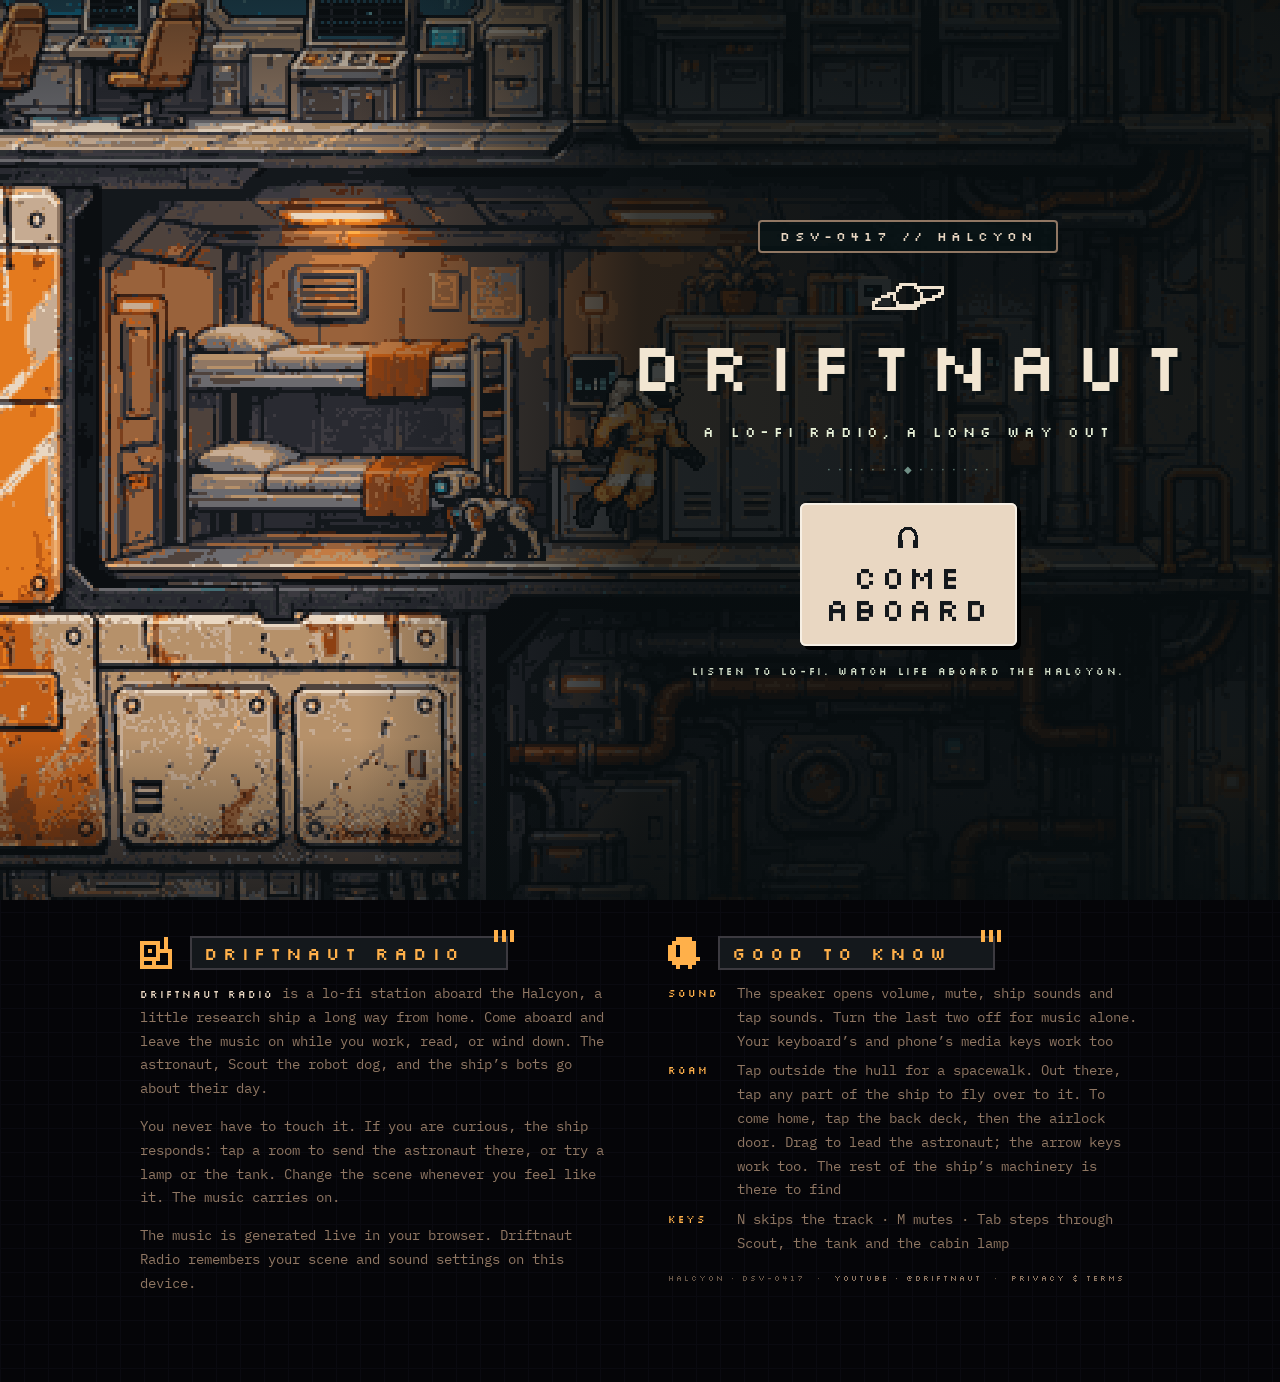
==== commit 41842b0a: "93" ====
--- a/index.html
+++ b/index.html
@@ -181,7 +181,7 @@
   <h2><i class="ic ic-helmet" aria-hidden="true"></i><span>GOOD TO KNOW</span></h2>
   <dl class="ab-keys">
    <dt>SOUND</dt><dd>The speaker opens volume, mute, ship sounds and tap sounds. Turn the last two off for music alone. Your keyboard’s and phone’s media keys work too</dd>
-   <dt>ROAM</dt><dd>Tap outside the hull for a spacewalk, and back inside to come home. Drag to lead the astronaut; the arrow keys work too. The rest of the ship’s machinery is there to find</dd>
+   <dt>ROAM</dt><dd>Tap outside the hull for a spacewalk. Out there, tap any part of the ship to fly over to it. To come home, tap the back deck, then the airlock door. Drag to lead the astronaut; the arrow keys work too. The rest of the ship’s machinery is there to find</dd>
    <dt>KEYS</dt><dd>N skips the track · M mutes · Tab steps through Scout, the tank and the cabin lamp</dd>
   </dl>
   <p class="ab-foot">HALCYON · DSV-0417 &nbsp;·&nbsp; <a href="https://www.youtube.com/@driftnaut" target="_blank" rel="noopener">YOUTUBE · @DRIFTNAUT</a> &nbsp;·&nbsp; <a href="privacy.html">PRIVACY &amp; TERMS</a></p>
@@ -193,7 +193,12 @@
 <script src="deep.js?v=16"></script>
 <script src="assets-core.js?v=27"></script>
 <script src="pix.js?v=11"></script>
-<script src="cut.js?v=68"></script>
+<script>/* r93 · EASY ON A PHONE. On a touch device the picture is drawn 30 times a second instead of 60: pixel art at this size looks the same, and the
+   phone does half the work, so it runs cooler and the battery lasts. Every animation loop on the page goes through this (a broadcast link is left alone) */
+(()=>{try{if(!(window.matchMedia&&matchMedia('(pointer: coarse)').matches)||/[?&]broadcast=1/.test(location.search))return;const raf=window.requestAnimationFrame.bind(window);let q=new Map(),id=0,last=0,on=false;
+  function pump(t){if(t-last<30){raf(pump);return;}last=t;const run=q;q=new Map();on=false;for(const f of run.values()){try{f(t);}catch(e){setTimeout(()=>{throw e;});}}if(q.size&&!on){on=true;raf(pump);}}
+  window.requestAnimationFrame=f=>{const k=++id;q.set(k,f);if(!on){on=true;raf(pump);}return k;};window.cancelAnimationFrame=k=>{q.delete(k);};window.__raf30=true;}catch(e){}})();</script>
+<script src="cut.js?v=69"></script>
 <script src="episode.js?v=3"></script>
 <script src="story/halcyon.js?v=13"></script>
 <script src="watch.js?v=22"></script>
@@ -213,12 +218,12 @@
 <script src="game/toys.js?v=26"></script>
 <script src="game/clock.js?v=8"></script>
 <script src="game/k9nav.js?v=1"></script>
-<script src="game/joy.js?v=7"></script>
+<script src="game/joy.js?v=8"></script>
 <script src="game/town.js?v=9"></script>
-<script src="game/naut.js?v=16"></script>
+<script src="game/naut.js?v=18"></script>
 <script src="game/life.js?v=7"></script>
 <script src="game/feel.js?v=2"></script>
-<script src="game/tap.js?v=2"></script>
+<script src="game/tap.js?v=3"></script>
 <script src="game/fm.js?v=3"></script>
 <script>if(/[?&]studio\b/.test(location.search))document.body.classList.add('studio');</script>
 <script>/* the boot screen (r27): the rest of the ship (the cutaway master and its overlays, then the crew) is fetched with its
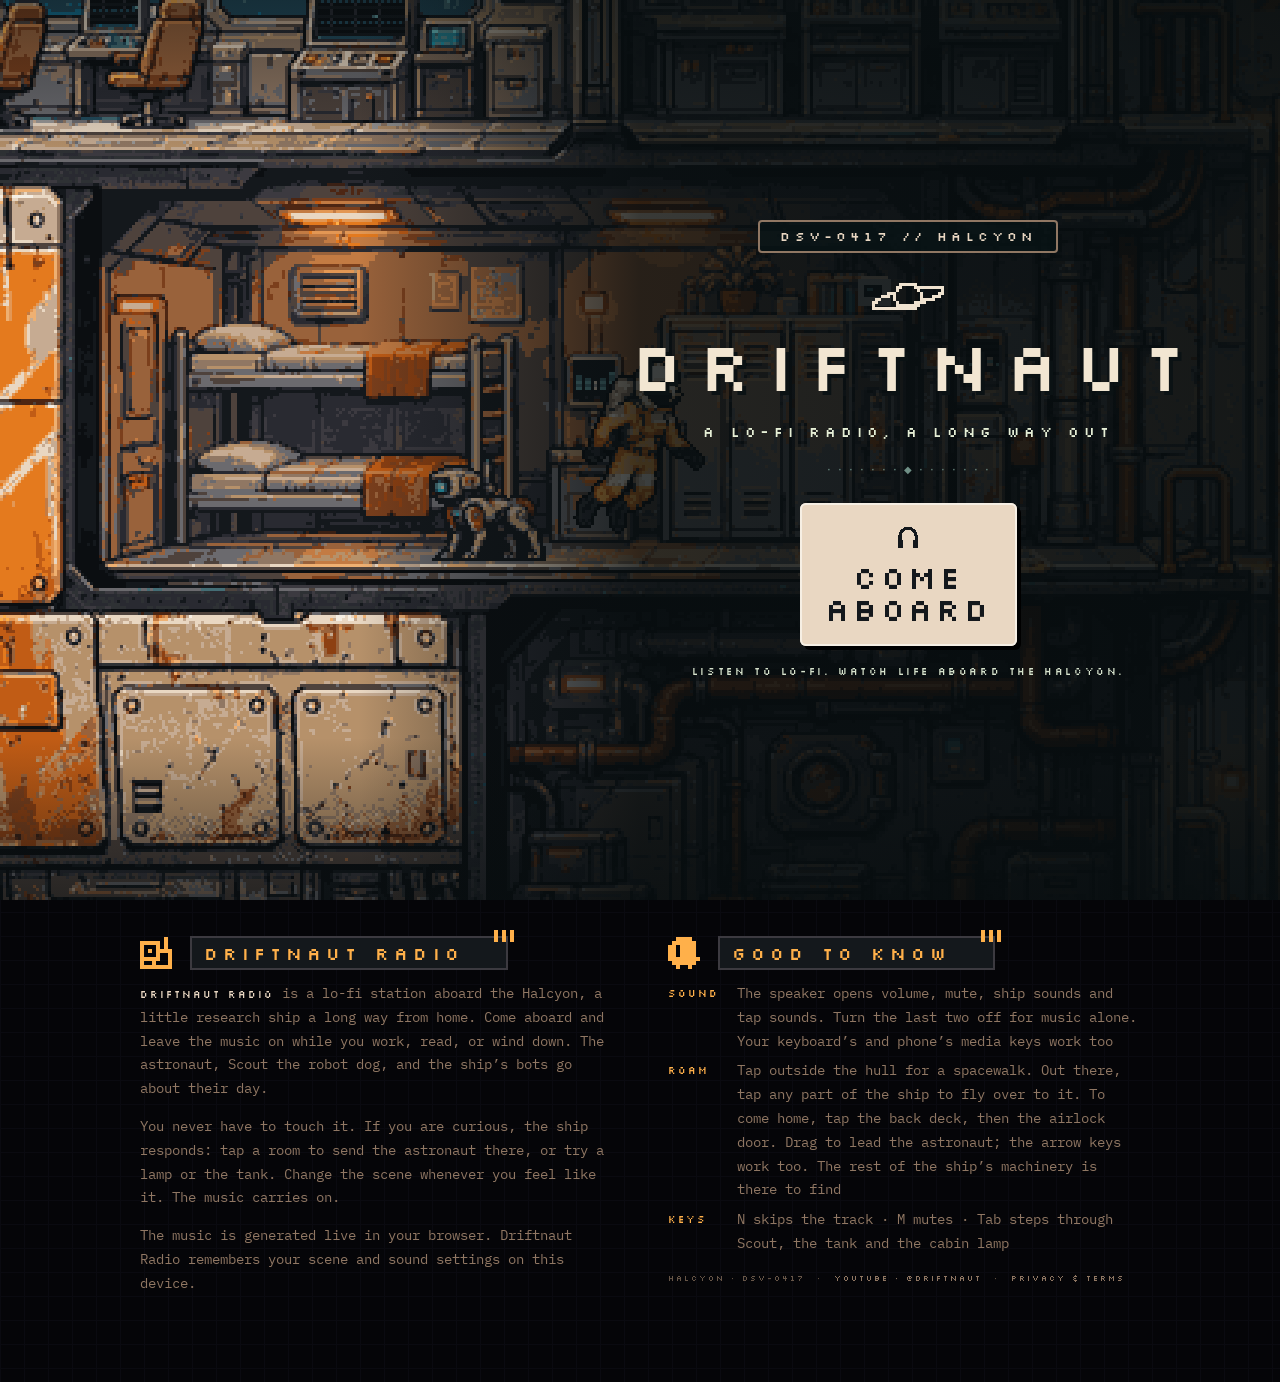
==== commit ef1c4f03: "94" ====
--- a/index.html
+++ b/index.html
@@ -213,7 +213,7 @@
 <script src="game/events.js?v=3"></script>
 <script src="game/story.js?v=17"></script>
 <script src="game/console.js?v=2"></script>
-<script src="game.js?v=83"></script>
+<script src="game.js?v=84"></script>
 <script src="game/pad.js?v=14"></script>
 <script src="game/toys.js?v=26"></script>
 <script src="game/clock.js?v=8"></script>
